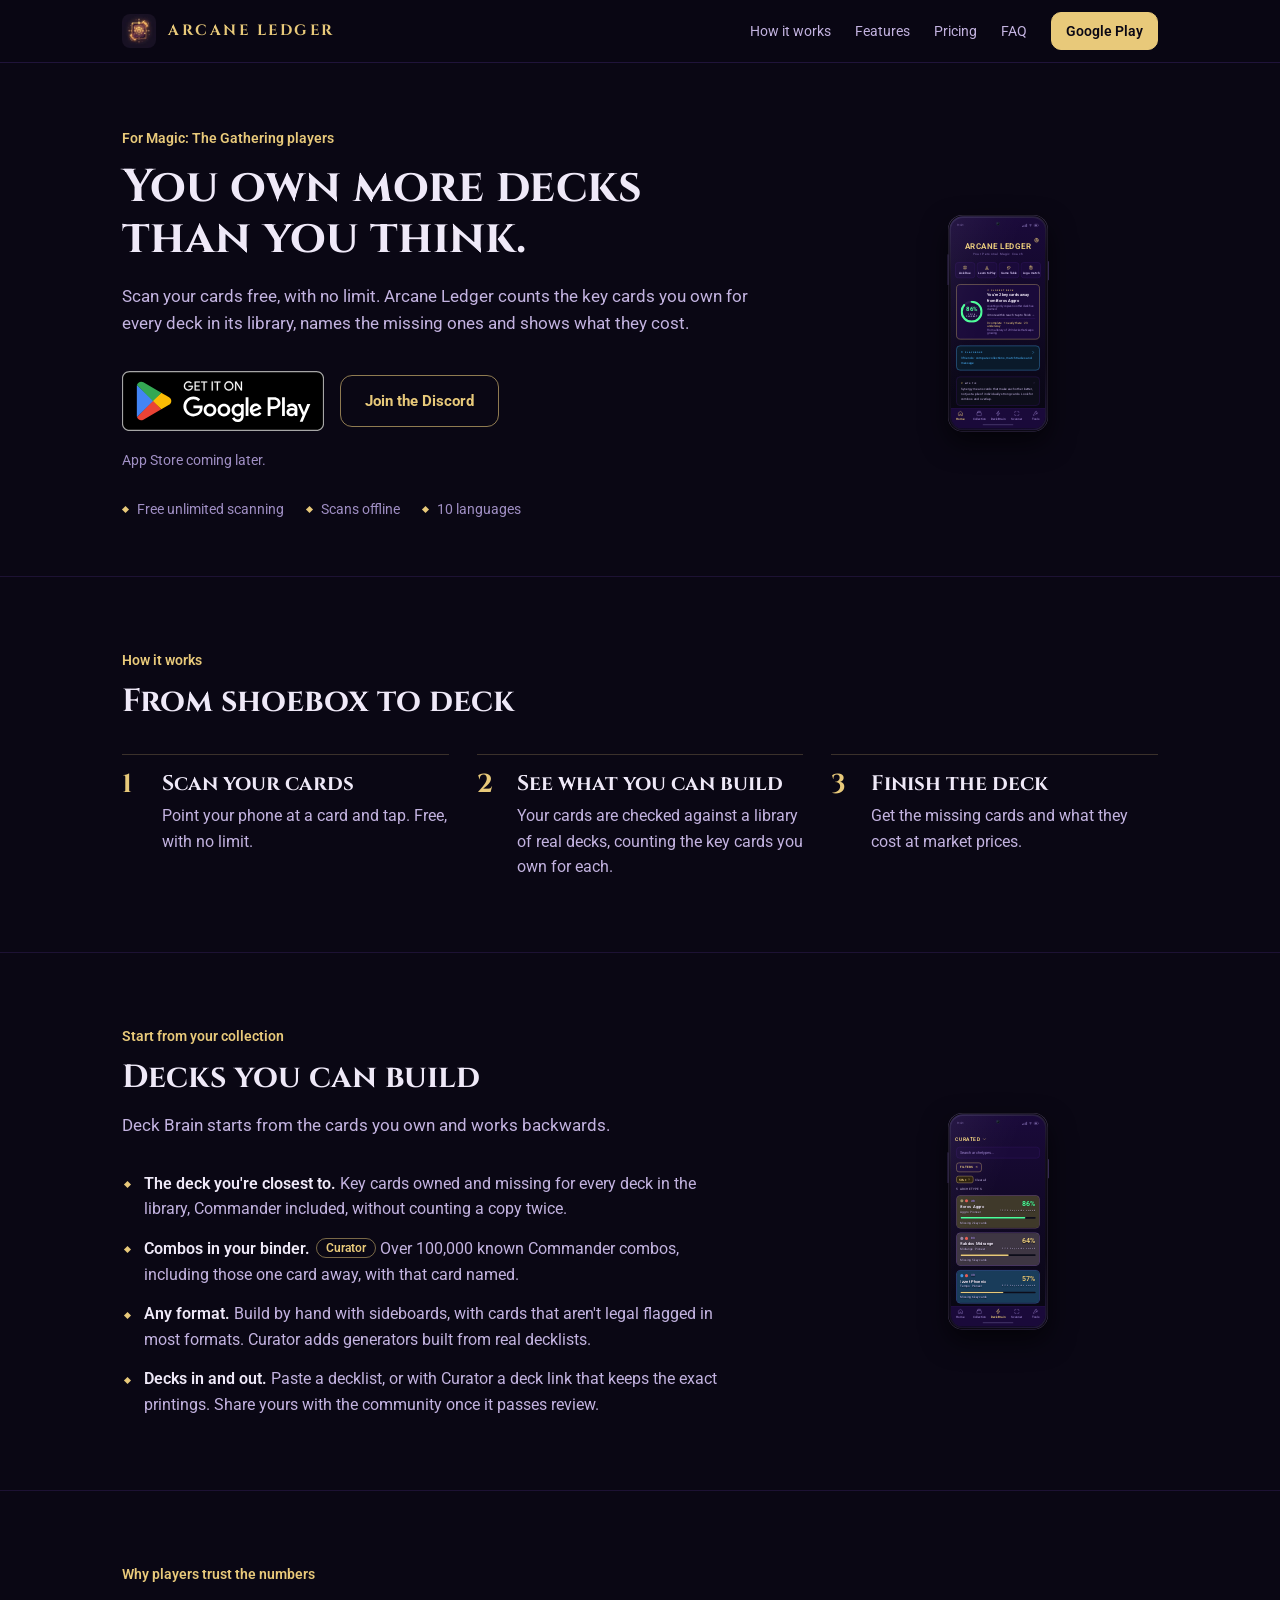
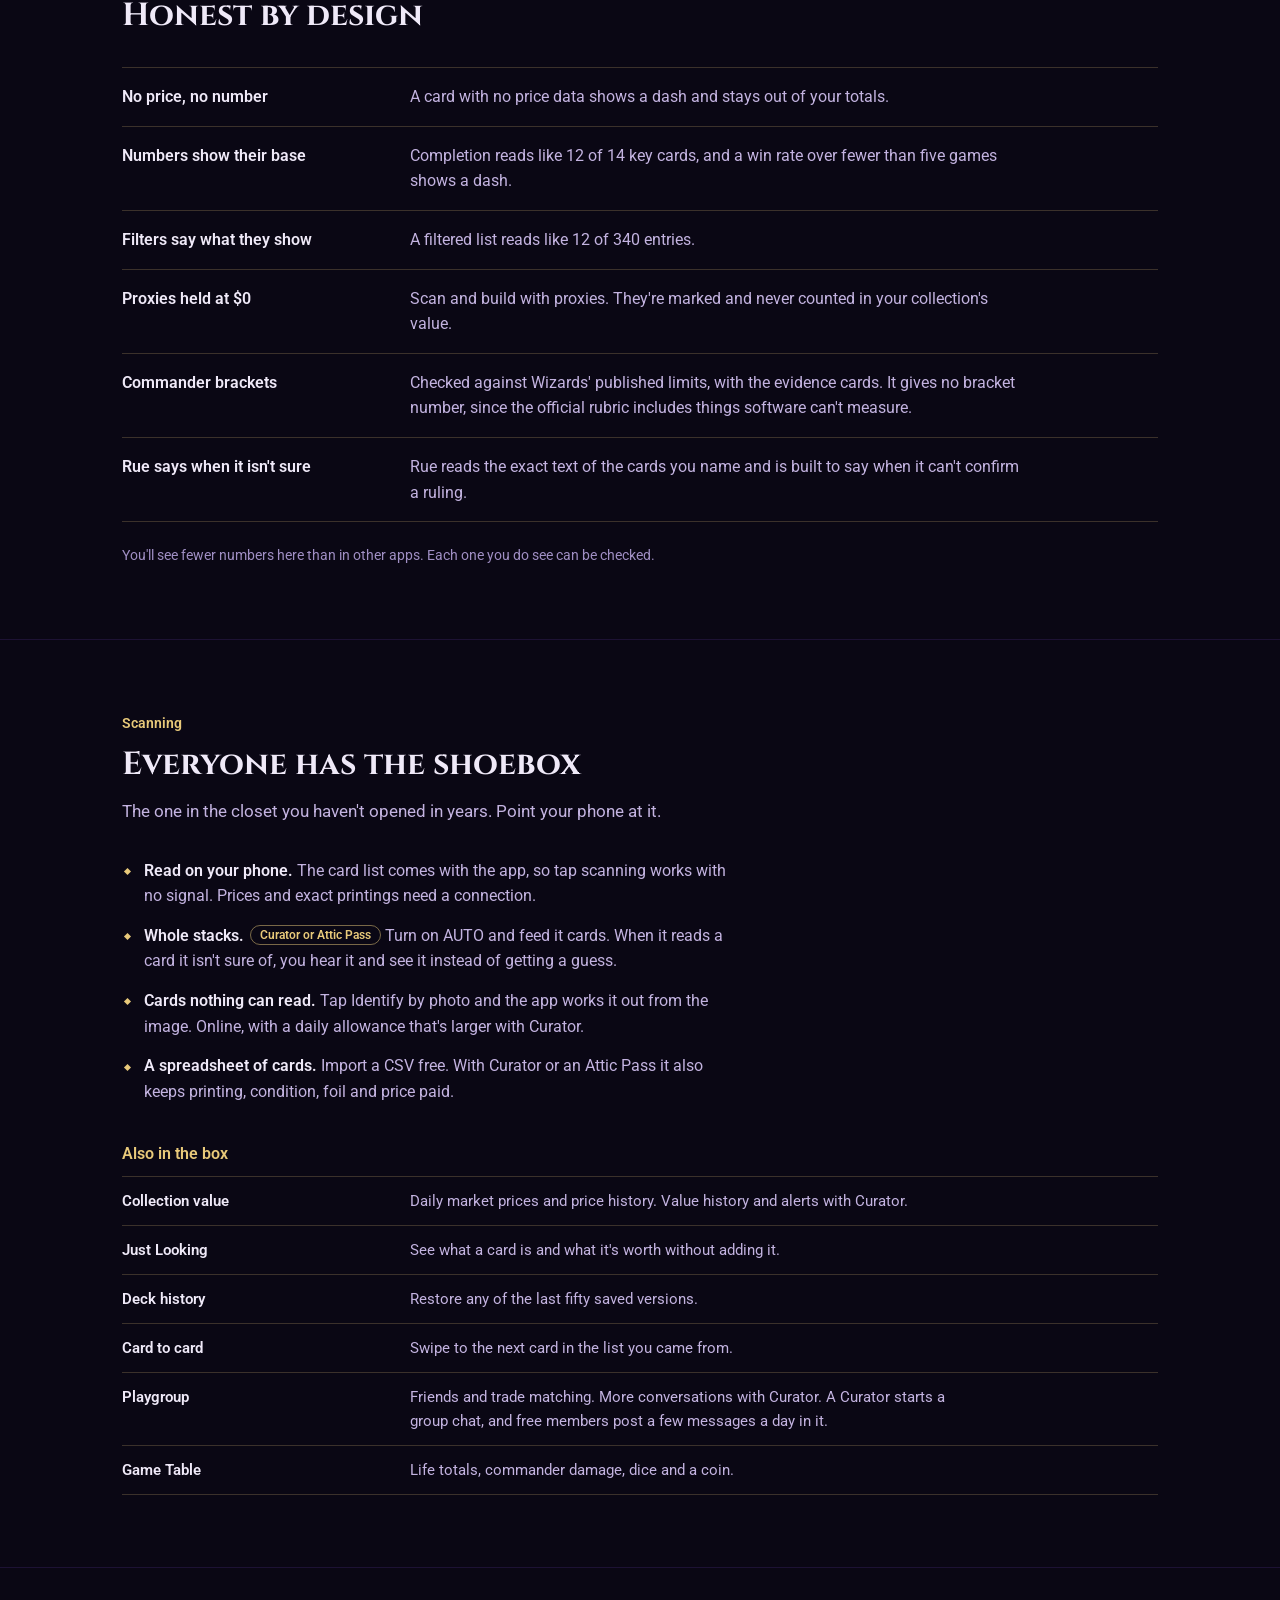
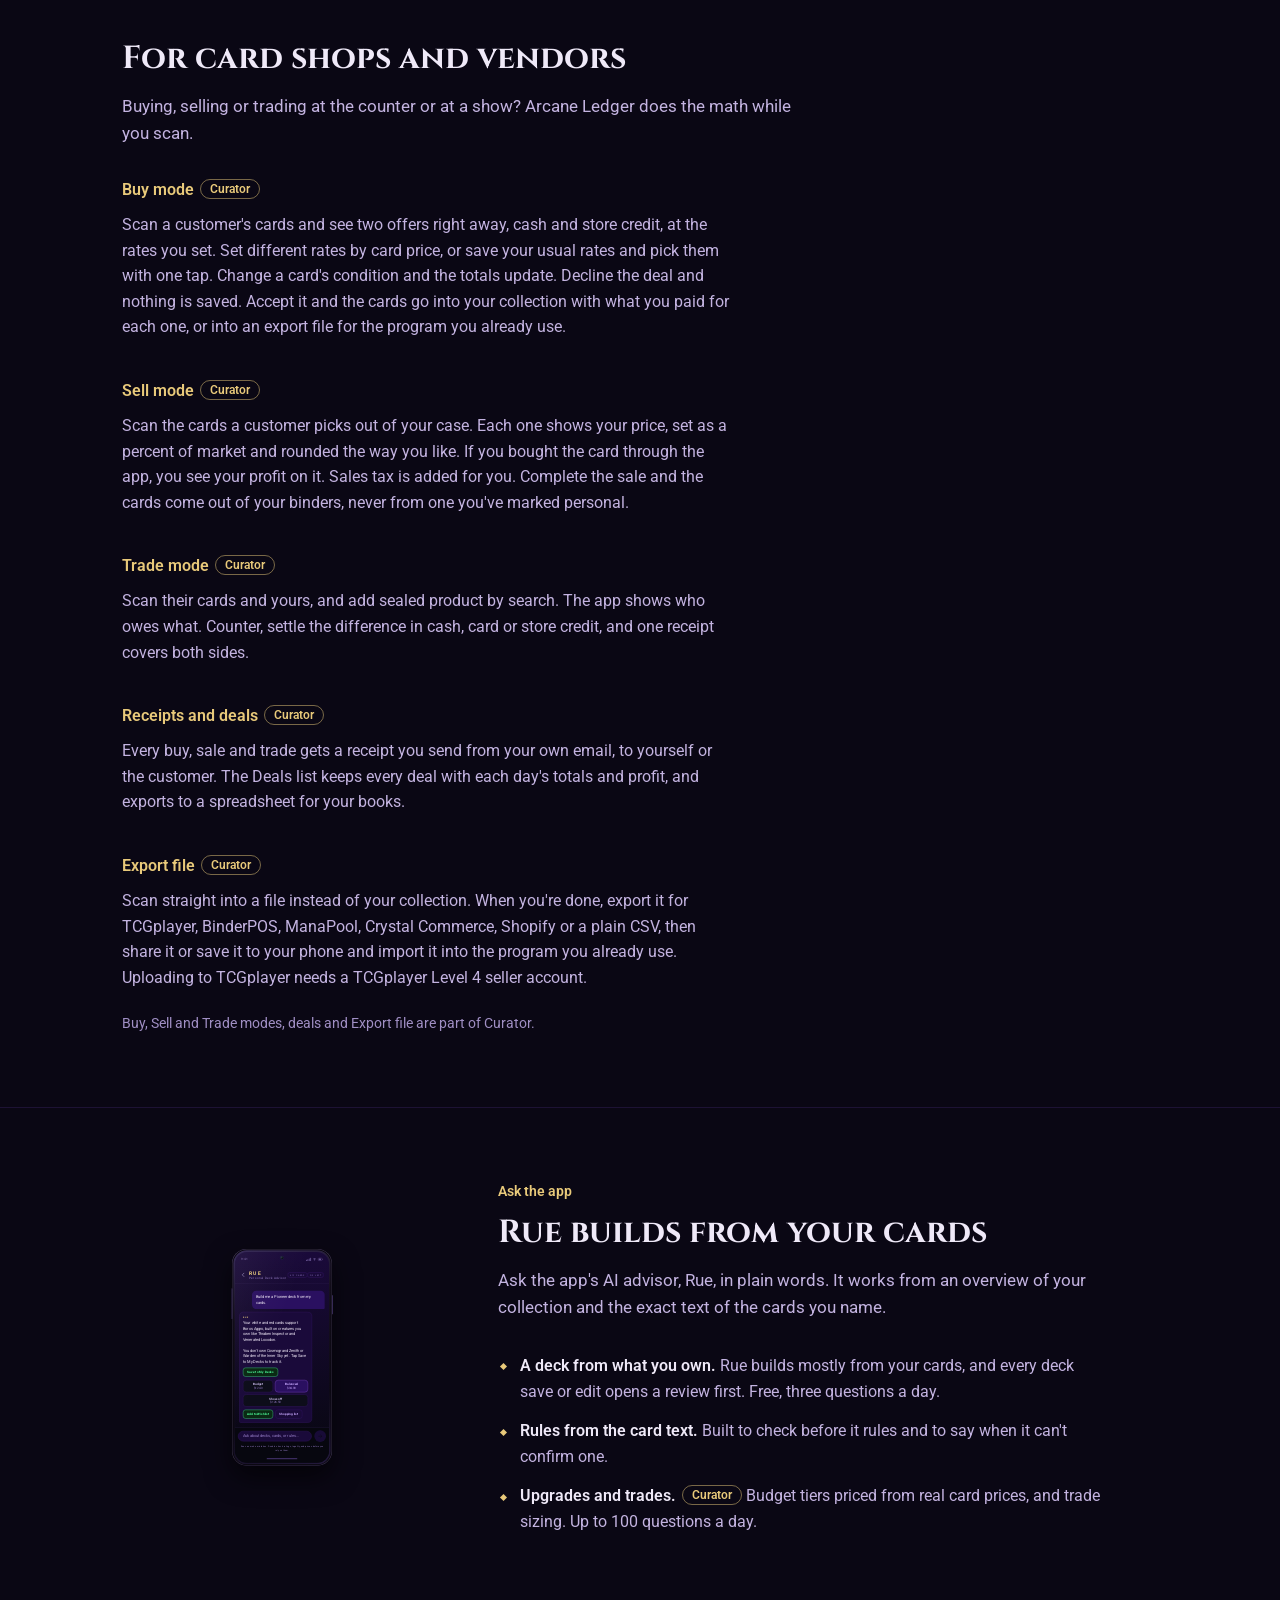
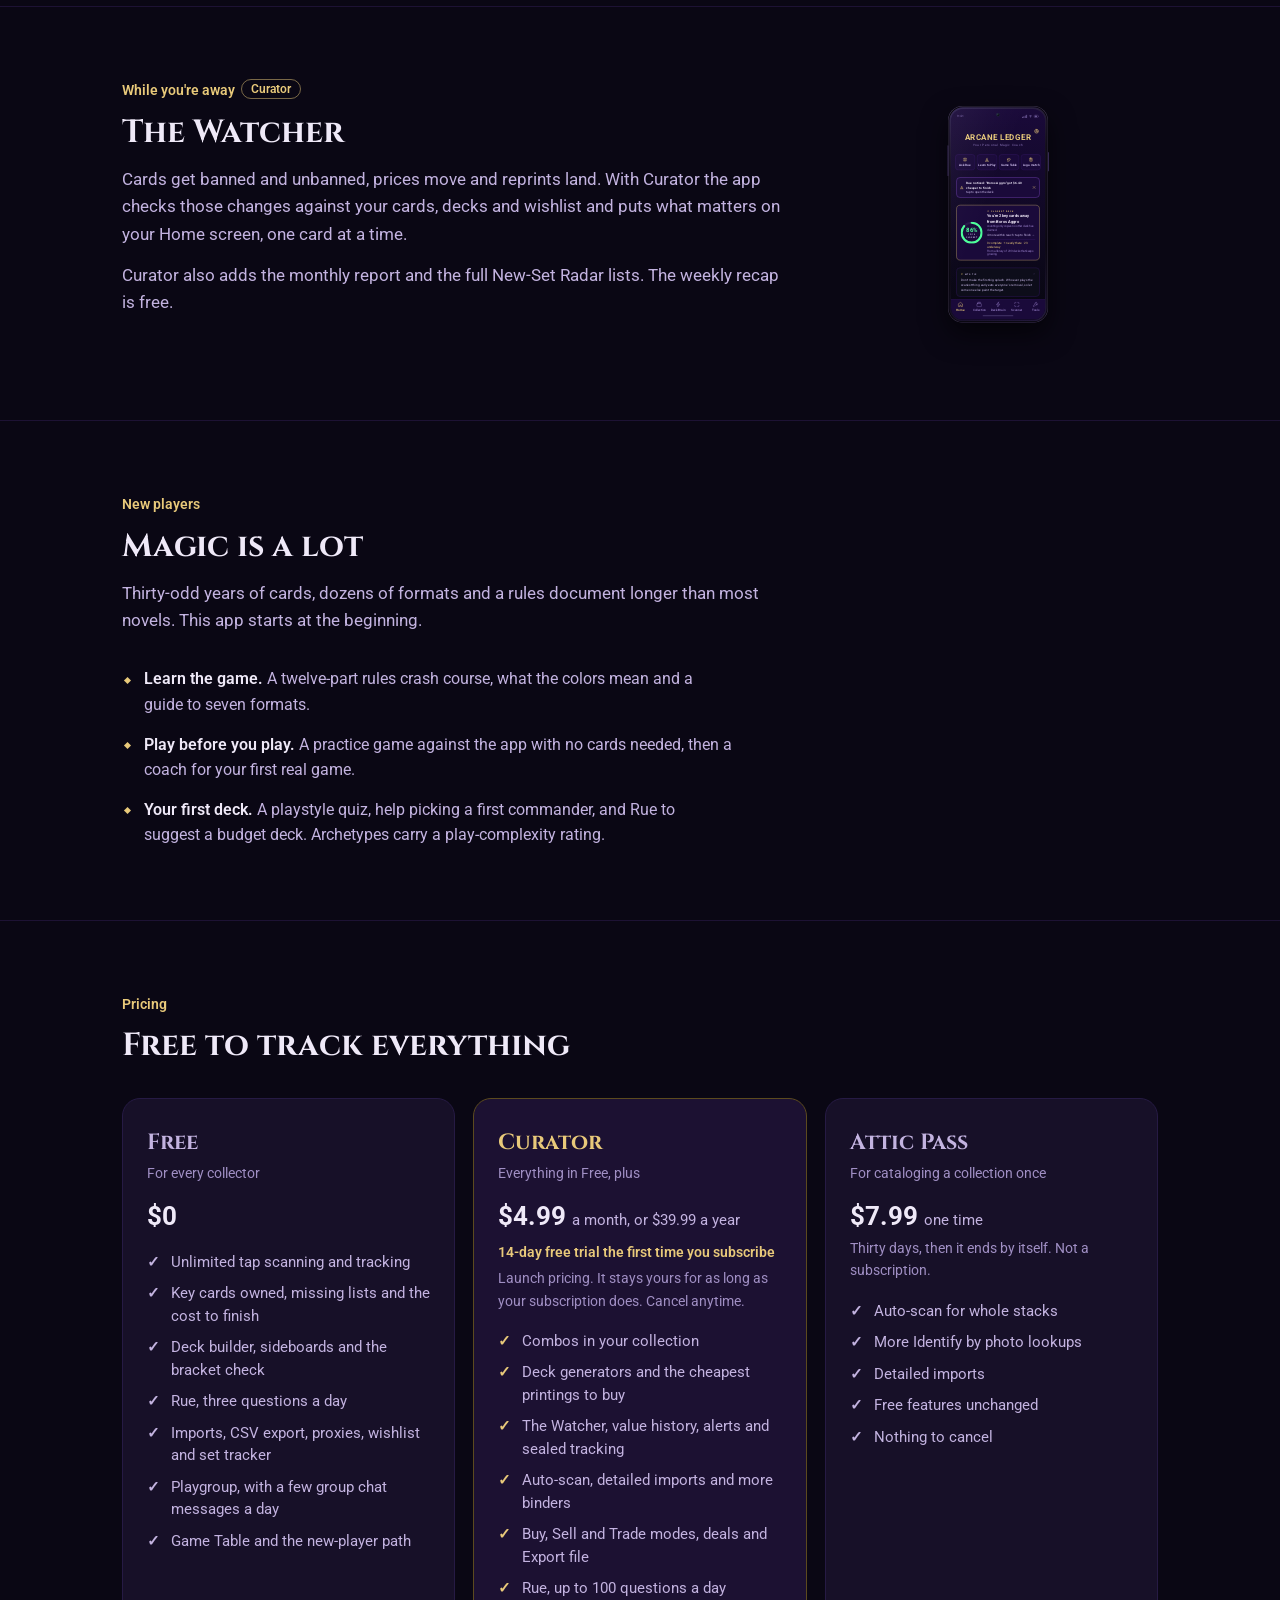
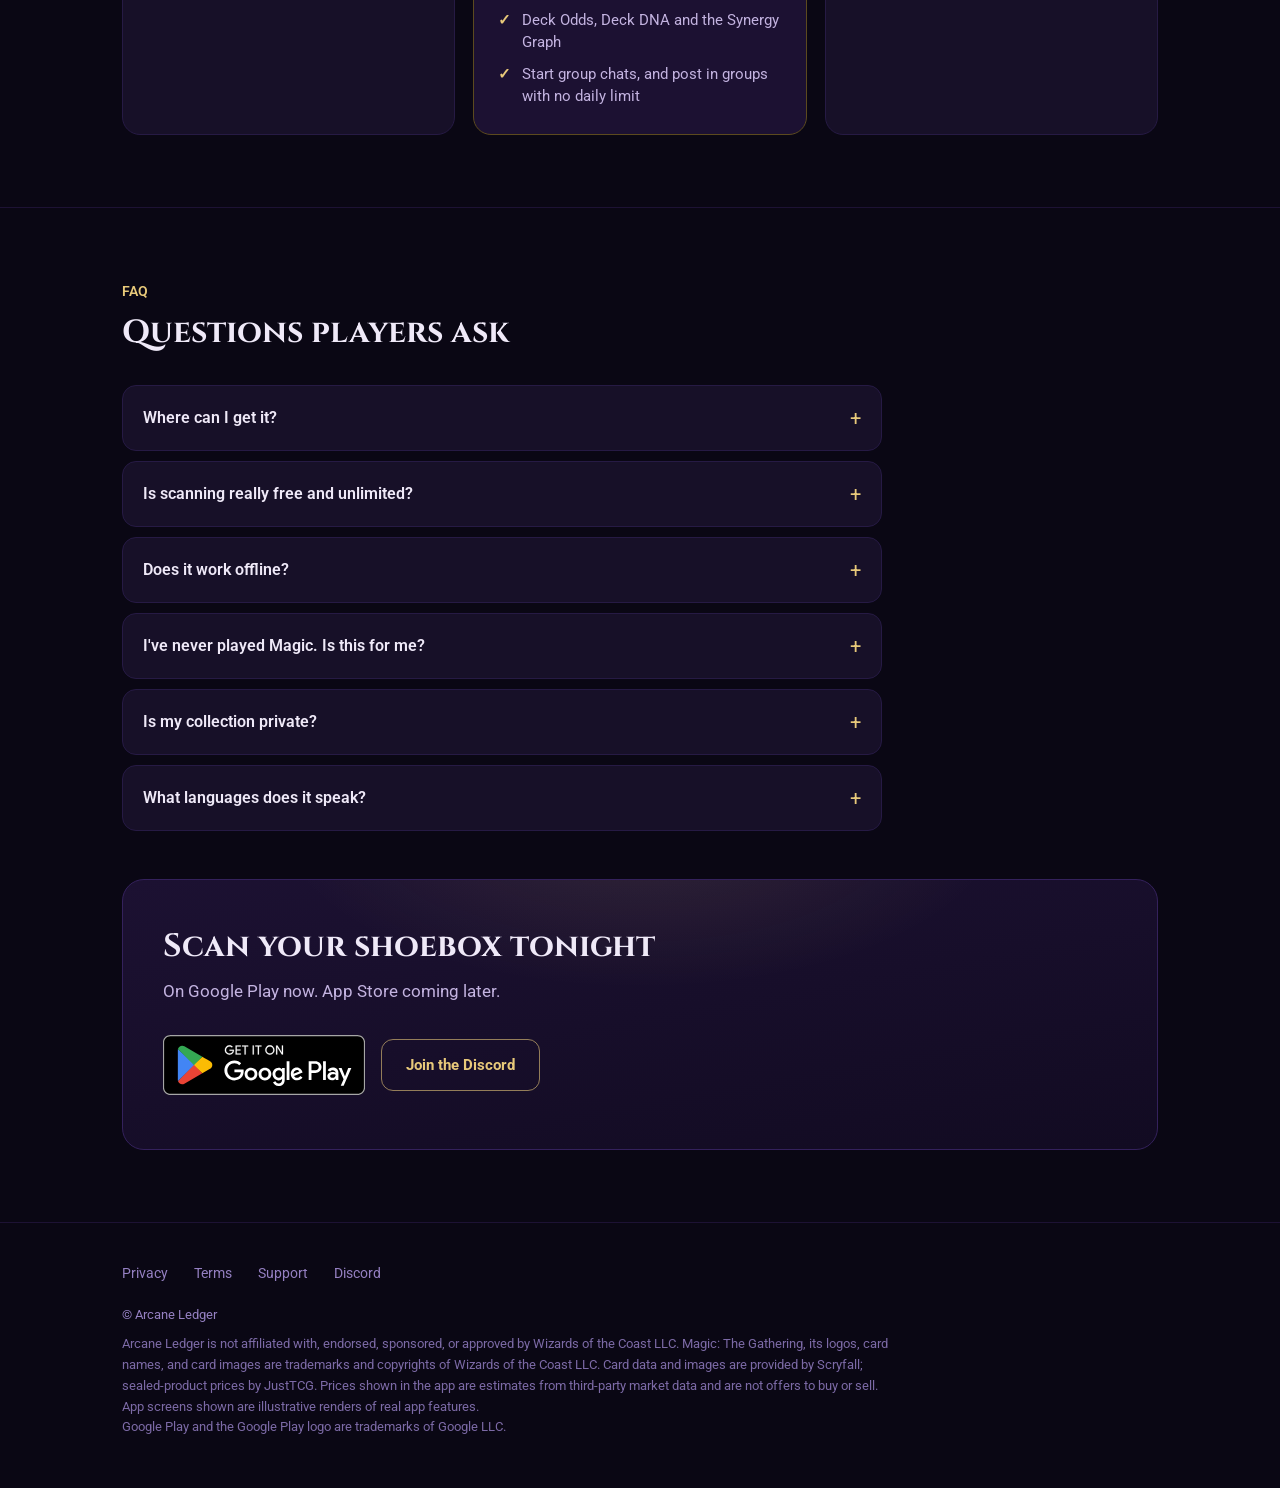
==== index.html @ 7576e45c "deploy: sync website from ArcaneLedger@35b065e" ====
<!DOCTYPE html>
<!-- ⭐ STORE STATE. GOOGLE PLAY WENT LIVE 2026-10-21 (production, 1.10.4, build 33, US only), and the swap below was made that
     day, in one push: class="play-live", the meta description, the JSON-LD downloadUrl and the four pages' header buttons. The
     "coming to Google Play" blocks (class when-soon) were then deleted from this page, so the play-soon class has nothing left to
     show; the two CSS rules that switch on it are kept only so a when-live block can never show beside a when-soon one again.
     The App Store is still not public: /get/ios/ stays as it is ("App Store coming later"). What the swap was, for the record:
       1. <html class="play-soon"> becomes <html class="play-live">. On this page that alone switches every store block:
          Google Play becomes the gold primary button (hero, header, final panel), Discord becomes the outlined one, and
          "App Store coming later" shows as plain text.
       2. The meta description: "Coming to Google Play first." becomes "On Google Play now."
       3. The JSON-LD MobileApplication below gains "downloadUrl": "https://play.google.com/store/apps/details?id=com.arcaneledger.app".
       4. The header button on privacy.html, terms.html, support.html and 404.html is a plain Join the Discord link with
          no store state. Change each to <a class="cta cta-play" href="/get/android/">Google Play</a>; style.css already
          styles .cta-play.
       5. The 404 invite button: there is no invite page. The app links nothing under this domain (checked 2026-09-22),
          so 404.html carries only "Back to the home page" and needs no store change. If an invite page is ever built,
          its install button is /get/android.
     (2026-09-12: 1.7.0 was released in the Play Console and the public listing still 404'd, so the page said coming.)
     ⭐ EVERY STORE BUTTON GOES THROUGH A FORWARDER (2026-10-06): /get/android/ and /get/ios/ are small noindex pages that load
     the same Cloudflare beacon, so each tap counts as a page view there, then send the visitor on. Store URLs live in those two
     files only (the JSON-LD downloadUrl in step 3 stays the real Play URL, because it is data for search engines, not a button).
     The App Store listing (id 6787223502) is not public yet, so /get/ios/ forwards to the FAQ's "Where can I get it?" (#where).
     The day apps.apple.com/app/id6787223502 stops returning 404, point /get/ios/ at it. -->
<html lang="en" class="play-live">
<head>
  <meta charset="utf-8" />
  <meta name="viewport" content="width=device-width, initial-scale=1" />
  <meta name="theme-color" content="#0a0714" />
  <meta name="color-scheme" content="dark" />
  <title>Arcane Ledger | MTG collection scanner and deck builder</title>
  <meta name="description" content="Scan your Magic: The Gathering cards free and see which decks you already own most of the key cards for, which cards are missing, and what it costs to finish. On Google Play now." />
  <meta name='impact-site-verification' value='4af33969-2245-4cfe-b661-3696ed81eed3'>
  <link rel="canonical" href="https://arcaneledger.app/" />
  <link rel="icon" href="/favicon.ico" sizes="any" />
  <link rel="icon" type="image/png" sizes="48x48" href="/favicon-48.png" />
  <link rel="apple-touch-icon" href="/apple-touch-icon.png" />
  <meta property="og:type" content="website" />
  <meta property="og:site_name" content="Arcane Ledger" />
  <meta property="og:title" content="Arcane Ledger | MTG collection scanner and deck builder" />
  <meta property="og:description" content="Scan your Magic: The Gathering cards free. See which decks you already own most of the key cards for, which cards are missing, and what it costs to finish." />
  <meta property="og:url" content="https://arcaneledger.app/" />
  <meta property="og:image" content="https://arcaneledger.app/og-card-v2.jpg" />
  <meta property="og:image:width" content="1200" />
  <meta property="og:image:height" content="630" />
  <meta name="twitter:card" content="summary_large_image" />
  <meta name="twitter:image" content="https://arcaneledger.app/og-card-v2.jpg" />
  <link rel="preload" href="/fonts/cinzel-latin-700-normal.woff2" as="font" type="font/woff2" crossorigin />
  <link rel="preload" href="/fonts/cinzel-latin-600-normal.woff2" as="font" type="font/woff2" crossorigin />
  <link rel="preload" href="/fonts/roboto-latin-400-normal.woff2" as="font" type="font/woff2" crossorigin />
  <link rel="preload" href="/fonts/roboto-latin-600-normal.woff2" as="font" type="font/woff2" crossorigin />
  <link rel="preload" href="/fonts/roboto-latin-700-normal.woff2" as="font" type="font/woff2" crossorigin />
  <script type="application/ld+json">
  {
    "@context": "https://schema.org",
    "@graph": [
      {
        "@type": "WebSite",
        "@id": "https://arcaneledger.app/#website",
        "name": "Arcane Ledger",
        "alternateName": "Arcane Ledger MTG",
        "url": "https://arcaneledger.app/",
        "publisher": { "@id": "https://arcaneledger.app/#organization" }
      },
      {
        "@type": "Organization",
        "@id": "https://arcaneledger.app/#organization",
        "name": "Arcane Ledger",
        "url": "https://arcaneledger.app/",
        "logo": "https://arcaneledger.app/icon.png",
        "email": "support@arcaneledger.app"
      },
      {
        "@type": "MobileApplication",
        "@id": "https://arcaneledger.app/#app",
        "name": "Arcane Ledger",
        "operatingSystem": "Android",
        "applicationCategory": "UtilitiesApplication",
        "description": "A Magic: The Gathering collection scanner and deck builder that shows which decks you already own most of the key cards for.",
        "url": "https://arcaneledger.app/",
        "downloadUrl": "https://play.google.com/store/apps/details?id=com.arcaneledger.app",
        "image": "https://arcaneledger.app/icon.png",
        "publisher": { "@id": "https://arcaneledger.app/#organization" },
        "offers": { "@type": "Offer", "price": "0", "priceCurrency": "USD" }
      }
    ]
  }
  </script>
  <style>
    /* Cinzel, self-hosted (latin 600 and 700 from @fontsource/cinzel 5.3.0, SIL OFL 1.1, licence in /fonts/OFL.txt).
       swap, not optional: with optional a first-time visitor kept the fallback serif for the whole visit.
       KEEP IN SYNC with style.css. */
    @font-face {
      font-family: "Cinzel"; font-style: normal; font-weight: 600; font-display: swap;
      src: url("/fonts/cinzel-latin-600-normal.woff2") format("woff2");
      unicode-range: U+0000-00FF, U+0131, U+0152-0153, U+02BB-02BC, U+02C6, U+02DA, U+02DC, U+0304, U+0308, U+0329, U+2000-206F, U+20AC, U+2122, U+2191, U+2193, U+2212, U+2215, U+FEFF, U+FFFD;
    }
    @font-face {
      font-family: "Cinzel"; font-style: normal; font-weight: 700; font-display: swap;
      src: url("/fonts/cinzel-latin-700-normal.woff2") format("woff2");
      unicode-range: U+0000-00FF, U+0131, U+0152-0153, U+02BB-02BC, U+02C6, U+02DA, U+02DC, U+0304, U+0308, U+0329, U+2000-206F, U+20AC, U+2122, U+2191, U+2193, U+2212, U+2215, U+FEFF, U+FFFD;
    }
    /* Roboto, self-hosted the same way, for everything inside the drawn phones and nothing else (latin 400, 600 and 700
       from @fontsource/roboto 5.3.0, SIL OFL 1.1, licence in /fonts/OFL-Roboto.txt). It is the app's own font on
       Android, and one font everywhere means every device draws the screens exactly as they were measured. Only this
       page has phones, so style.css does not need it. */
    @font-face {
      font-family: "Roboto"; font-style: normal; font-weight: 400; font-display: swap;
      src: url("/fonts/roboto-latin-400-normal.woff2") format("woff2");
      unicode-range: U+0000-00FF, U+0131, U+0152-0153, U+02BB-02BC, U+02C6, U+02DA, U+02DC, U+0304, U+0308, U+0329, U+2000-206F, U+20AC, U+2122, U+2191, U+2193, U+2212, U+2215, U+FEFF, U+FFFD;
    }
    @font-face {
      font-family: "Roboto"; font-style: normal; font-weight: 600; font-display: swap;
      src: url("/fonts/roboto-latin-600-normal.woff2") format("woff2");
      unicode-range: U+0000-00FF, U+0131, U+0152-0153, U+02BB-02BC, U+02C6, U+02DA, U+02DC, U+0304, U+0308, U+0329, U+2000-206F, U+20AC, U+2122, U+2191, U+2193, U+2212, U+2215, U+FEFF, U+FFFD;
    }
    @font-face {
      font-family: "Roboto"; font-style: normal; font-weight: 700; font-display: swap;
      src: url("/fonts/roboto-latin-700-normal.woff2") format("woff2");
      unicode-range: U+0000-00FF, U+0131, U+0152-0153, U+02BB-02BC, U+02C6, U+02DA, U+02DC, U+0304, U+0308, U+0329, U+2000-206F, U+20AC, U+2122, U+2191, U+2193, U+2212, U+2215, U+FEFF, U+FFFD;
    }
    /* KEEP IN SYNC with the :root in style.css. */
    :root {
      --bg: #0a0714;
      --panel: #171028;
      --panel2: #1c1132;
      --border: #34215c;
      --border-soft: #261a44;
      --gold: #e8c97a;
      --gold-deep: #c9a84c;
      --hair: rgba(232, 201, 122, 0.22);
      --purple: #8b4fd8;
      --text: #efe9f8;
      --soft: #c3b3e0;
      --dim: #a08fc4;
      --red: #ff7a5c;
      --foot-link: #9580c2;
      --legal: #7c6aa6;
      --disp: "Cinzel", Georgia, serif;
      --body: -apple-system, BlinkMacSystemFont, "Segoe UI", Roboto, Helvetica, Arial, sans-serif;
    }
    * { margin: 0; padding: 0; box-sizing: border-box; }
    html { scroll-behavior: smooth; background: var(--bg); }
    body { background: var(--bg); color: var(--text); font-family: var(--body); font-size: 16px; line-height: 1.6; overflow-x: hidden; }
    /* The two background blobs, fixed so they repaint correctly on mobile (background-attachment: fixed flashed white). */
    body::before {
      content: ""; position: fixed; inset: 0; z-index: -2; pointer-events: none;
      background:
        radial-gradient(900px 520px at 78% -80px, rgba(139, 79, 216, 0.10), transparent 60%),
        radial-gradient(700px 420px at 12% 8%, rgba(232, 201, 122, 0.10), transparent 55%),
        var(--bg);
    }
    .wrap { max-width: 1080px; margin: 0 auto; padding: 0 22px; }
    a { color: var(--gold); }
    h1, h2, h3, .brand, .price-name { font-family: var(--disp); }
    h1, h2, h3 { text-wrap: balance; color: var(--text); font-weight: 700; }
    h1 { font-size: 46px; line-height: 1.12; }
    h2 { font-size: 32px; line-height: 1.2; }
    h3 { font-size: 26px; line-height: 1.25; }
    p { max-width: 68ch; }
    b, strong { color: var(--text); font-weight: 600; }
    section { position: relative; }
    /* The only label style above a heading: gold, sentence case, no letter-spacing. */
    .eyebrow { display: block; color: var(--gold); font-size: 14px; font-weight: 600; margin-bottom: 12px; }

    /* ── Header (KEEP IN SYNC with style.css) ────────────────
       Rules on .nav and .hero set TOP and BOTTOM padding only. A shorthand there overrode .wrap's side padding
       (same specificity, later in the file) and put the header and hero against the screen edge on phones. */
    header.site {
      position: sticky; top: 0; z-index: 50;
      background: rgba(10, 7, 20, 0.82); backdrop-filter: blur(12px); -webkit-backdrop-filter: blur(12px);
      border-bottom: 1px solid rgba(52, 33, 92, 0.55);
    }
    .nav { display: flex; align-items: center; gap: 12px; padding-top: 12px; padding-bottom: 12px; }
    .nav .home { display: flex; align-items: center; gap: 12px; text-decoration: none; min-width: 0; }
    .nav img { width: 34px; height: 34px; border-radius: 8px; flex-shrink: 0; }
    .nav .brand { color: var(--gold); font-family: var(--disp); font-weight: 700; letter-spacing: 2.5px; font-size: 15px; white-space: nowrap; }
    .nav .links { margin-left: auto; display: flex; gap: 24px; align-items: center; }
    .nav .links a { color: var(--soft); text-decoration: none; font-size: 14px; }
    .nav .links a:hover { color: var(--gold); }
    .nav .links a.cta {
      color: var(--gold); background: transparent; border: 1px solid rgba(232, 201, 122, 0.6);
      border-radius: 10px; padding: 7px 14px; font-size: 14px; font-weight: 600; white-space: nowrap;
    }
    .nav .links a.cta:hover { border-color: var(--gold); }
    .nav .links a.cta-play { color: #0a0714; background: var(--gold); border-color: var(--gold); }
    @media (max-width: 720px) { .nav .links a:not(.cta) { display: none; } }

    /* ── Buttons: sentence case, 15px, 700, no letter-spacing. Primary gold fill, secondary gold outline. ── */
    .btn {
      display: inline-flex; align-items: center; justify-content: center; text-decoration: none;
      font-size: 15px; font-weight: 700; border-radius: 12px; padding: 13px 24px; border: 1px solid var(--gold);
    }
    .btn-gold { background: var(--gold); color: #0a0714; }
    .btn-gold:hover { background: #f1d995; }
    .btn-line { background: transparent; color: var(--gold); border-color: rgba(232, 201, 122, 0.6); }
    .btn-line:hover { border-color: var(--gold); }
    .ctas { display: flex; gap: 12px 16px; flex-wrap: wrap; align-items: center; }
    .ctas .reason { color: var(--dim); font-size: 14px; }
    /* Google's official badge, used unaltered (google-play-badge.svg, from Google's Partner Marketing Hub, 2026-10-22). 60 px tall
       reads clearly on a phone and on a desktop; the padding keeps clear space round it beside the row's gap. */
    .play-badge { display: inline-block; line-height: 0; padding: 6px 0; }
    .play-badge img { display: block; height: 60px; width: auto; }
    .status { color: var(--dim); font-size: 14px; margin-top: 12px; }

    /* ── Tier tag: an outlined pill ── */
    .pill {
      display: inline-block; white-space: nowrap; vertical-align: 2px; margin-left: 6px;
      font-family: var(--body); font-size: 12px; font-weight: 600; line-height: 1.5; color: var(--gold);
      border: 1px solid rgba(232, 201, 122, 0.5); border-radius: 999px; padding: 0 9px;
    }

    /* ── One bullet marker: a 5px gold diamond ── */
    ul.dia { list-style: none; display: grid; gap: 14px; }
    ul.dia li { position: relative; padding-left: 22px; color: var(--soft); max-width: 68ch; }
    ul.dia li::before {
      content: ""; position: absolute; left: 3px; top: 0.72em; width: 5px; height: 5px;
      background: var(--gold); transform: rotate(45deg);
    }

    /* ── Hero ────────────────────────────────────────────── */
    .hero { padding-top: 64px; padding-bottom: 56px; }
    .hero-grid { display: grid; grid-template-columns: 1fr 320px; gap: 56px; align-items: center; }
    .hero h1 { margin-bottom: 18px; }
    .hero .lead { color: var(--soft); font-size: 17px; }
    .hero .ctas { margin-top: 28px; }
    .proof { display: flex; flex-wrap: wrap; gap: 8px 22px; margin-top: 26px; list-style: none; }
    .proof li { position: relative; padding-left: 15px; color: var(--dim); font-size: 14px; }
    .proof li::before {
      content: ""; position: absolute; left: 1px; top: 0.66em; width: 5px; height: 5px;
      background: var(--gold); transform: rotate(45deg);
    }

    /* ── Drawn phones (illustrative renders of real app screens) ──────────────────────────────────
       THE BODY is the real phone from before the redesign (824ae514), with its metal edge, both side keys, punch-hole
       camera, status bar, gesture bar and glass sheen. Its purple halo stays off, because this page keeps its glows for
       the background and the final panel.
       ONE SIZE. Every phone is the same fixed 300 x 650 box (19.5 to 9), and the screen never grows with what is on
       it. A screen shows only the cards that fit whole. .app wraps a card that would not fit into a second column,
       out of sight, so the lowest card leaves rather than getting cut, and the space left over is shared between the
       gaps rather than pooling at the bottom.
       THE SCREEN is the app as it draws itself on a 360dp-wide phone, at --u = 282/360 px per dp, from its own
       styles, strings, order and default (Arcane) theme. Home comes from app/(tabs)/index.tsx, Deck Brain's CURATED tab
       from app/(tabs)/deckbrain.js, Rue from app/ruleschat.tsx and the tab bar from app/(tabs)/_layout.tsx. Where the
       app scales a size with the screen (font(), space() and ui() in src/scale.js), the number here is its 360dp one.
       Everything inside is set in the self-hosted Roboto. If it cannot load, the stand-in is Arial, measured to keep
       every card whole and Rue's question on screen; Liberation Sans and Arimo have Arial's widths by design, Arial was
       drawn to Helvetica's, and on Android the system sans is Roboto itself (those four are not installed here, so
       they were not measured).
       NARROW SCREENS. Where the column is narrower than 300px, the whole phone scales down like a picture. It is a
       transform, so nothing inside reflows or gets cut, and all four stay identical. --s is min(1, column width /
       300px), written with tan(atan2()) because CSS cannot divide one length by another; .phone-fit holds the scaled
       size in the page. */
    .art { container-type: inline-size; }
    .phone-fit {
      --s: min(1, tan(atan2(100cqw, 300px)));
      width: calc(300px * var(--s)); height: calc(650px * var(--s)); margin: 0 auto;
    }
    .phone {
      position: relative; width: 300px; height: 650px; margin: 0 auto; border-radius: 44px; padding: 9px;
      transform: scale(var(--s)); transform-origin: 0 0;
      background: linear-gradient(160deg, #3a2d5c 0%, #16101f 30%, #0d0916 70%, #241a3e 100%);
      box-shadow: inset 0 0 0 1.5px rgba(190, 170, 235, 0.28), inset 0 0 0 4px #060409, 0 34px 80px rgba(0, 0, 0, 0.6);
    }
    /* Side keys on the metal frame, the power key on the right and the volume rocker on the left. */
    .phone::before {
      content: ""; position: absolute; right: -2.5px; top: 138px; width: 3px; height: 58px;
      border-radius: 2px; background: linear-gradient(90deg, #4a3a72, #221838);
    }
    .phone::after {
      content: ""; position: absolute; left: -2.5px; top: 118px; width: 3px; height: 92px;
      border-radius: 2px; background: linear-gradient(90deg, #221838, #4a3a72);
    }
    .phone .screen {
      --u: 0.78333px;
      position: relative; height: 100%; border-radius: 36px; overflow: hidden; padding-top: 12px;
      display: flex; flex-direction: column;
      background: linear-gradient(180deg, #1a0a3a, #07070f);
      font-family: Roboto, Arial, "Liberation Sans", Arimo, Helvetica, sans-serif; font-size: calc(14 * var(--u)); line-height: 1.2; color: #e8e0f0;
    }
    /* Soft glass sheen across the panel. */
    .phone .screen::after {
      content: ""; position: absolute; inset: 0; z-index: 3; pointer-events: none; border-radius: 36px;
      background: linear-gradient(112deg, rgba(255, 255, 255, 0.055) 0%, rgba(255, 255, 255, 0.015) 26%, transparent 42%);
    }
    /* Punch-hole selfie camera. */
    .phone .cam {
      position: absolute; z-index: 2; top: 12px; left: 50%; transform: translateX(-50%);
      width: 11px; height: 11px; border-radius: 50%;
      background: radial-gradient(circle at 35% 35%, #2a3444 0%, #05070c 55%);
      box-shadow: inset 0 0 2px rgba(120, 160, 255, 0.35);
    }
    .phone .statusbar { flex-shrink: 0; display: flex; justify-content: space-between; align-items: center; color: #6b5896; font-size: 10px; font-weight: 600; letter-spacing: 0.4px; line-height: 1.6; margin: 2px 17px 14px; }
    .phone .statusbar svg { display: block; width: 52px; height: 12px; }
    /* The gesture bar, drawn over whatever sits at the bottom of the screen, as on a real phone. */
    .phone .gbar { position: absolute; z-index: 2; left: 50%; bottom: 10px; width: 92px; height: 4px; margin-left: -46px; border-radius: 2px; background: #3a2b5e; }
    .ph-sprite { position: absolute; width: 0; height: 0; overflow: hidden; }
    .phone svg.i { display: block; flex-shrink: 0; fill: none; stroke: currentColor; stroke-width: 2; stroke-linecap: round; stroke-linejoin: round; }
    /* The app area, a column that wraps a card which will not fit into a second column, out of sight. */
    .phone .app {
      flex: 1 1 0; min-height: 0; overflow: hidden;
      display: flex; flex-flow: column wrap; justify-content: space-between; align-content: flex-start;
    }
    .phone .app > * { flex-shrink: 0; width: 100%; }
    .ph-card { border: calc(1 * var(--u)) solid #3a1a6e; margin: 0 calc(20 * var(--u)) calc(10 * var(--u)); }
    .phone .app > .ph-card { width: calc(100% - 40 * var(--u)); }
    .ph-lbl { display: flex; align-items: center; gap: calc(6 * var(--u)); font-size: calc(9 * var(--u)); font-weight: 700; letter-spacing: calc(2 * var(--u)); line-height: 1.3; }
    .ph-lbl svg.i { width: calc(9 * var(--u)); height: calc(9 * var(--u)); }
    .ph-lbl .ph-x { margin-left: auto; width: calc(14 * var(--u)); height: calc(14 * var(--u)); color: #4a3a6a; }

    /* Home. The header, the quick actions, then the cards in the app's order. */
    .ph-head { position: relative; text-align: center; padding: calc(24.5 * var(--u)) calc(20 * var(--u)) calc(6 * var(--u)); }
    .ph-head .ph-gear { position: absolute; top: calc(18 * var(--u)); right: calc(22 * var(--u)); width: calc(22 * var(--u)); height: calc(22 * var(--u)); color: #e8c97a; }
    .ph-logo { color: #e8c97a; font-size: calc(30 * var(--u)); font-weight: 700; letter-spacing: calc(2 * var(--u)); margin: calc(10 * var(--u)) 0 calc(6 * var(--u)); }
    .ph-tag { color: #9078c0; font-size: calc(11.5 * var(--u)); letter-spacing: calc(2 * var(--u)); line-height: 1.3; }
    .ph-quick { display: flex; gap: calc(8 * var(--u)); padding: 0 calc(16 * var(--u)); margin: calc(2 * var(--u)) 0 calc(10 * var(--u)); }
    .ph-quick i {
      flex: 1; min-width: 0; display: flex; flex-direction: column; align-items: center; gap: calc(5.5 * var(--u));
      padding: calc(10.5 * var(--u)) calc(2 * var(--u)); font-style: normal; text-align: center;
      background: #1a0a3a; border: calc(1 * var(--u)) solid #3a1a6e; border-radius: calc(10.5 * var(--u));
      color: #c8b8e8; font-size: calc(11 * var(--u)); font-weight: 700;
    }
    .ph-quick svg.i { width: calc(17.5 * var(--u)); height: calc(17.5 * var(--u)); color: #e8c97a; }
    .ph-closest { display: flex; align-items: center; gap: calc(16 * var(--u)); padding: calc(16 * var(--u)); background: #1a0a3a; border-color: #e8c97a; border-radius: calc(16 * var(--u)); }
    .ph-ring { position: relative; flex-shrink: 0; width: calc(84 * var(--u)); height: calc(84 * var(--u)); }
    .ph-ring svg { display: block; width: 100%; height: 100%; }
    .ph-ring div { position: absolute; inset: 0; display: flex; flex-direction: column; align-items: center; justify-content: center; }
    .ph-ring b { color: #e8c97a; font-size: calc(22 * var(--u)); font-weight: 700; }
    .ph-ring span { color: #c8b8e8; font-size: calc(8 * var(--u)); font-weight: 700; letter-spacing: calc(1.5 * var(--u)); line-height: 1.3; margin-top: calc(-2 * var(--u)); }
    /* At 80% or more the app draws the ring, the percentage and the bar in its success green (ringColor in
       app/(tabs)/index.tsx, pctColor in app/(tabs)/deckbrain.js); from 50% they are gold. */
    .ph-ring.over80 b, .ph-dright.over80 b { color: #4dff9a; }
    .ph-bar.over80 i { background: #4dff9a; }
    .ph-info { flex: 1; min-width: 0; }
    .ph-info .ph-lbl { margin-bottom: calc(4 * var(--u)); color: #e8c97a; }
    .ph-title { font-size: calc(15 * var(--u)); font-weight: 700; line-height: calc(20 * var(--u)); margin-bottom: calc(4 * var(--u)); }
    .ph-scope { color: #9078c0; font-size: calc(10 * var(--u)); line-height: calc(13 * var(--u)); margin: calc(4 * var(--u)) 0 calc(6 * var(--u)); }
    .ph-cta { color: #c8b8e8; font-size: calc(12 * var(--u)); }
    .ph-foot { margin-top: calc(8 * var(--u)); padding-top: calc(7 * var(--u)); border-top: calc(1 * var(--u)) solid #3a1a6e; }
    .ph-foot .ph-cta { color: #e8c97a; }
    .ph-foot div + div { color: #9078c0; font-size: calc(10 * var(--u)); margin-top: calc(2 * var(--u)); }
    .ph-watch { display: flex; align-items: center; gap: calc(10 * var(--u)); padding: calc(12 * var(--u)); background: #1a0a3a; border-color: #8b4fd8; border-radius: calc(14 * var(--u)); }
    .ph-watch > svg.i { width: calc(16 * var(--u)); height: calc(16 * var(--u)); color: #e8c97a; }
    .ph-watch > div { flex: 1; min-width: 0; }
    .ph-watch b { display: block; font-size: calc(13 * var(--u)); font-weight: 700; line-height: 1.3; }
    .ph-watch span { display: block; color: #c8b8e8; font-size: calc(11 * var(--u)); line-height: calc(15 * var(--u)); margin-top: calc(2 * var(--u)); }
    .ph-watch .ph-x { width: calc(14 * var(--u)); height: calc(14 * var(--u)); color: #4a3a6a; }
    .ph-group { padding: calc(16 * var(--u)); background: #0a1a2a; border-color: #4ab4ff; border-radius: calc(14 * var(--u)); color: #4ab4ff; }
    .ph-group .ph-lbl .ph-chev { margin-left: auto; width: calc(16 * var(--u)); height: calc(16 * var(--u)); }
    .ph-group .ph-body { font-size: calc(13 * var(--u)); line-height: calc(19 * var(--u)); margin-top: calc(6 * var(--u)); }
    .ph-tip { padding: calc(16 * var(--u)); background: #0d0d1a; border-radius: calc(14 * var(--u)); color: #c8b8e8; }
    .ph-tip .ph-lbl { margin-bottom: calc(8 * var(--u)); }
    .ph-tip .ph-lbl > svg.i:first-child { color: #e8c97a; }
    .ph-tip .ph-body { font-size: calc(13 * var(--u)); line-height: calc(19 * var(--u)); }
    .ph-tabs {
      flex-shrink: 0; display: flex; box-sizing: border-box; min-height: calc(76.5 * var(--u));
      padding: calc(7 * var(--u)) 0 calc(29.5 * var(--u)); background: #1a0a3a; border-top: calc(1 * var(--u)) solid #3a1a6e;
    }
    .ph-tabs i { flex: 1; display: flex; flex-direction: column; align-items: center; gap: calc(3 * var(--u)); font-style: normal; color: #9078c0; font-size: calc(11 * var(--u)); font-weight: 600; white-space: nowrap; }
    .ph-tabs i.on { color: #e8c97a; }
    .ph-tabs svg.i { width: calc(24 * var(--u)); height: calc(24 * var(--u)); stroke-width: 1.6; }

    /* Deck Brain, the CURATED tab sorted by % Complete, with the 50%+ filter on. */
    .ph-dbtitle { padding: calc(14 * var(--u)) calc(16 * var(--u)) 0; margin-bottom: calc(8 * var(--u)); }
    .ph-dbtitle span { display: inline-flex; align-items: center; gap: calc(8 * var(--u)); padding: calc(6 * var(--u)) calc(4 * var(--u)) calc(6 * var(--u)) 0; color: #e8c97a; font-size: calc(20 * var(--u)); font-weight: 700; letter-spacing: calc(1 * var(--u)); }
    .ph-dbtitle svg.i { width: calc(16 * var(--u)); height: calc(16 * var(--u)); }
    .ph-dbrow { padding: 0 calc(20 * var(--u)); }
    .ph-search { padding: calc(12 * var(--u)); margin-bottom: calc(12 * var(--u)); background: #1a0a3a; border: calc(1 * var(--u)) solid #3a1a6e; border-radius: calc(12 * var(--u)); color: #9078c0; font-size: calc(14 * var(--u)); }
    .ph-filters { margin-bottom: calc(10 * var(--u)); }
    .ph-filters span { display: inline-block; padding: calc(10 * var(--u)) calc(14 * var(--u)); background: #1a0a3a; border: calc(1 * var(--u)) solid #3a1a6e; border-radius: calc(10 * var(--u)); color: #c8b8e8; font-size: calc(11 * var(--u)); font-weight: 700; letter-spacing: calc(1 * var(--u)); }
    .ph-filters span.on { border-color: #e8c97a; color: #e8c97a; }
    .ph-active { display: flex; flex-wrap: wrap; align-items: center; gap: calc(8 * var(--u)); margin-bottom: calc(10 * var(--u)); }
    .ph-active span { display: inline-flex; align-items: center; gap: calc(4 * var(--u)); padding: calc(5 * var(--u)) calc(10 * var(--u)); background: #2a1f0a; border: calc(1 * var(--u)) solid #e8c97a; border-radius: calc(8 * var(--u)); color: #e8c97a; font-size: calc(12 * var(--u)); font-weight: 700; }
    .ph-active svg.i { width: calc(11 * var(--u)); height: calc(11 * var(--u)); }
    .ph-active em { padding: calc(5 * var(--u)) 0; font-style: normal; color: #c8b8e8; font-size: calc(12 * var(--u)); }
    .ph-count { margin: calc(4 * var(--u)) 0 calc(12 * var(--u)); color: #c8b8e8; font-size: calc(10 * var(--u)); letter-spacing: calc(2 * var(--u)); }
    .ph-deck {
      position: relative; overflow: hidden; display: flex; flex-direction: column; justify-content: center;
      min-height: calc(116 * var(--u)); padding: calc(14 * var(--u)); margin: 0 calc(20 * var(--u)) calc(12 * var(--u));
      border: calc(1 * var(--u)) solid #3a1a6e; border-radius: calc(16 * var(--u));
      text-shadow: 0 calc(1 * var(--u)) calc(3.5 * var(--u)) rgba(0, 0, 0, 0.6);
    }
    .phone .app > .ph-deck { width: calc(100% - 40 * var(--u)); }
    .ph-deck::before { content: ""; position: absolute; inset: 0; background: rgba(0, 0, 0, 0.6); }
    .ph-deck > * { position: relative; }
    .ph-dtop { display: flex; justify-content: space-between; align-items: flex-start; margin-bottom: calc(10 * var(--u)); }
    .ph-dleft { flex: 1; min-width: 0; }
    .ph-dots { display: flex; align-items: center; gap: calc(6 * var(--u)); margin-bottom: calc(6 * var(--u)); }
    .ph-dots i { width: calc(12 * var(--u)); height: calc(12 * var(--u)); border-radius: 50%; }
    .ph-dots span { margin-left: calc(4 * var(--u)); color: #9078c0; font-size: calc(10 * var(--u)); font-weight: 700; letter-spacing: calc(1 * var(--u)); }
    .ph-dname { font-size: calc(16 * var(--u)); font-weight: 700; margin-bottom: calc(2 * var(--u)); white-space: nowrap; overflow: hidden; text-overflow: ellipsis; }
    .ph-dsub { color: #c8b8e8; font-size: calc(12 * var(--u)); margin-bottom: calc(4 * var(--u)); }
    .ph-dright { flex-shrink: 0; text-align: right; }
    .ph-dright b { display: block; color: #e8c97a; font-size: calc(28 * var(--u)); font-weight: 700; }
    .ph-dright span { color: #c8b8e8; font-size: calc(9 * var(--u)); letter-spacing: calc(2 * var(--u)); }
    .ph-bar { height: calc(6 * var(--u)); background: #0d0d1a; border-radius: calc(3 * var(--u)); overflow: hidden; }
    .ph-bar i { display: block; height: 100%; background: #e8c97a; border-radius: calc(3 * var(--u)); }
    .ph-dfoot { margin-top: calc(8 * var(--u)); color: #c8b8e8; font-size: calc(12 * var(--u)); }

    /* Rue, after a deck built in build mode, scrolled to the latest answer. */
    .ph-ruehead { flex-shrink: 0; display: flex; align-items: center; padding: calc(14 * var(--u)) calc(20 * var(--u)); border-bottom: calc(1 * var(--u)) solid #2a1a4a; }
    .ph-ruehead .ph-back { width: calc(22 * var(--u)); height: calc(22 * var(--u)); margin: calc(4 * var(--u)) calc(12 * var(--u)) calc(4 * var(--u)) 0; color: #c8b8e8; }
    .ph-ruehead > div { flex: 1; min-width: 0; }
    .ph-ruehead b { display: block; color: #e8c97a; font-size: calc(20 * var(--u)); font-weight: 700; letter-spacing: calc(4 * var(--u)); }
    .ph-ruehead small { display: block; color: #9078c0; font-size: calc(10 * var(--u)); letter-spacing: calc(2 * var(--u)); }
    .ph-badge { padding: calc(4 * var(--u)) calc(8 * var(--u)); background: #1a0a3a; border: calc(1 * var(--u)) solid #3a1a6e; border-radius: calc(8 * var(--u)); color: #9078c0; font-size: calc(9 * var(--u)); letter-spacing: calc(1 * var(--u)); }
    /* The chat sits on the composer, newest message at the bottom, as the app scrolls it. It lists the newest message
       first and runs bottom up; a message that will not fit whole wraps into a second column, out of sight, so the
       oldest one leaves rather than being cut, and any space left over is at the top, above the oldest message. */
    .ph-chat {
      flex: 1 1 0; min-height: 0; overflow: hidden; padding: calc(16 * var(--u));
      display: flex; flex-flow: column-reverse wrap; justify-content: flex-start; align-content: flex-start; gap: calc(12 * var(--u)) 60px;
    }
    .ph-row { flex-shrink: 0; width: 100%; display: flex; }
    .ph-row.me { justify-content: flex-end; }
    .ph-bub { max-width: 85%; padding: calc(14 * var(--u)); border-radius: calc(16 * var(--u)); font-size: calc(14 * var(--u)); line-height: calc(21 * var(--u)); }
    .ph-bub.me { background: #2a1060; border-bottom-right-radius: calc(4 * var(--u)); }
    .ph-bub.rue { background: #1a0a3a; border: calc(1 * var(--u)) solid #3a1a6e; border-bottom-left-radius: calc(4 * var(--u)); }
    .ph-bub .ph-who { display: block; margin-bottom: calc(6 * var(--u)); color: #e8c97a; font-size: calc(9 * var(--u)); font-weight: 700; letter-spacing: calc(2 * var(--u)); line-height: 1.3; }
    .ph-bub p { max-width: none; margin: 0 0 calc(21 * var(--u)); }
    .ph-bub p:last-of-type { margin-bottom: 0; }
    .ph-chip { display: inline-block; padding: calc(9 * var(--u)) calc(14 * var(--u)); border-radius: calc(10 * var(--u)); background: #0a2a14; border: calc(1 * var(--u)) solid #4dff9a; color: #4dff9a; font-size: calc(12 * var(--u)); font-weight: 700; letter-spacing: calc(0.5 * var(--u)); line-height: 1.2; }
    .ph-chip.alt { background: #1a0a3a; border-color: #3a1a6e; color: #c8a8ff; }
    .ph-save { margin-top: calc(12 * var(--u)); }
    .ph-tiers, .ph-acts { display: flex; flex-wrap: wrap; gap: calc(8 * var(--u)); margin-top: calc(12 * var(--u)); }
    .ph-tiers i { flex-grow: 1; min-width: calc(92 * var(--u)); display: flex; flex-direction: column; align-items: center; padding: calc(8 * var(--u)) calc(10 * var(--u)); font-style: normal; background: #0d0d1a; border: calc(1 * var(--u)) solid #3a1a6e; border-radius: calc(12 * var(--u)); color: #c8b8e8; font-size: calc(12 * var(--u)); font-weight: 700; line-height: 1.2; }
    .ph-tiers i small { margin-top: calc(2 * var(--u)); color: #9078c0; font-size: calc(10 * var(--u)); font-weight: 400; }
    .ph-tiers i.on { background: #2a1060; border-color: #8b4fd8; color: #c8a8ff; }
    .ph-tiers i.on small { color: #c8a8ff; }
    .ph-compose { flex-shrink: 0; background: #07070f; padding-bottom: calc(36 * var(--u)); }
    .ph-inrow { display: flex; align-items: center; gap: calc(10 * var(--u)); padding: calc(12 * var(--u)); border-top: calc(1 * var(--u)) solid #2a1a4a; }
    .ph-input { flex: 1; min-width: 0; padding: calc(10 * var(--u)) calc(16 * var(--u)); background: #1a0a3a; border: calc(1 * var(--u)) solid #3a1a6e; border-radius: calc(20 * var(--u)); color: #9078c0; font-size: calc(14 * var(--u)); white-space: nowrap; overflow: hidden; text-overflow: ellipsis; }
    .ph-send { flex-shrink: 0; display: flex; align-items: center; justify-content: center; width: calc(44 * var(--u)); height: calc(44 * var(--u)); border-radius: 50%; background: #e8c97a; color: #07070f; }
    .ph-send svg.i { width: calc(20 * var(--u)); height: calc(20 * var(--u)); }
    .ph-send.off { background: #2a1060; opacity: 0.5; }
    .ph-disc { padding: 0 calc(16 * var(--u)) calc(6 * var(--u)); color: #9078c0; font-size: calc(9.5 * var(--u)); text-align: center; line-height: 1.35; }

    /* ── Sections ─────────────────────────────────────────── */
    .sect { padding: 72px 0; border-top: 1px solid rgba(52, 33, 92, 0.45); }
    .sect-head { margin-bottom: 32px; }
    .sect-head p { color: var(--soft); font-size: 17px; margin-top: 14px; }
    .note { color: var(--dim); font-size: 14px; margin-top: 22px; }
    .split { display: grid; grid-template-columns: 1fr 320px; gap: 56px; align-items: center; }
    .split.rev { grid-template-columns: 320px 1fr; }
    .split.rev .art { order: -1; }

    /* How it works */
    .steps { list-style: none; display: grid; grid-template-columns: repeat(3, 1fr); gap: 28px; counter-reset: step; }
    /* A step is a ledger row: the number in gold on the left, the step on the right. */
    .steps li { counter-increment: step; border-top: 1px solid var(--hair); padding-top: 16px; display: grid; grid-template-columns: 34px 1fr; column-gap: 6px; align-content: start; }
    .steps li::before { content: counter(step); grid-row: 1 / span 2; font-family: var(--disp); font-weight: 700; color: var(--gold); font-size: 26px; line-height: 1.1; }
    .steps h3 { font-size: 21px; margin-bottom: 6px; }
    .steps p { color: var(--soft); }

    /* Ledger rows: phrase left, explanation right, gold hairlines. Stacked on phones. */
    .ledger { border-bottom: 1px solid var(--hair); }
    .ledger .row { display: grid; grid-template-columns: 260px 1fr; gap: 28px; padding: 16px 0; border-top: 1px solid var(--hair); }
    .ledger dt { color: var(--text); font-weight: 600; }
    .ledger dd { color: var(--soft); max-width: 68ch; }
    .ledger.small .row { padding: 12px 0; }
    .ledger.small dd, .ledger.small dt { font-size: 15px; }
    .subhead { font-family: var(--body); font-size: 16px; font-weight: 600; color: var(--gold); margin: 40px 0 12px; }
    /* For card shops and vendors: a heading per feature, its paragraph in the lists' colour. */
    .shop .sect-head + .subhead { margin-top: 0; }
    .shop .subhead + p { color: var(--soft); }

    /* Pricing: one of the three boxed things */
    .price-grid { display: grid; grid-template-columns: repeat(3, 1fr); gap: 18px; align-items: stretch; }
    .price { background: var(--panel); border: 1px solid var(--border-soft); border-radius: 18px; padding: 26px 24px; display: flex; flex-direction: column; }
    .price.curator { background: var(--panel2); border-color: #5c4a1e; }
    .price-name { font-size: 22px; font-weight: 700; color: var(--soft); }
    .price.curator .price-name { color: var(--gold); }
    .price .who { color: var(--dim); font-size: 14px; margin-top: 2px; }
    .price .cost { color: var(--text); font-size: 26px; font-weight: 700; margin-top: 16px; line-height: 1.25; }
    .price .cost small { font-size: 15px; font-weight: 400; color: var(--soft); }
    .price .trial { display: inline-block; margin-top: 8px; color: var(--gold); font-size: 14px; font-weight: 600; }
    .price .terms { color: var(--dim); font-size: 14px; margin-top: 4px; }
    .price ul { list-style: none; display: grid; gap: 9px; margin-top: 18px; }
    .price li { position: relative; padding-left: 24px; color: var(--soft); font-size: 15px; line-height: 1.5; }
    .price li::before { content: "✓"; position: absolute; left: 0; color: var(--soft); font-weight: 700; }
    .price.curator li::before { color: var(--gold); }
    .price .foot { margin-top: auto; padding-top: 18px; color: var(--dim); font-size: 14px; }

    /* FAQ: one of the three boxed things */
    .faq { max-width: 760px; }
    .faq details { background: var(--panel); border: 1px solid var(--border-soft); border-radius: 14px; margin-bottom: 10px; }
    /* /get/ios/ lands on #where; without this the sticky header covers the question it lands on. */
    .faq details[id] { scroll-margin-top: 96px; }
    .faq summary { cursor: pointer; list-style: none; padding: 16px 20px; color: var(--text); font-size: 16px; font-weight: 600; display: flex; justify-content: space-between; align-items: center; gap: 12px; }
    .faq summary::-webkit-details-marker { display: none; }
    .faq summary::after { content: "+"; color: var(--gold); font-size: 20px; font-weight: 400; flex-shrink: 0; }
    .faq details[open] summary::after { content: "\2013"; }
    .faq .a { padding: 0 20px 18px; color: var(--soft); font-size: 15px; }

    /* Final call to action: the third boxed thing, and the only panel glow */
    .final {
      border: 1px solid var(--border); border-radius: 22px; padding: 48px 40px;
      background:
        radial-gradient(520px 240px at 50% -60px, rgba(232, 201, 122, 0.12), transparent 70%),
        linear-gradient(170deg, #1c1132, #120b22);
    }
    .final { margin-top: 48px; }
    .final p { color: var(--soft); font-size: 17px; margin: 12px 0 24px; }

    /* ── Footer (KEEP IN SYNC with style.css) ───────────────── */
    footer { border-top: 1px solid rgba(52, 33, 92, 0.45); padding-top: 30px; padding-bottom: 50px; }
    footer .foot-links { display: flex; column-gap: 26px; flex-wrap: wrap; margin-bottom: 12px; }
    footer .foot-links a { color: var(--foot-link); font-size: 14px; text-decoration: none; display: inline-flex; align-items: center; min-height: 40px; }
    footer .foot-links a:hover { color: var(--gold); }
    footer .company { color: var(--foot-link); font-size: 13px; margin-bottom: 8px; }
    footer .legal { color: var(--legal); font-size: 13px; max-width: 780px; }

    /* ── Responsive ──────────────────────────────────────── */
    @media (max-width: 960px) {
      .price-grid { grid-template-columns: 1fr; max-width: 560px; }
    }
    @media (max-width: 860px) {
      .hero-grid, .split, .split.rev { grid-template-columns: 1fr; gap: 36px; }
      .split.rev .art { order: 0; }
      .steps { grid-template-columns: 1fr; gap: 20px; }
      .ledger .row { grid-template-columns: 1fr; gap: 4px; }
    }
    @media (max-width: 640px) {
      h1 { font-size: 30px; }
      h2 { font-size: 24px; }
      h3 { font-size: 21px; }
      .steps h3 { font-size: 19px; }
      .hero { padding-top: 40px; padding-bottom: 44px; }
      .sect { padding: 40px 0; }
      .sect-head { margin-bottom: 20px; }
      .price { padding: 22px 20px; }
      .price ul { gap: 6px; margin-top: 14px; }
      .ledger .row { padding: 12px 0; }
      /* The small rows read as one line of text on phones: the phrase, then its explanation. */
      .ledger.small .row { display: block; padding: 10px 0; }
      .ledger.small dt, .ledger.small dd { display: inline; }
      .ledger.small dt::after { content: ". "; }
      .final { margin-top: 36px; }
      .final { padding: 36px 22px; }
    }
    /* Phones: 16px side gutter, and the header on one row. */
    @media (max-width: 480px) {
      .wrap { padding-left: 16px; padding-right: 16px; }
      .nav { gap: 10px; }
      .nav .home { gap: 10px; }
      .nav .brand { font-size: 13.5px; letter-spacing: 1.6px; }
      .nav .links a.cta { font-size: 13px; padding: 7px 12px; }
    }
    /* Below 360 (measured: the one-row header needs about 350px at the sizes above). */
    @media (max-width: 359px) {
      .nav img { width: 28px; height: 28px; }
      .nav .brand { font-size: 12px; letter-spacing: 1.2px; }
      .nav .links a.cta { font-size: 12.5px; padding: 6px 10px; }
    }

    /* ── Store state (see the comment above <html>) ─────────── */
    .play-soon .when-live { display: none !important; }
    .play-live .when-soon { display: none !important; }
  </style>
</head>
<body>
  <!-- Icons for the drawn phones: drawn here in the app's line style, not copied from an icon set. -->
  <svg class="ph-sprite" aria-hidden="true" focusable="false">
    <symbol id="i-sb" viewBox="0 0 52 12"><g fill="#6b5896"><rect x="0" y="7.5" width="2.6" height="3.5" rx="0.8"/><rect x="4.2" y="5.5" width="2.6" height="5.5" rx="0.8"/><rect x="8.4" y="3.5" width="2.6" height="7.5" rx="0.8"/><rect x="12.6" y="1.5" width="2.6" height="9.5" rx="0.8"/><path d="M29.8 4.1a7.4 7.4 0 0 0-8.6 0l1.3 1.7a5.3 5.3 0 0 1 6 0l1.3-1.7z"/><path d="M28 6.5a4.4 4.4 0 0 0-5 0l1.2 1.6a2.4 2.4 0 0 1 2.6 0L28 6.5z"/><circle cx="25.5" cy="9.6" r="1.2"/></g><rect x="36.5" y="2" width="12" height="8" rx="2.4" fill="none" stroke="#6b5896" stroke-width="1"/><rect x="38.1" y="3.6" width="7" height="4.8" rx="1.2" fill="#6b5896"/><rect x="49.6" y="4.4" width="1.6" height="3.2" rx="0.8" fill="#6b5896"/></symbol>
    <symbol id="i-gear" viewBox="0 0 24 24"><path d="M12 3.5l1.4 2.2 2.6-.7.6 2.6 2.6.6-.7 2.6 2.2 1.4-2.2 1.4.7 2.6-2.6.6-.6 2.6-2.6-.7-1.4 2.2-1.4-2.2-2.6.7-.6-2.6-2.6-.6.7-2.6L3.5 12l2.2-1.4-.7-2.6 2.6-.6.6-2.6 2.6.7z"/><circle cx="12" cy="12" r="3"/></symbol>
    <symbol id="i-brain" viewBox="0 0 24 24"><path d="M12 5.5a3 3 0 0 0-5.7-1.2A3 3 0 0 0 4 8.8a3.4 3.4 0 0 0 .6 6.2A3 3 0 0 0 8 19.6a3 3 0 0 0 4-1.3z"/><path d="M12 5.5a3 3 0 0 1 5.7-1.2A3 3 0 0 1 20 8.8a3.4 3.4 0 0 1-.6 6.2 3 3 0 0 1-3.4 4.6 3 3 0 0 1-4-1.3"/><path d="M12 5.5v12.8"/></symbol>
    <symbol id="i-hat" viewBox="0 0 24 24"><path d="M4 20.5h16"/><path d="M6.5 20.5 10 8c.4-1.6 1.5-3.2 3.6-4.3-.9 2-.9 3.6-.4 5.2l4.3 11.6"/><path d="M9 15h6.4"/></symbol>
    <symbol id="i-dice" viewBox="0 0 24 24"><rect x="2.5" y="9.5" width="11" height="11" rx="2"/><path d="M9.5 6.5 13 3l8 8-3.5 3.5"/><circle cx="6" cy="13" r="1" fill="currentColor" stroke="none"/><circle cx="10" cy="17" r="1" fill="currentColor" stroke="none"/><circle cx="15.5" cy="7.5" r="1" fill="currentColor" stroke="none"/></symbol>
    <symbol id="i-clip" viewBox="0 0 24 24"><rect x="5" y="4.5" width="14" height="16.5" rx="2"/><rect x="9" y="2.5" width="6" height="4" rx="1"/><path d="M9 11h6M9 15h6"/></symbol>
    <symbol id="i-flame" viewBox="0 0 24 24"><path d="M12 21a6 6 0 0 0 6-6c0-4.5-4-6.5-4.5-11-2 1.5-3 3.5-3 5.5-1-.5-1.8-1.5-2-3C6.5 8.5 6 11 6 15a6 6 0 0 0 6 6z"/></symbol>
    <symbol id="i-users" viewBox="0 0 24 24"><circle cx="9" cy="8" r="3.5"/><path d="M2.5 20.5c0-3.6 2.9-6 6.5-6s6.5 2.4 6.5 6"/><path d="M16 4.8a3.5 3.5 0 0 1 0 6.4M17.5 14.8c2.4.6 4 2.6 4 5.7"/></symbol>
    <symbol id="i-bulb" viewBox="0 0 24 24"><path d="M9.5 18h5M10.5 21.5h3"/><path d="M12 2.5a6 6 0 0 0-3.6 10.8c.7.6 1.1 1.4 1.1 2.4v.3h5v-.3c0-1 .4-1.8 1.1-2.4A6 6 0 0 0 12 2.5z"/></symbol>
    <symbol id="i-x" viewBox="0 0 24 24"><path d="M6 6l12 12M18 6 6 18"/></symbol>
    <symbol id="i-right" viewBox="0 0 24 24"><path d="M9 5l7 7-7 7"/></symbol>
    <symbol id="i-down" viewBox="0 0 24 24"><path d="M5 9l7 7 7-7"/></symbol>
    <symbol id="i-left" viewBox="0 0 24 24"><path d="M15 5l-7 7 7 7"/></symbol>
    <symbol id="i-arrow" viewBox="0 0 24 24"><path d="M4.5 12h15M13 5.5l6.5 6.5-6.5 6.5"/></symbol>
    <symbol id="i-home" viewBox="0 0 24 24"><path d="M4 10.2 12 3.8l8 6.4v9.3a1 1 0 0 1-1 1h-4.6v-6h-4.8v6H5a1 1 0 0 1-1-1z"/></symbol>
    <symbol id="i-albums" viewBox="0 0 24 24"><rect x="3.5" y="8.5" width="17" height="12" rx="2"/><path d="M6 5.5h12M8.5 2.8h7"/></symbol>
    <symbol id="i-flash" viewBox="0 0 24 24"><path d="M13.8 2.5 5.5 13.2h6.3l-1.5 8.3 8.2-10.8h-6.3z"/></symbol>
    <symbol id="i-scan" viewBox="0 0 24 24"><path d="M4 8.5V6a2 2 0 0 1 2-2h2.5M15.5 4H18a2 2 0 0 1 2 2v2.5M20 15.5V18a2 2 0 0 1-2 2h-2.5M8.5 20H6a2 2 0 0 1-2-2v-2.5"/></symbol>
    <symbol id="i-tools" viewBox="0 0 24 24"><path d="M14.8 3.2a5 5 0 0 0-4.6 6.9l-6.4 6.4a2.3 2.3 0 0 0 3.2 3.2l6.4-6.4a5 5 0 0 0 6.9-4.6l-3 3-2.8-.6-.6-2.8z"/></symbol>
  </svg>

  <header class="site">
    <div class="wrap nav">
      <a class="home" href="/"><img src="/icon-104.webp" width="34" height="34" alt="" /><span class="brand">ARCANE LEDGER</span></a>
      <nav class="links">
        <a href="/#how">How it works</a>
        <a href="/#features">Features</a>
        <a href="/#pricing">Pricing</a>
        <a href="/#faq">FAQ</a>
        <a class="cta cta-play when-live" href="/get/android/">Google Play</a>
      </nav>
    </div>
  </header>

  <!-- 1. Hero. It promises free features only. -->
  <section class="hero wrap">
    <div class="hero-grid">
      <div>
        <span class="eyebrow">For Magic: The Gathering players</span>
        <h1>You own more decks than you think.</h1>
        <p class="lead">Scan your cards free, with no limit. Arcane Ledger counts the key cards you own for every
          deck in its library, names the missing ones and shows what they cost.</p>
        <div class="ctas when-live">
          <a class="play-badge" href="/get/android/"><img src="/google-play-badge.svg" width="203" height="60" alt="Get it on Google Play" /></a>
          <a class="btn btn-line" href="https://discord.gg/G9EgSVWdPP">Join the Discord</a>
        </div>
        <p class="status when-live">App Store coming later.</p>
        <ul class="proof">
          <li>Free unlimited scanning</li>
          <li>Scans offline</li>
          <li>10 languages</li>
        </ul>
      </div>

      <!-- Home, for a free user who closed the upgrade banner. -->
      <div class="art" aria-hidden="true">
        <div class="phone-fit">
          <div class="phone" id="hero-phone">
            <div class="screen">
              <i class="cam"></i>
              <div class="statusbar"><span>9:41</span><svg><use href="#i-sb"/></svg></div>
              <div class="app">
                <div class="ph-head">
                  <svg class="i ph-gear"><use href="#i-gear"/></svg>
                  <div class="ph-logo">ARCANE LEDGER</div>
                  <div class="ph-tag">Your Personal Magic Coach</div>
                </div>
                <div class="ph-quick">
                  <i><svg class="i"><use href="#i-brain"/></svg>Ask Rue</i>
                  <i><svg class="i"><use href="#i-hat"/></svg>Learn to Play</i>
                  <i><svg class="i"><use href="#i-dice"/></svg>Game Table</i>
                  <i><svg class="i"><use href="#i-clip"/></svg>Log a match</i>
                </div>
                <div class="ph-card ph-closest">
                  <div class="ph-ring over80">
                    <svg viewBox="0 0 84 84"><circle cx="42" cy="42" r="38" fill="none" stroke="#2a1a4a" stroke-width="8"/><circle cx="42" cy="42" r="38" fill="none" stroke="#4dff9a" stroke-width="8" stroke-linecap="round" stroke-dasharray="238.76" stroke-dashoffset="33.43" transform="rotate(-90 42 42)"/></svg>
                    <div><b>86%</b><span>12/14</span><span>CLOSEST</span></div>
                  </div>
                  <div class="ph-info">
                    <div class="ph-lbl"><svg class="i"><use href="#i-flame"/></svg>CLOSEST DECK</div>
                    <div class="ph-title">You're 2 key cards away from Boros Aggro</div>
                    <div class="ph-scope">counting only copies no other deck has claimed</div>
                    <div class="ph-cta">4 more within reach · tap to finish&nbsp;→</div>
                    <div class="ph-foot">
                      <div class="ph-cta">0 complete · 1 nearly there · 23 underway</div>
                      <div>From a library of 299 decks that keeps growing</div>
                    </div>
                  </div>
                </div>
                <div class="ph-card ph-group">
                  <div class="ph-lbl"><svg class="i"><use href="#i-users"/></svg>PLAYGROUP<svg class="i ph-chev"><use href="#i-right"/></svg></div>
                  <div class="ph-body">3 friends · compare collections, match trades and message</div>
                </div>
                <div class="ph-card ph-tip">
                  <div class="ph-lbl"><svg class="i"><use href="#i-bulb"/></svg>MTG TIP<svg class="i ph-x"><use href="#i-x"/></svg></div>
                  <div class="ph-body">Synergy means cards that make each other better, not just a pile of individually strong cards. Look for combos and overlap.</div>
                </div>
              </div>
              <div class="ph-tabs">
                <i class="on"><svg class="i"><use href="#i-home"/></svg>Home</i>
                <i><svg class="i"><use href="#i-albums"/></svg>Collection</i>
                <i><svg class="i"><use href="#i-flash"/></svg>Deck Brain</i>
                <i><svg class="i"><use href="#i-scan"/></svg>Scanner</i>
                <i><svg class="i"><use href="#i-tools"/></svg>Tools</i>
              </div>
              <i class="gbar"></i>
            </div>
          </div>
        </div>
      </div>
    </div>
  </section>

  <!-- 2. How it works -->
  <section id="how" class="sect">
    <div class="wrap">
      <div class="sect-head">
        <span class="eyebrow">How it works</span>
        <h2>From shoebox to deck</h2>
      </div>
      <ol class="steps">
        <li><h3>Scan your cards</h3>
          <p>Point your phone at a card and tap. Free, with no limit.</p></li>
        <li><h3>See what you can build</h3>
          <p>Your cards are checked against a library of real decks, counting the key cards you own for each.</p></li>
        <li><h3>Finish the deck</h3>
          <p>Get the missing cards and what they cost at market prices.</p></li>
      </ol>
    </div>
  </section>

  <!-- 3. Decks you can build -->
  <section id="features" class="sect">
    <div class="wrap split">
      <div>
        <div class="sect-head">
          <span class="eyebrow">Start from your collection</span>
          <h2>Decks you can build</h2>
          <p>Deck Brain starts from the cards you own and works backwards.</p>
        </div>
        <ul class="dia">
          <li><b>The deck you're closest to.</b> Key cards owned and missing for every deck in the library,
            Commander included, without counting a copy twice.</li>
          <li><b>Combos in your binder.</b><span class="pill">Curator</span> Over 100,000 known Commander combos,
            including those one card away, with that card named.</li>
          <li><b>Any format.</b> Build by hand with sideboards, with cards that aren't legal flagged in most formats.
            Curator adds generators built from real decklists.</li>
          <li><b>Decks in and out.</b> Paste a decklist, or with Curator a deck link that keeps the exact
            printings. Share yours with the community once it passes review.</li>
        </ul>
      </div>
      <!-- Deck Brain's CURATED tab, sorted by % Complete and filtered to 50%+, which leaves five decks: the closest one Home
           names and the four it counts as more within reach (the fixes brief of 2026-09-29: Home no longer counts the closest).
           Real Pioneer decks from the library with their real key card counts; a deck with no art cached shows a flat
           tint of its first color, as the app does. A deck that does not fit stays off the screen. -->
      <div class="art" aria-hidden="true">
        <div class="phone-fit">
          <div class="phone">
            <div class="screen">
              <i class="cam"></i>
              <div class="statusbar"><span>9:41</span><svg><use href="#i-sb"/></svg></div>
              <div class="app">
                <div class="ph-dbtitle"><span>CURATED<svg class="i"><use href="#i-down"/></svg></span></div>
                <div class="ph-dbrow"><div class="ph-search">Search archetypes...</div></div>
                <div class="ph-dbrow ph-filters"><span class="on">FILTERS ·1</span></div>
                <div class="ph-dbrow ph-active"><span>50%+<svg class="i"><use href="#i-x"/></svg></span><em>Clear all</em></div>
                <div class="ph-dbrow ph-count">5 ARCHETYPES</div>
                <div class="ph-deck" style="background: #9e906a;">
                  <div class="ph-dtop">
                    <div class="ph-dleft">
                      <div class="ph-dots"><i style="background: #9e906a;"></i><i style="background: #e85d53;"></i><span>WR</span></div>
                      <div class="ph-dname">Boros Aggro</div>
                      <div class="ph-dsub">Aggro · Pioneer</div>
                    </div>
                    <div class="ph-dright over80"><b>86%</b><span>12/14 key cards owned</span></div>
                  </div>
                  <div class="ph-bar over80"><i style="width: 86%;"></i></div>
                  <div class="ph-dfoot">Missing 2 key cards</div>
                </div>
                <div class="ph-deck" style="background: #9b88a7;">
                  <div class="ph-dtop">
                    <div class="ph-dleft">
                      <div class="ph-dots"><i style="background: #9b88a7;"></i><i style="background: #e85d53;"></i><span>BR</span></div>
                      <div class="ph-dname">Rakdos Midrange</div>
                      <div class="ph-dsub">Midrange · Pioneer</div>
                    </div>
                    <div class="ph-dright"><b>64%</b><span>9/14 key cards owned</span></div>
                  </div>
                  <div class="ph-bar"><i style="width: 64%;"></i></div>
                  <div class="ph-dfoot">Missing 5 key cards</div>
                </div>
                <div class="ph-deck" style="background: #3f96e1;">
                  <div class="ph-dtop">
                    <div class="ph-dleft">
                      <div class="ph-dots"><i style="background: #3f96e1;"></i><i style="background: #e85d53;"></i><span>UR</span></div>
                      <div class="ph-dname">Izzet Phoenix</div>
                      <div class="ph-dsub">Tempo · Pioneer</div>
                    </div>
                    <div class="ph-dright"><b>57%</b><span>8/14 key cards owned</span></div>
                  </div>
                  <div class="ph-bar"><i style="width: 57%;"></i></div>
                  <div class="ph-dfoot">Missing 6 key cards</div>
                </div>
                <div class="ph-deck" style="background: #9e906a;">
                  <div class="ph-dtop">
                    <div class="ph-dleft">
                      <div class="ph-dots"><i style="background: #9e906a;"></i><span>W</span></div>
                      <div class="ph-dname">Mono-White Soldiers</div>
                      <div class="ph-dsub">Aggro · Pioneer</div>
                    </div>
                    <div class="ph-dright"><b>50%</b><span>7/14 key cards owned</span></div>
                  </div>
                  <div class="ph-bar"><i style="width: 50%;"></i></div>
                  <div class="ph-dfoot">Missing 7 key cards</div>
                </div>
              </div>
              <div class="ph-tabs">
                <i><svg class="i"><use href="#i-home"/></svg>Home</i>
                <i><svg class="i"><use href="#i-albums"/></svg>Collection</i>
                <i class="on"><svg class="i"><use href="#i-flash"/></svg>Deck Brain</i>
                <i><svg class="i"><use href="#i-scan"/></svg>Scanner</i>
                <i><svg class="i"><use href="#i-tools"/></svg>Tools</i>
              </div>
              <i class="gbar"></i>
            </div>
          </div>
        </div>
      </div>
    </div>
  </section>

  <!-- 4. Honest by design -->
  <section class="sect">
    <div class="wrap">
      <div class="sect-head">
        <span class="eyebrow">Why players trust the numbers</span>
        <h2>Honest by design</h2>
      </div>
      <dl class="ledger">
        <div class="row"><dt>No price, no number</dt>
          <dd>A card with no price data shows a dash and stays out of your totals.</dd></div>
        <div class="row"><dt>Numbers show their base</dt>
          <dd>Completion reads like 12 of 14 key cards, and a win rate over fewer than five games shows a dash.</dd></div>
        <div class="row"><dt>Filters say what they show</dt>
          <dd>A filtered list reads like 12 of 340 entries.</dd></div>
        <div class="row"><dt>Proxies held at $0</dt>
          <dd>Scan and build with proxies. They're marked and never counted in your collection's value.</dd></div>
        <div class="row"><dt>Commander brackets</dt>
          <dd>Checked against Wizards' published limits, with the evidence cards. It gives no bracket number,
            since the official rubric includes things software can't measure.</dd></div>
        <div class="row"><dt>Rue says when it isn't sure</dt>
          <dd>Rue reads the exact text of the cards you name and is built to say when it can't confirm a
            ruling.</dd></div>
      </dl>
      <p class="note">You'll see fewer numbers here than in other apps. Each one you do see can be checked.</p>
    </div>
  </section>

  <!-- 5. Scanning -->
  <section class="sect">
    <div class="wrap">
      <div class="sect-head">
        <span class="eyebrow">Scanning</span>
        <h2>Everyone has the shoebox</h2>
        <p>The one in the closet you haven't opened in years. Point your phone at it.</p>
      </div>
      <ul class="dia">
        <li><b>Read on your phone.</b> The card list comes with the app, so tap scanning works with no signal.
          Prices and exact printings need a connection.</li>
        <li><b>Whole stacks.</b><span class="pill">Curator or Attic Pass</span> Turn on AUTO and feed it cards.
          When it reads a card it isn't sure of, you hear it and see it instead of getting a guess.</li>
        <li><b>Cards nothing can read.</b> Tap Identify by photo and the app works it out from the image. Online,
          with a daily allowance that's larger with Curator.</li>
        <li><b>A spreadsheet of cards.</b> Import a CSV free. With Curator or an Attic Pass it also keeps
          printing, condition, foil and price paid.</li>
      </ul>

      <h3 class="subhead">Also in the box</h3>
      <dl class="ledger small">
        <div class="row"><dt>Collection value</dt><dd>Daily market prices and price history. Value history and alerts with Curator.</dd></div>
        <div class="row"><dt>Just Looking</dt><dd>See what a card is and what it's worth without adding it.</dd></div>
        <div class="row"><dt>Deck history</dt><dd>Restore any of the last fifty saved versions.</dd></div>
        <div class="row"><dt>Card to card</dt><dd>Swipe to the next card in the list you came from.</dd></div>
        <div class="row"><dt>Playgroup</dt><dd>Friends and trade matching. More conversations with Curator. A Curator starts a group chat, and free members post a few messages a day in it.</dd></div>
        <div class="row"><dt>Game Table</dt><dd>Life totals, commander damage, dice and a coin.</dd></div>
      </dl>
    </div>
  </section>

  <!-- 6. For card shops and vendors. Chris's text, word for word (Buy mode and Export file 2026-10-06; the intro, Sell mode,
       Trade mode, Receipts and deals and the closing line approved by him 2026-10-14); do not reword it. Only what is live on
       the phones goes here: taking one card out of an offer is built (2026-10-06) and waits for its update before it is
       mentioned. Each claim and the code that makes it true: scripts/tests/test_website_shop_section.js. -->
  <section id="shops" class="sect shop">
    <div class="wrap">
      <div class="sect-head">
        <h2>For card shops and vendors</h2>
        <p>Buying, selling or trading at the counter or at a show? Arcane Ledger does the math while you scan.</p>
      </div>
      <h3 class="subhead">Buy mode<span class="pill">Curator</span></h3>
      <p>Scan a customer's cards and see two offers right away, cash and store credit, at the rates you set. Set
        different rates by card price, or save your usual rates and pick them with one tap. Change a card's condition
        and the totals update. Decline the deal and nothing is saved. Accept it and the cards go into your collection
        with what you paid for each one, or into an export file for the program you already use.</p>
      <h3 class="subhead">Sell mode<span class="pill">Curator</span></h3>
      <p>Scan the cards a customer picks out of your case. Each one shows your price, set as a percent of market and
        rounded the way you like. If you bought the card through the app, you see your profit on it. Sales tax is added
        for you. Complete the sale and the cards come out of your binders, never from one you've marked personal.</p>
      <h3 class="subhead">Trade mode<span class="pill">Curator</span></h3>
      <p>Scan their cards and yours, and add sealed product by search. The app shows who owes what. Counter, settle the
        difference in cash, card or store credit, and one receipt covers both sides.</p>
      <h3 class="subhead">Receipts and deals<span class="pill">Curator</span></h3>
      <p>Every buy, sale and trade gets a receipt you send from your own email, to yourself or the customer. The Deals
        list keeps every deal with each day's totals and profit, and exports to a spreadsheet for your books.</p>
      <h3 class="subhead">Export file<span class="pill">Curator</span></h3>
      <p>Scan straight into a file instead of your collection. When you're done, export it for TCGplayer, BinderPOS,
        ManaPool, Crystal Commerce, Shopify or a plain CSV, then share it or save it to your phone and import it into
        the program you already use. Uploading to TCGplayer needs a TCGplayer Level 4 seller account.</p>
      <p class="note">Buy, Sell and Trade modes, deals and Export file are part of Curator.</p>
    </div>
  </section>

  <!-- 7. Rue -->
  <section class="sect">
    <div class="wrap split rev">
      <div>
        <div class="sect-head">
          <span class="eyebrow">Ask the app</span>
          <h2>Rue builds from your cards</h2>
          <p>Ask the app's AI advisor, Rue, in plain words. It works from an overview of your collection and the
            exact text of the cards you name.</p>
        </div>
        <ul class="dia">
          <li><b>A deck from what you own.</b> Rue builds mostly from your cards, and every deck save or edit opens a
            review first. Free, three questions a day.</li>
          <li><b>Rules from the card text.</b> Built to check before it rules and to say when it can't confirm
            one.</li>
          <li><b>Upgrades and trades.</b><span class="pill">Curator</span> Budget tiers priced from real card
            prices, and trade sizing. Up to 100 questions a day.</li>
        </ul>
      </div>
      <!-- Rue for a free user in build mode (Tools, "Build from my cards"). The question was typed, so it used one of the
           day's three; the answer is Rue's, written here, naming cards from the library's Boros Aggro list. -->
      <div class="art" aria-hidden="true">
        <div class="phone-fit">
          <div class="phone">
            <div class="screen">
              <i class="cam"></i>
              <div class="statusbar"><span>9:41</span><svg><use href="#i-sb"/></svg></div>
              <div class="ph-ruehead">
                <svg class="i ph-back"><use href="#i-left"/></svg>
                <div><b>RUE</b><small>Personal Deck Advisor</small></div>
                <span class="ph-badge">412 CARDS</span><span class="ph-badge">2/3 LEFT</span>
              </div>
              <div class="ph-chat">
                <div class="ph-row rue"><div class="ph-bub rue">
                  <span class="ph-who">RUE</span>
                  <p>Your white and red cards support Boros Aggro, built on creatures you own like Thraben Inspector and
                    Venerated Loxodon.</p>
                  <p>You don't own Cosmogrand Zenith or Warden of the Inner Sky yet. Tap Save to My Decks to track it.</p>
                  <div class="ph-save"><span class="ph-chip">Save to My Decks</span></div>
                  <div class="ph-tiers"><i>Budget<small>$12.40</small></i><i class="on">Balanced<small>$34.90</small></i><i>Show-off<small>$126.50</small></i></div>
                  <div class="ph-acts"><span class="ph-chip">Add to Wishlist</span><span class="ph-chip alt">Shopping list</span></div>
                </div></div>
                <div class="ph-row me"><div class="ph-bub me">Build me a Pioneer deck from my cards.</div></div>
              </div>
              <div class="ph-compose">
                <div class="ph-inrow">
                  <div class="ph-input">Ask about decks, cards, or rules...</div>
                  <span class="ph-send off"><svg class="i"><use href="#i-arrow"/></svg></span>
                </div>
                <div class="ph-disc">Rue can make mistakes. Double-check rulings, legality, and prices before you rely on them.</div>
              </div>
              <i class="gbar"></i>
            </div>
          </div>
        </div>
      </div>
    </div>
  </section>

  <!-- 8. The Watcher (Curator) -->
  <section class="sect">
    <div class="wrap split">
      <div>
        <div class="sect-head">
          <span class="eyebrow">While you're away<span class="pill">Curator</span></span>
          <h2>The Watcher</h2>
          <p>Cards get banned and unbanned, prices move and reprints land. With Curator the app checks those
            changes against your cards, decks and wishlist and puts what matters on your Home screen, one card at
            a time.</p>
          <p>Curator also adds the monthly report and the full New-Set Radar lists. The weekly recap is free.</p>
        </div>
      </div>
      <!-- Home for a Curator user: the Watcher's one card sits above the closest deck, as in the app. -->
      <div class="art" aria-hidden="true">
        <div class="phone-fit">
          <div class="phone">
            <div class="screen">
              <i class="cam"></i>
              <div class="statusbar"><span>9:41</span><svg><use href="#i-sb"/></svg></div>
              <div class="app">
                <div class="ph-head">
                  <svg class="i ph-gear"><use href="#i-gear"/></svg>
                  <div class="ph-logo">ARCANE LEDGER</div>
                  <div class="ph-tag">Your Personal Magic Coach</div>
                </div>
                <div class="ph-quick">
                  <i><svg class="i"><use href="#i-brain"/></svg>Ask Rue</i>
                  <i><svg class="i"><use href="#i-hat"/></svg>Learn to Play</i>
                  <i><svg class="i"><use href="#i-dice"/></svg>Game Table</i>
                  <i><svg class="i"><use href="#i-clip"/></svg>Log a match</i>
                </div>
                <div class="ph-card ph-watch">
                  <svg class="i"><use href="#i-hat"/></svg>
                  <div><b>Rue noticed: "Boros Aggro" got $6.40 cheaper to finish</b><span>tap to open the deck</span></div>
                  <svg class="i ph-x"><use href="#i-x"/></svg>
                </div>
                <div class="ph-card ph-closest">
                  <div class="ph-ring over80">
                    <svg viewBox="0 0 84 84"><circle cx="42" cy="42" r="38" fill="none" stroke="#2a1a4a" stroke-width="8"/><circle cx="42" cy="42" r="38" fill="none" stroke="#4dff9a" stroke-width="8" stroke-linecap="round" stroke-dasharray="238.76" stroke-dashoffset="33.43" transform="rotate(-90 42 42)"/></svg>
                    <div><b>86%</b><span>12/14</span><span>CLOSEST</span></div>
                  </div>
                  <div class="ph-info">
                    <div class="ph-lbl"><svg class="i"><use href="#i-flame"/></svg>CLOSEST DECK</div>
                    <div class="ph-title">You're 2 key cards away from Boros Aggro</div>
                    <div class="ph-scope">counting only copies no other deck has claimed</div>
                    <div class="ph-cta">4 more within reach · tap to finish&nbsp;→</div>
                    <div class="ph-foot">
                      <div class="ph-cta">0 complete · 1 nearly there · 23 underway</div>
                      <div>From a library of 299 decks that keeps growing</div>
                    </div>
                  </div>
                </div>
                <div class="ph-card ph-tip">
                  <div class="ph-lbl"><svg class="i"><use href="#i-bulb"/></svg>MTG TIP<svg class="i ph-x"><use href="#i-x"/></svg></div>
                  <div class="ph-body">Don't make the first big splash. Whoever plays the scariest thing early eats everyone's removal, so let someone else paint the target.</div>
                </div>
              </div>
              <div class="ph-tabs">
                <i class="on"><svg class="i"><use href="#i-home"/></svg>Home</i>
                <i><svg class="i"><use href="#i-albums"/></svg>Collection</i>
                <i><svg class="i"><use href="#i-flash"/></svg>Deck Brain</i>
                <i><svg class="i"><use href="#i-scan"/></svg>Scanner</i>
                <i><svg class="i"><use href="#i-tools"/></svg>Tools</i>
              </div>
              <i class="gbar"></i>
            </div>
          </div>
        </div>
      </div>
    </div>
  </section>

  <!-- 9. New players -->
  <section class="sect">
    <div class="wrap">
      <div class="sect-head">
        <span class="eyebrow">New players</span>
        <h2>Magic is a lot</h2>
        <p>Thirty-odd years of cards, dozens of formats and a rules document longer than most novels. This app
          starts at the beginning.</p>
      </div>
      <ul class="dia">
        <li><b>Learn the game.</b> A twelve-part rules crash course, what the colors mean and a guide to seven
          formats.</li>
        <li><b>Play before you play.</b> A practice game against the app with no cards needed, then a coach for
          your first real game.</li>
        <li><b>Your first deck.</b> A playstyle quiz, help picking a first commander, and Rue to suggest a budget
          deck. Archetypes carry a play-complexity rating.</li>
      </ul>
    </div>
  </section>

  <!-- 10. Pricing -->
  <section id="pricing" class="sect">
    <div class="wrap">
      <div class="sect-head">
        <span class="eyebrow">Pricing</span>
        <h2>Free to track everything</h2>
      </div>
      <div class="price-grid">
        <div class="price">
          <div class="price-name">Free</div>
          <div class="who">For every collector</div>
          <div class="cost">$0</div>
          <ul>
            <li>Unlimited tap scanning and tracking</li>
            <li>Key cards owned, missing lists and the cost to finish</li>
            <li>Deck builder, sideboards and the bracket check</li>
            <li>Rue, three questions a day</li>
            <li>Imports, CSV export, proxies, wishlist and set tracker</li>
            <li>Playgroup, with a few group chat messages a day</li>
            <li>Game Table and the new-player path</li>
          </ul>
        </div>
        <div class="price curator">
          <div class="price-name">Curator</div>
          <div class="who">Everything in Free, plus</div>
          <div class="cost">$4.99 <small>a month, or $39.99 a year</small></div>
          <span class="trial">14-day free trial the first time you subscribe</span>
          <p class="terms">Launch pricing. It stays yours for as long as your subscription does. Cancel anytime.</p>
          <ul>
            <li>Combos in your collection</li>
            <li>Deck generators and the cheapest printings to buy</li>
            <li>The Watcher, value history, alerts and sealed tracking</li>
            <li>Auto-scan, detailed imports and more binders</li>
            <li>Buy, Sell and Trade modes, deals and Export file</li>
            <li>Rue, up to 100 questions a day</li>
            <li>Deck Odds, Deck DNA and the Synergy Graph</li>
            <li>Start group chats, and post in groups with no daily limit</li>
          </ul>
        </div>
        <div class="price">
          <div class="price-name">Attic Pass</div>
          <div class="who">For cataloging a collection once</div>
          <div class="cost">$7.99 <small>one time</small></div>
          <p class="terms">Thirty days, then it ends by itself. Not a subscription.</p>
          <ul>
            <li>Auto-scan for whole stacks</li>
            <li>More Identify by photo lookups</li>
            <li>Detailed imports</li>
            <li>Free features unchanged</li>
            <li>Nothing to cancel</li>
          </ul>
        </div>
      </div>
    </div>
  </section>

  <!-- 11. FAQ and the final call to action -->
  <section id="faq" class="sect">
    <div class="wrap">
      <div class="sect-head">
        <span class="eyebrow">FAQ</span>
        <h2>Questions players ask</h2>
      </div>
      <div class="faq">
        <details id="where">
          <summary>Where can I get it?</summary>
          <div class="a when-live">On <a href="/get/android/">Google
            Play</a> now. The iPhone version is in testing and comes to the App Store later. Join the
            <a href="https://discord.gg/G9EgSVWdPP">Discord</a> to hear when it's out.</div>
        </details>
        <details>
          <summary>Is scanning really free and unlimited?</summary>
          <div class="a">Yes. Tap to scan as many cards as you like, free for good. Curator adds Auto-scan for
            stacks.</div>
        </details>
        <details>
          <summary>Does it work offline?</summary>
          <div class="a">Card names are read on your phone against a card list that comes with the app, so tap
            scanning works offline. Prices, exact printings, Identify by photo and Rue need the internet.</div>
        </details>
        <details>
          <summary>I've never played Magic. Is this for me?</summary>
          <div class="a">Yes. There's a rules crash course, a playstyle quiz, a practice game and Rue to suggest a
            first budget deck. No cards needed to start.</div>
        </details>
        <details>
          <summary>Is my collection private?</summary>
          <div class="a">Your collection is saved on your phone. Every install signs in as an anonymous guest, and a
            guest's collection, decks, wishlist, game log and value history are backed up to our servers too.
            Adding an email in Settings, under Account &amp; Backup, is what lets you restore them on another
            device. A guest account with no collection backup after 30 days, or no change to it in 180 days, can
            be removed from our servers. Your phone keeps its copy. When you ask Rue something, your question and a summary of your collection go to our AI provider. No
            ads, and we never sell your data. Details are in the <a href="/privacy.html">privacy policy</a>.</div>
        </details>
        <details>
          <summary>What languages does it speak?</summary>
          <div class="a">Ten. English, Spanish, French, German, Italian, Portuguese, Japanese, Korean, and Simplified
            and Traditional Chinese.</div>
        </details>
      </div>

      <div class="final">
        <h2 class="when-live">Scan your shoebox tonight</h2>
        <p class="when-live">On Google Play now. App Store coming later.</p>
        <div class="ctas when-live">
          <a class="play-badge" href="/get/android/"><img src="/google-play-badge.svg" width="203" height="60" alt="Get it on Google Play" /></a>
          <a class="btn btn-line" href="https://discord.gg/G9EgSVWdPP">Join the Discord</a>
        </div>
      </div>
    </div>
  </section>

  <footer>
    <div class="wrap">
      <nav class="foot-links">
        <a href="/privacy.html">Privacy</a>
        <a href="/terms.html">Terms</a>
        <a href="/support.html">Support</a>
        <a href="https://discord.gg/G9EgSVWdPP">Discord</a>
      </nav>
      <p class="company">© Arcane Ledger</p>
      <p class="legal">Arcane Ledger is not affiliated with, endorsed, sponsored, or approved by Wizards of the
        Coast LLC. Magic: The Gathering, its logos, card names, and card images are trademarks and copyrights of
        Wizards of the Coast LLC. Card data and images are provided by Scryfall; sealed-product prices by
        JustTCG. Prices shown in the app are
        estimates from third-party market data and are not offers to buy or sell. App screens shown are
        illustrative renders of real app features.</p>
      <p class="legal">Google Play and the Google Play logo are trademarks of Google LLC.</p>
    </div>
  </footer>

  <!-- Cloudflare Web Analytics: privacy-first visit counting with no cookies and no personal tracking,
       so no consent banner is needed. Dashboard at dash.cloudflare.com, Web Analytics. -->
  <script defer src="https://static.cloudflareinsights.com/beacon.min.js" data-cf-beacon='{"token": "71e10735d8584be0b1e62e70bc0722fe"}'></script>
</body>
</html>
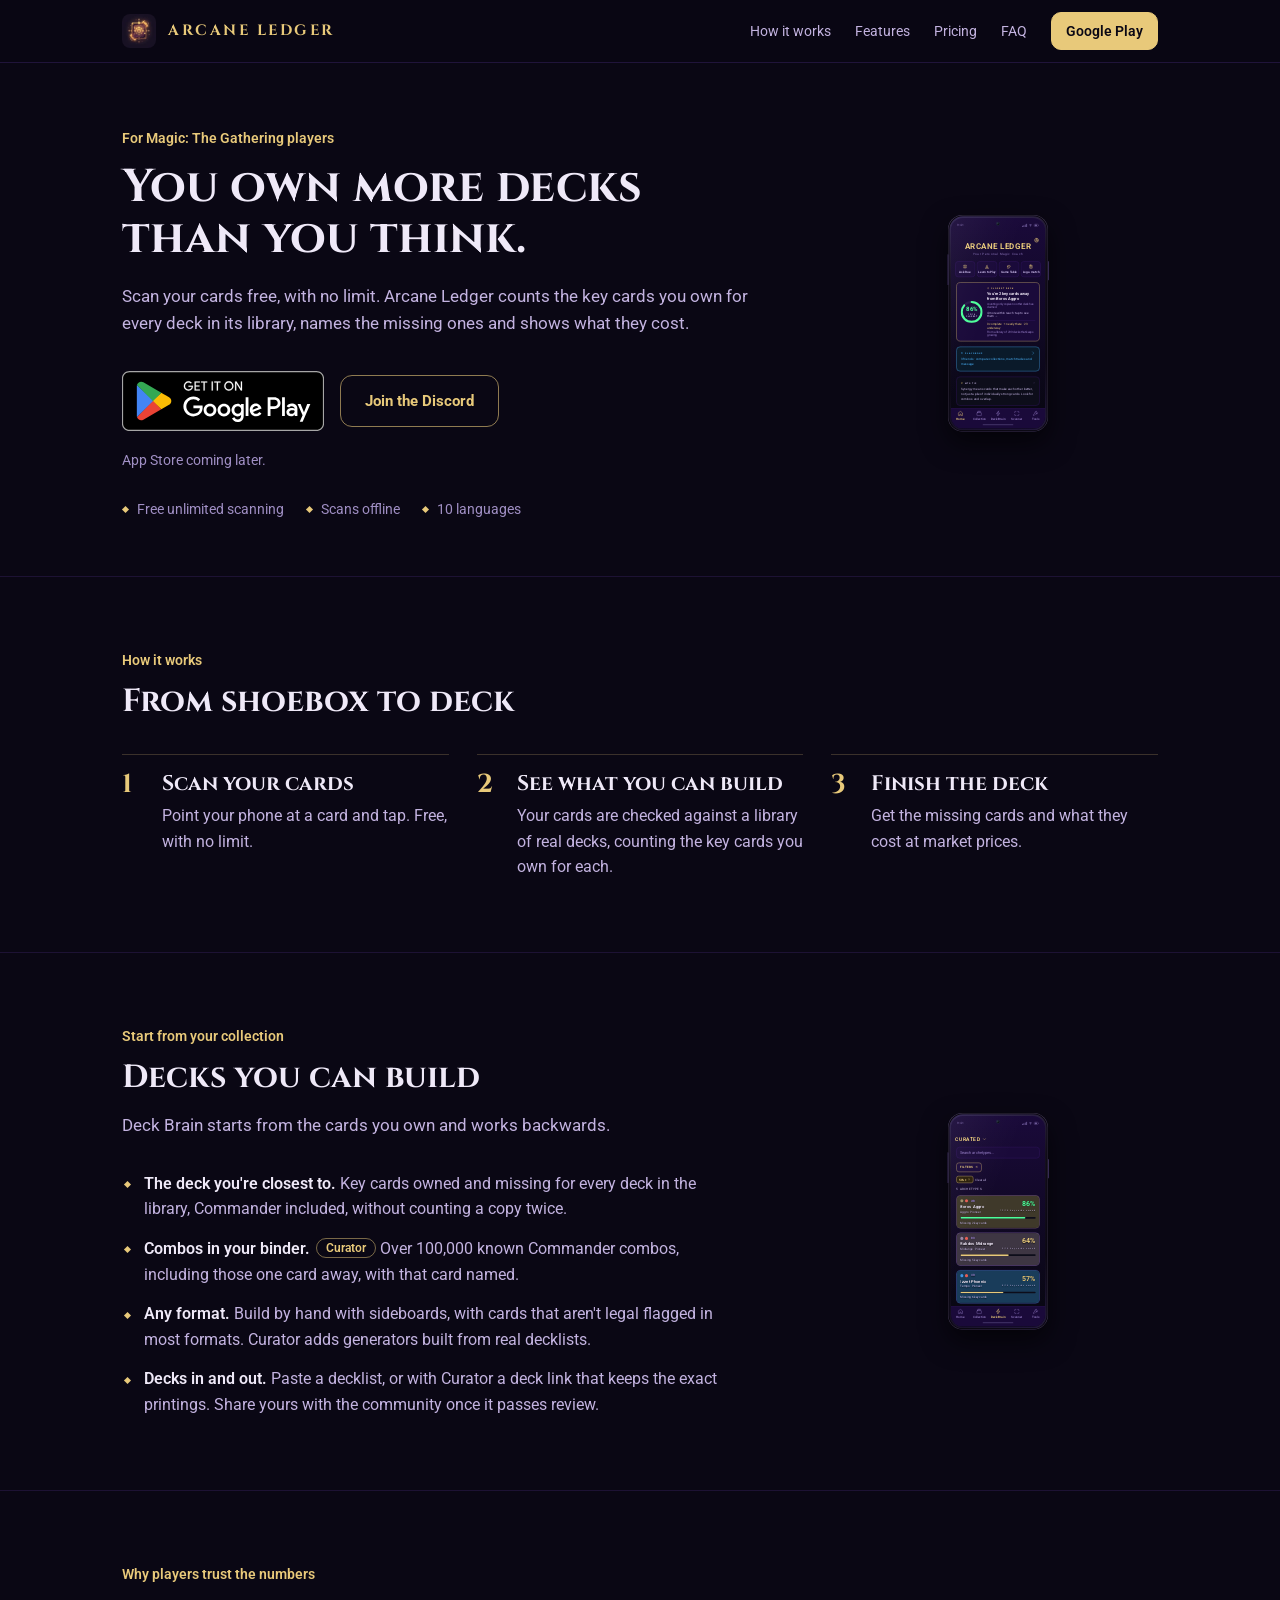
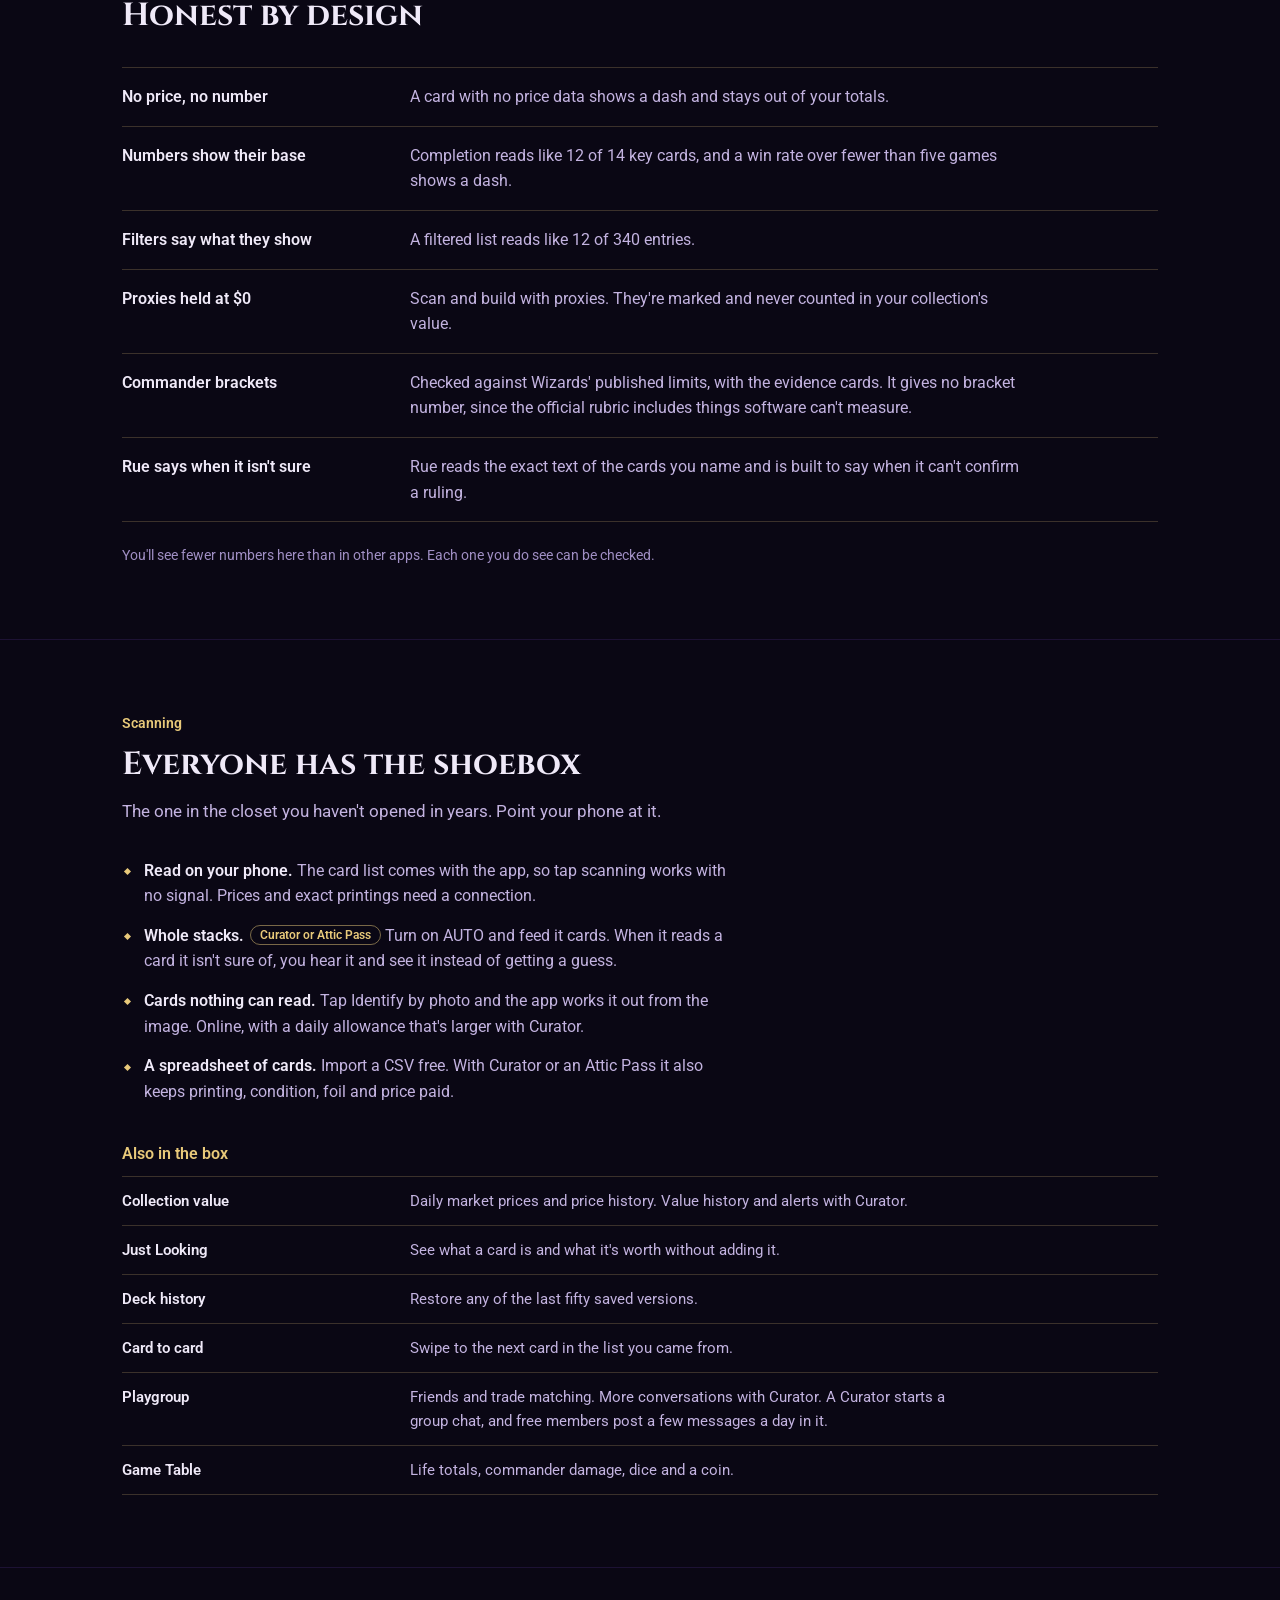
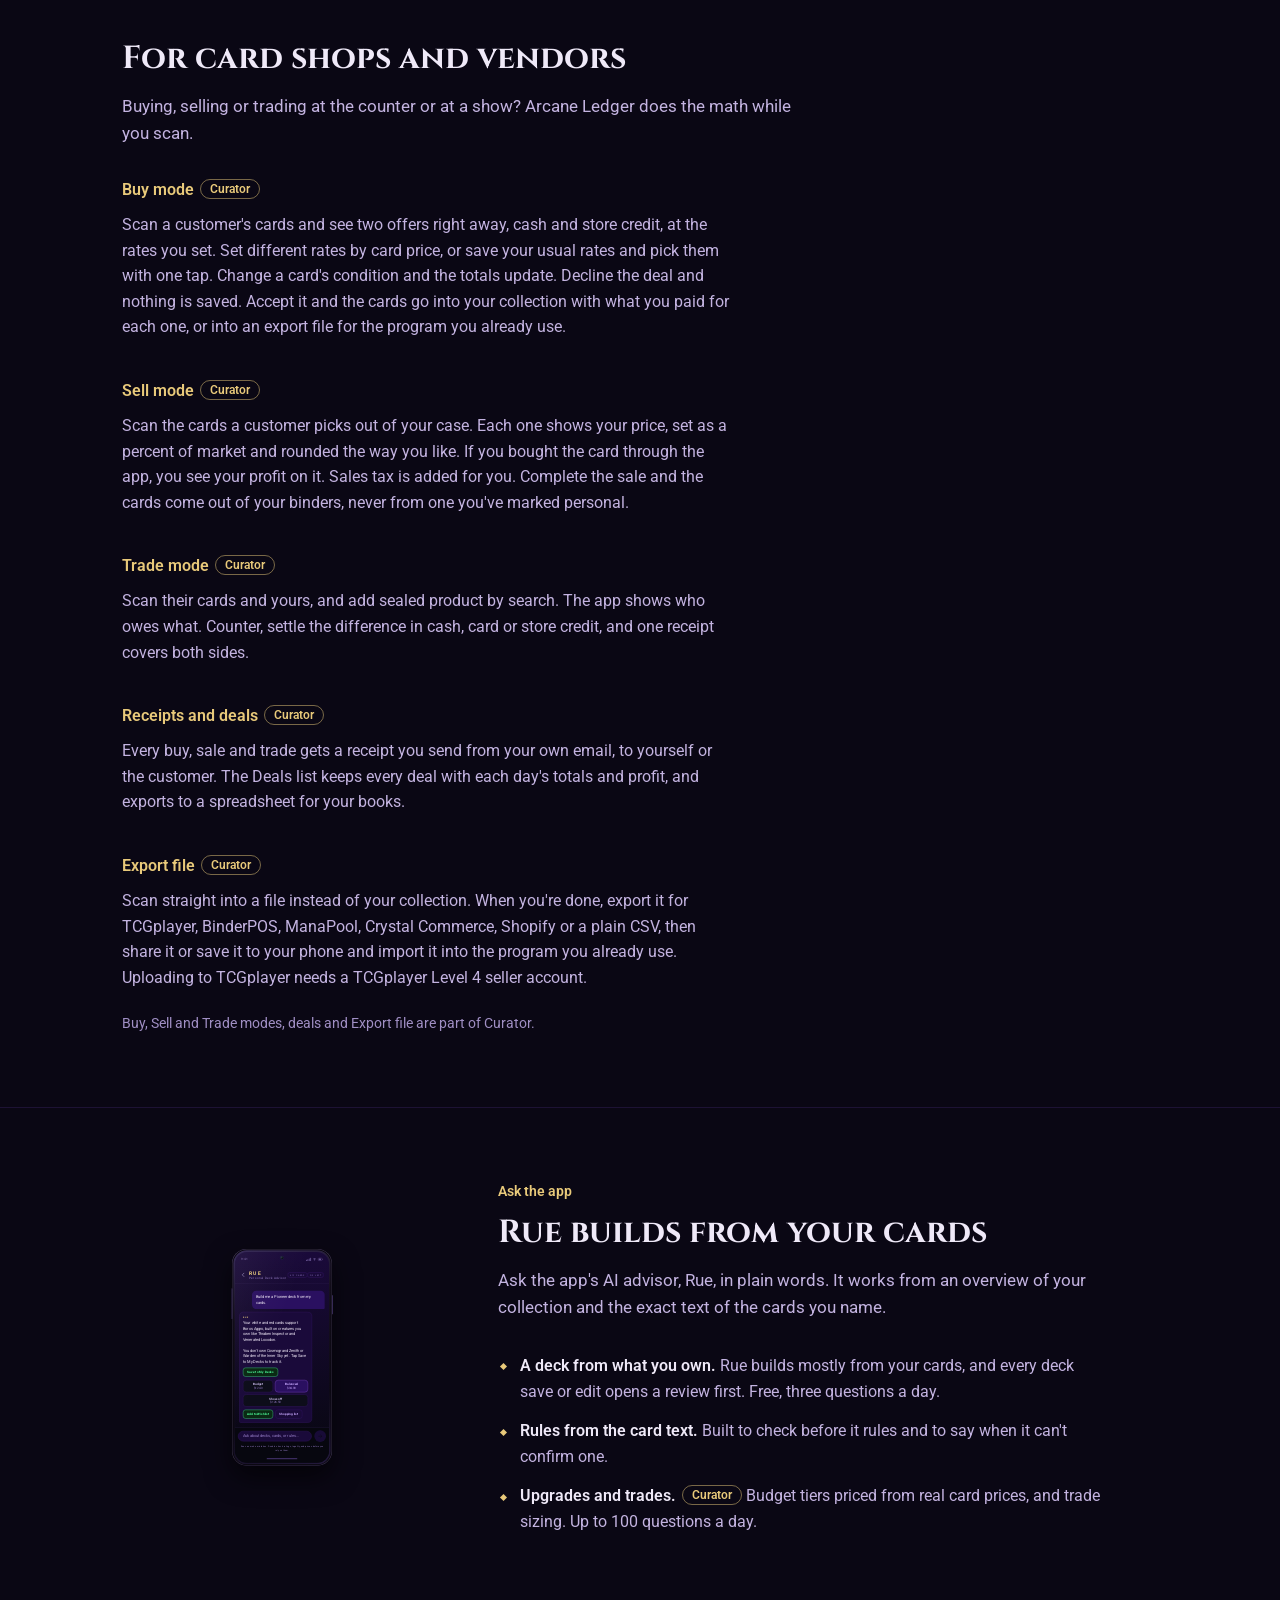
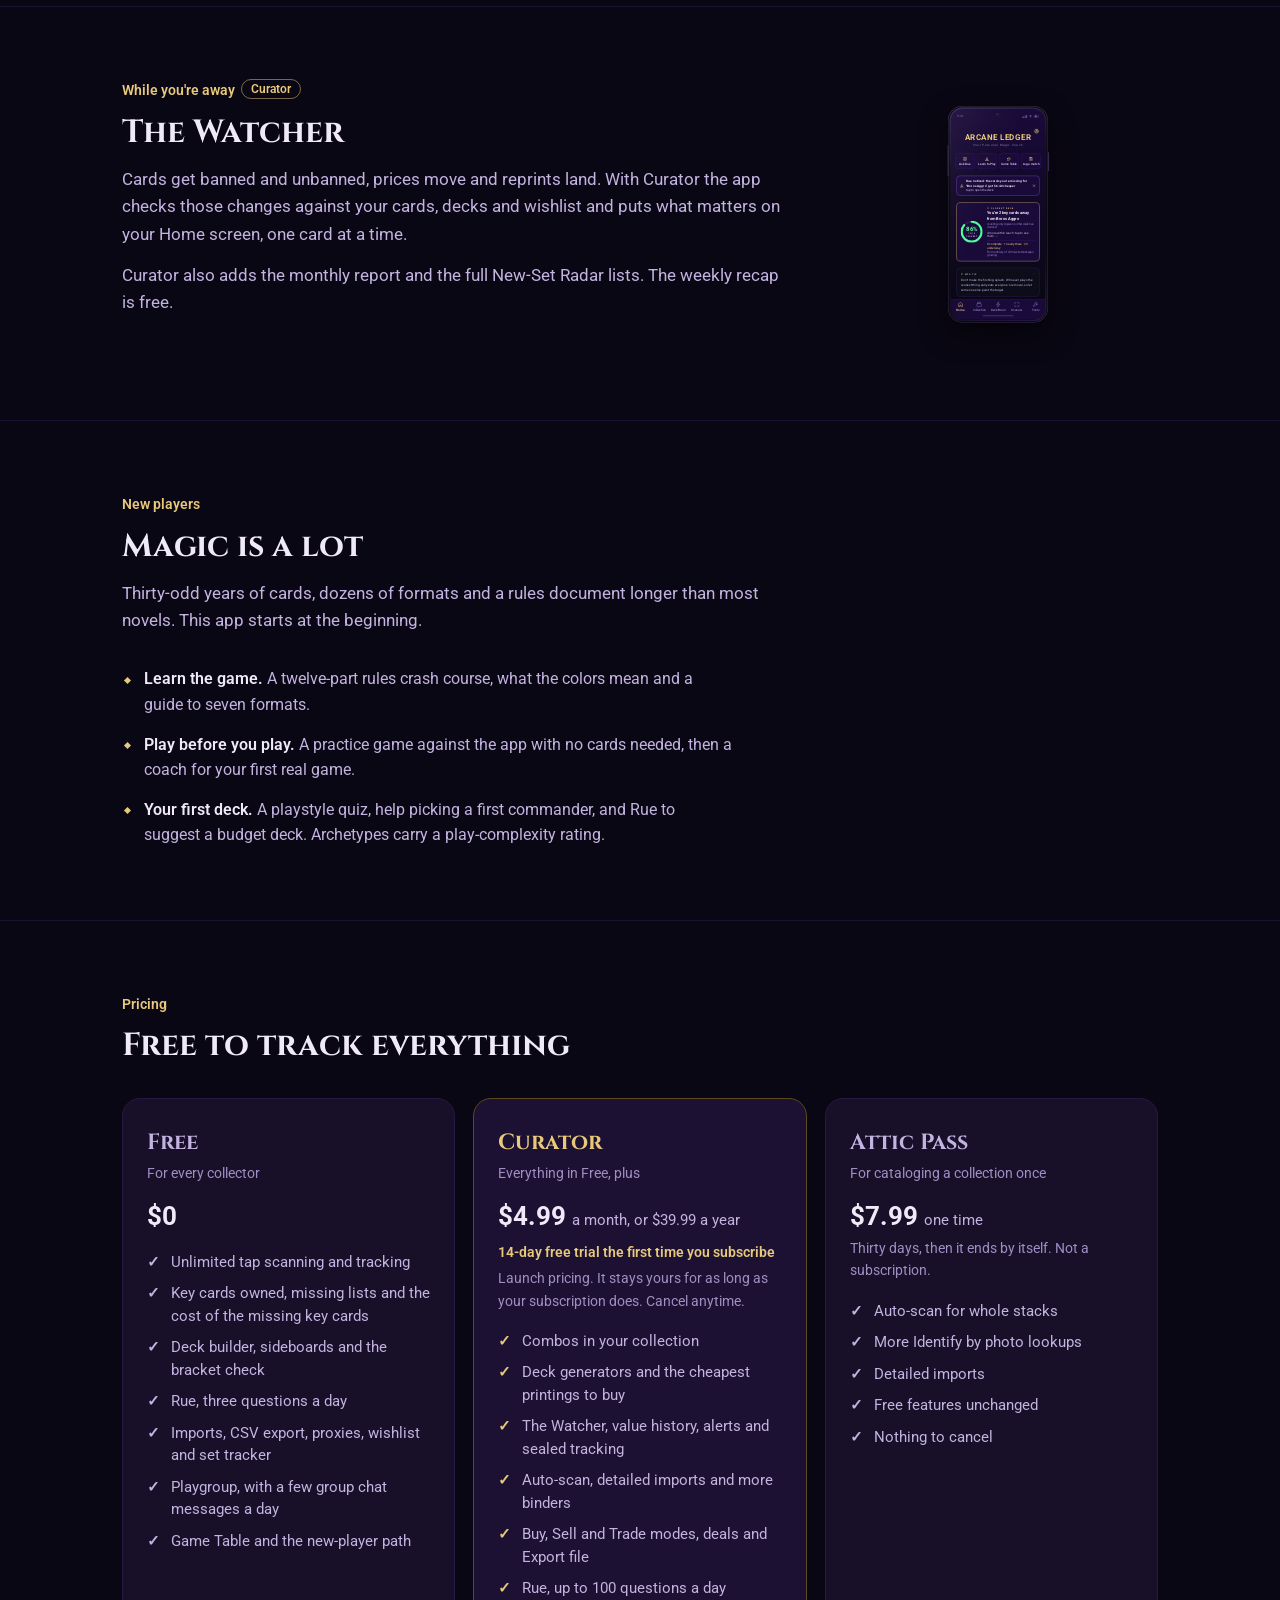
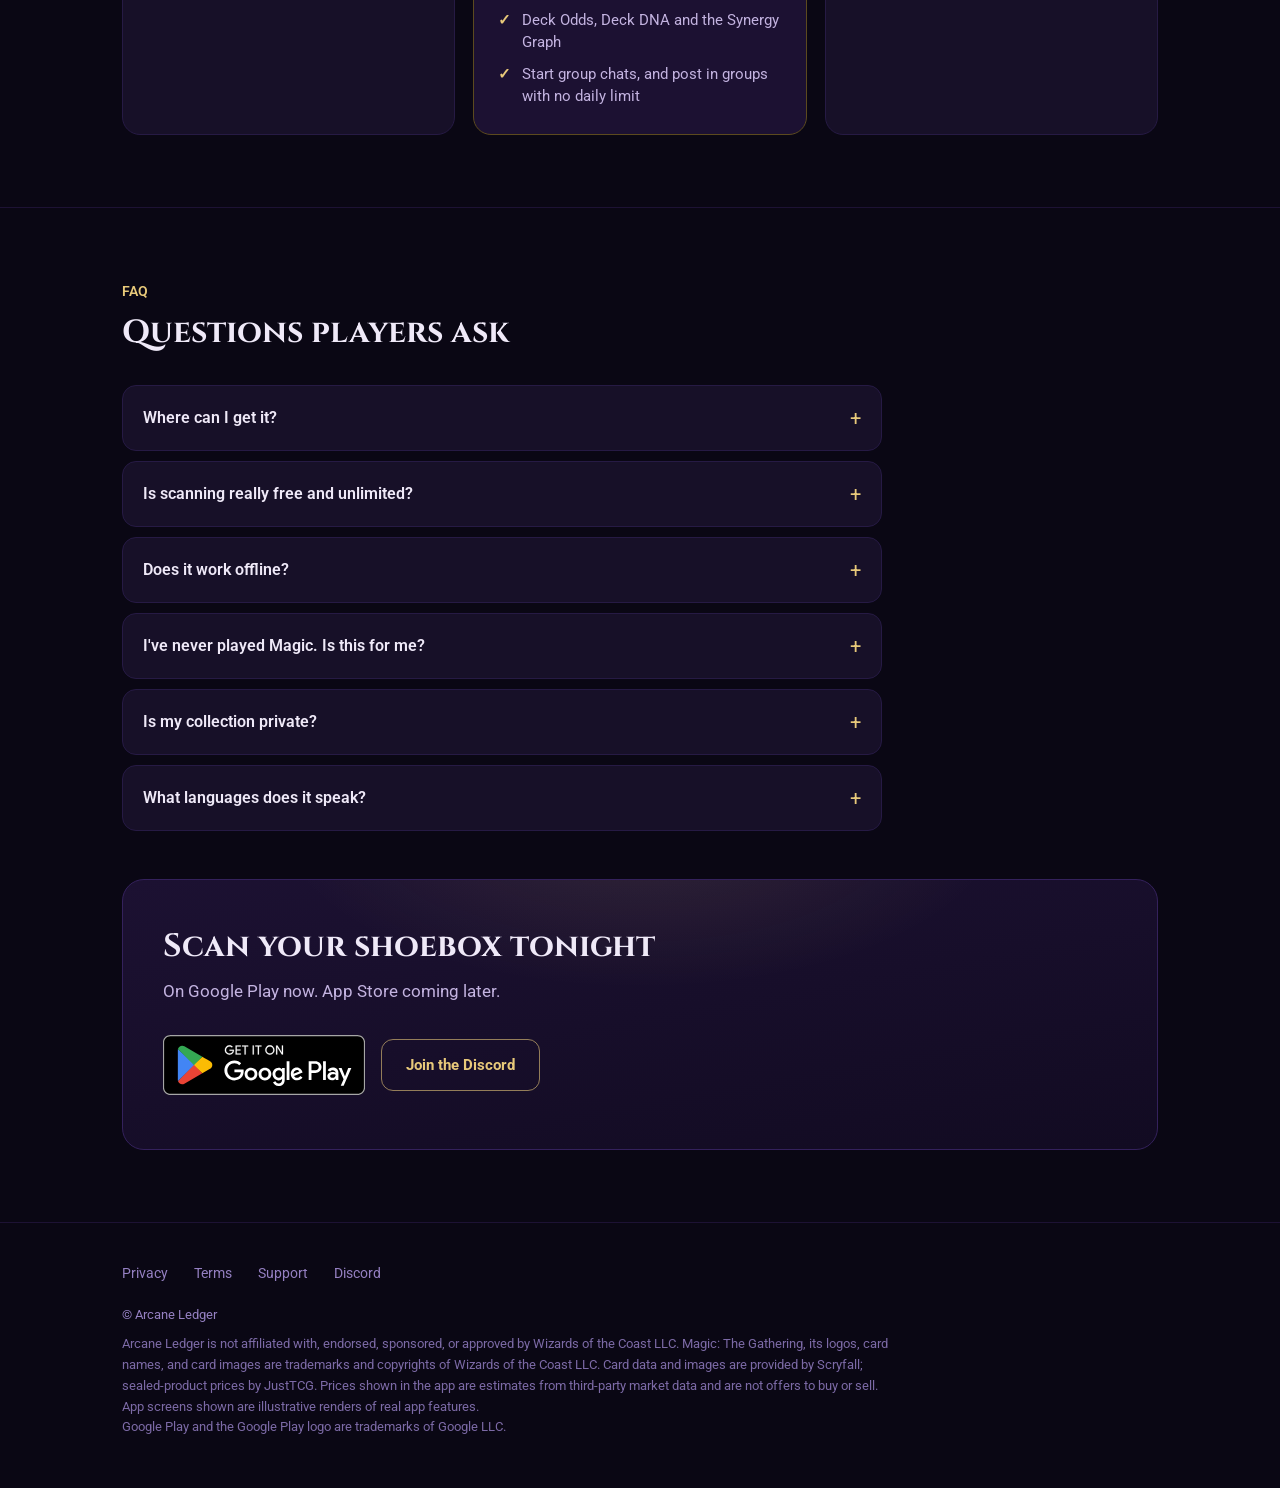
==== commit 646965a1: "deploy: sync website from ArcaneLedger@9cd2d55" ====
--- a/index.html
+++ b/index.html
@@ -28,7 +28,7 @@
   <meta name="theme-color" content="#0a0714" />
   <meta name="color-scheme" content="dark" />
   <title>Arcane Ledger | MTG collection scanner and deck builder</title>
-  <meta name="description" content="Scan your Magic: The Gathering cards free and see which decks you already own most of the key cards for, which cards are missing, and what it costs to finish. On Google Play now." />
+  <meta name="description" content="Scan your Magic: The Gathering cards free and see which decks you already own most of the key cards for, which cards are missing, and what the missing key cards cost. On Google Play now." />
   <meta name='impact-site-verification' value='4af33969-2245-4cfe-b661-3696ed81eed3'>
   <link rel="canonical" href="https://arcaneledger.app/" />
   <link rel="icon" href="/favicon.ico" sizes="any" />
@@ -37,7 +37,7 @@
   <meta property="og:type" content="website" />
   <meta property="og:site_name" content="Arcane Ledger" />
   <meta property="og:title" content="Arcane Ledger | MTG collection scanner and deck builder" />
-  <meta property="og:description" content="Scan your Magic: The Gathering cards free. See which decks you already own most of the key cards for, which cards are missing, and what it costs to finish." />
+  <meta property="og:description" content="Scan your Magic: The Gathering cards free. See which decks you already own most of the key cards for, which cards are missing, and what the missing key cards cost." />
   <meta property="og:url" content="https://arcaneledger.app/" />
   <meta property="og:image" content="https://arcaneledger.app/og-card-v2.jpg" />
   <meta property="og:image:width" content="1200" />
@@ -359,7 +359,7 @@
     .ph-tabs i.on { color: #e8c97a; }
     .ph-tabs svg.i { width: calc(24 * var(--u)); height: calc(24 * var(--u)); stroke-width: 1.6; }
 
-    /* Deck Brain, the CURATED tab sorted by % Complete, with the 50%+ filter on. */
+    /* Deck Brain, the CURATED tab sorted by % of key cards, with the 50%+ filter on. */
     .ph-dbtitle { padding: calc(14 * var(--u)) calc(16 * var(--u)) 0; margin-bottom: calc(8 * var(--u)); }
     .ph-dbtitle span { display: inline-flex; align-items: center; gap: calc(8 * var(--u)); padding: calc(6 * var(--u)) calc(4 * var(--u)) calc(6 * var(--u)) 0; color: #e8c97a; font-size: calc(20 * var(--u)); font-weight: 700; letter-spacing: calc(1 * var(--u)); }
     .ph-dbtitle svg.i { width: calc(16 * var(--u)); height: calc(16 * var(--u)); }
@@ -642,7 +642,7 @@
                     <div class="ph-lbl"><svg class="i"><use href="#i-flame"/></svg>CLOSEST DECK</div>
                     <div class="ph-title">You're 2 key cards away from Boros Aggro</div>
                     <div class="ph-scope">counting only copies no other deck has claimed</div>
-                    <div class="ph-cta">4 more within reach · tap to finish&nbsp;→</div>
+                    <div class="ph-cta">4 more within reach · tap to see them&nbsp;→</div>
                     <div class="ph-foot">
                       <div class="ph-cta">0 complete · 1 nearly there · 23 underway</div>
                       <div>From a library of 299 decks that keeps growing</div>
@@ -711,7 +711,7 @@
             printings. Share yours with the community once it passes review.</li>
         </ul>
       </div>
-      <!-- Deck Brain's CURATED tab, sorted by % Complete and filtered to 50%+, which leaves five decks: the closest one Home
+      <!-- Deck Brain's CURATED tab, sorted by % of key cards and filtered to 50%+, which leaves five decks: the closest one Home
            names and the four it counts as more within reach (the fixes brief of 2026-09-29: Home no longer counts the closest).
            Real Pioneer decks from the library with their real key card counts; a deck with no art cached shows a flat
            tint of its first color, as the app does. A deck that does not fit stays off the screen. -->
@@ -975,7 +975,7 @@
                 </div>
                 <div class="ph-card ph-watch">
                   <svg class="i"><use href="#i-hat"/></svg>
-                  <div><b>Rue noticed: "Boros Aggro" got $6.40 cheaper to finish</b><span>tap to open the deck</span></div>
+                  <div><b>Rue noticed: the cards you're missing for "Boros Aggro" got $6.40 cheaper</b><span>tap to open the deck</span></div>
                   <svg class="i ph-x"><use href="#i-x"/></svg>
                 </div>
                 <div class="ph-card ph-closest">
@@ -987,7 +987,7 @@
                     <div class="ph-lbl"><svg class="i"><use href="#i-flame"/></svg>CLOSEST DECK</div>
                     <div class="ph-title">You're 2 key cards away from Boros Aggro</div>
                     <div class="ph-scope">counting only copies no other deck has claimed</div>
-                    <div class="ph-cta">4 more within reach · tap to finish&nbsp;→</div>
+                    <div class="ph-cta">4 more within reach · tap to see them&nbsp;→</div>
                     <div class="ph-foot">
                       <div class="ph-cta">0 complete · 1 nearly there · 23 underway</div>
                       <div>From a library of 299 decks that keeps growing</div>
@@ -1048,7 +1048,7 @@
           <div class="cost">$0</div>
           <ul>
             <li>Unlimited tap scanning and tracking</li>
-            <li>Key cards owned, missing lists and the cost to finish</li>
+            <li>Key cards owned, missing lists and the cost of the missing key cards</li>
             <li>Deck builder, sideboards and the bracket check</li>
             <li>Rue, three questions a day</li>
             <li>Imports, CSV export, proxies, wishlist and set tracker</li>
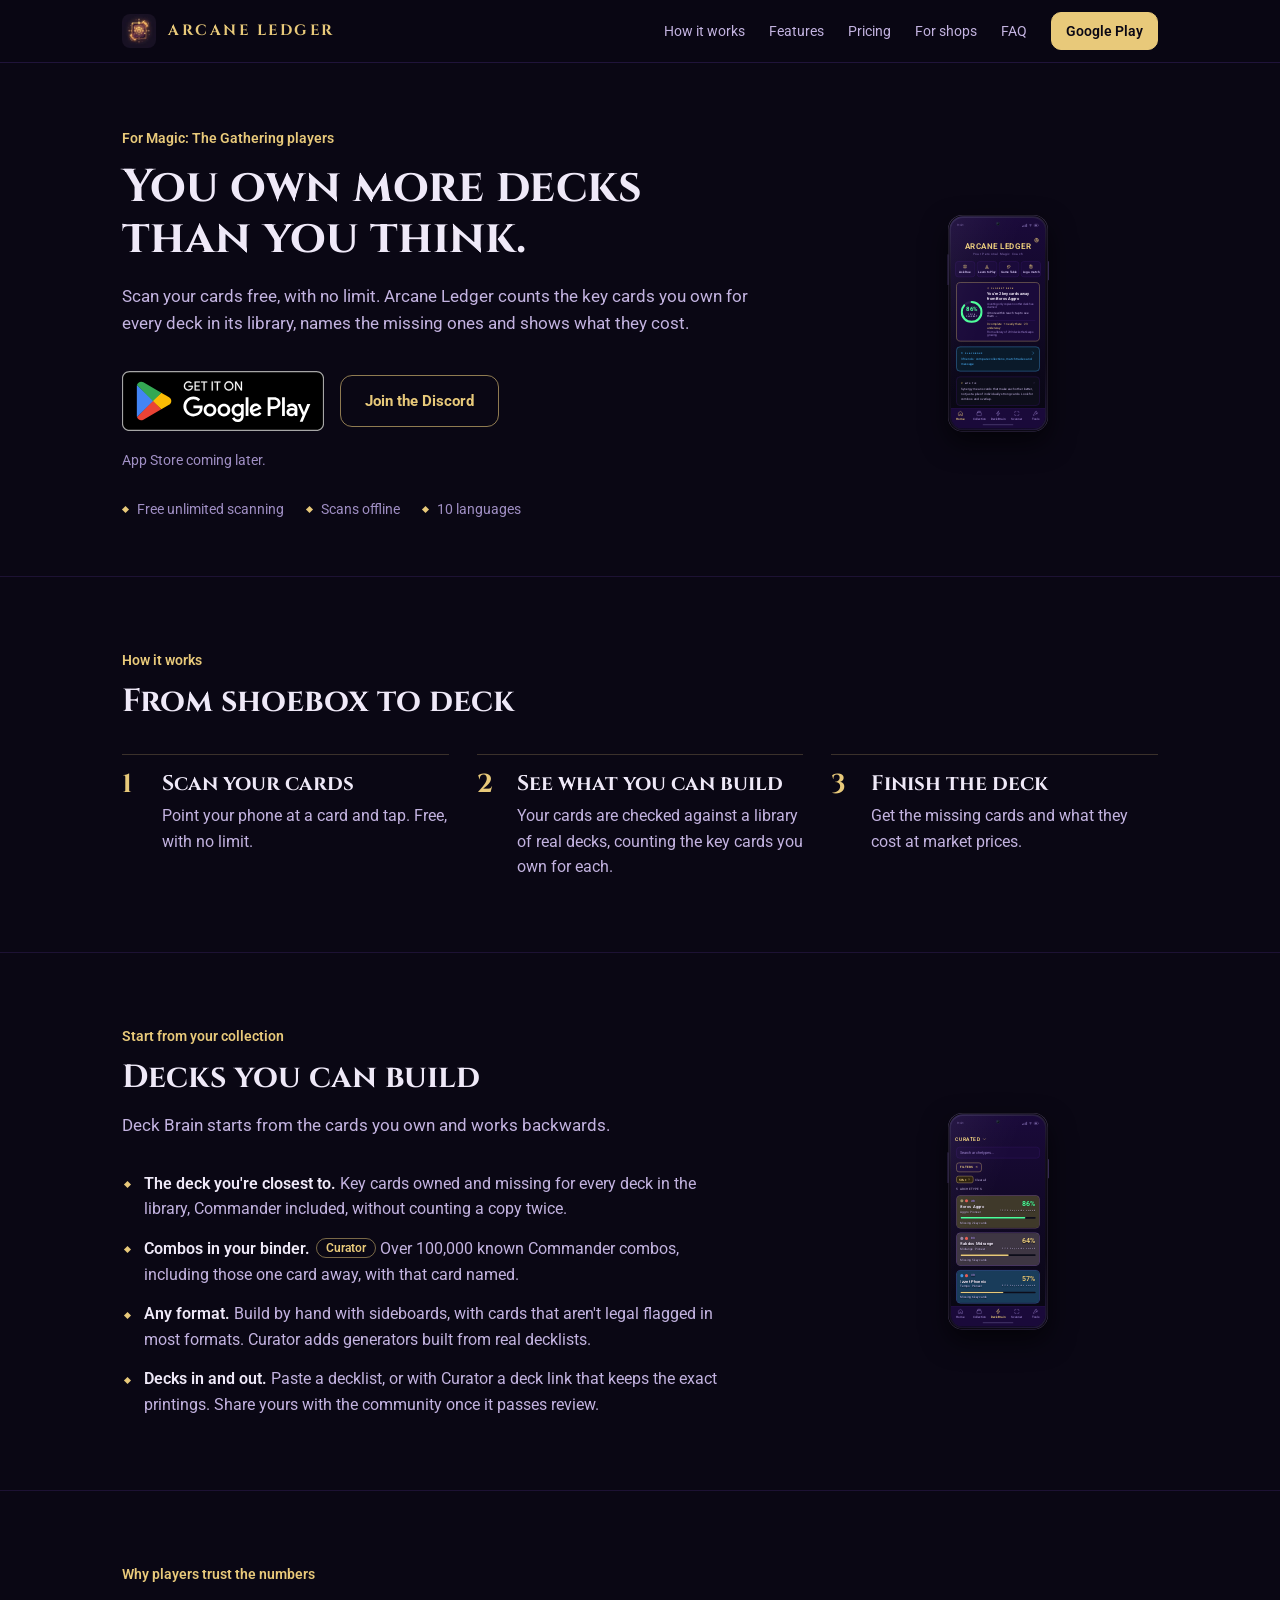
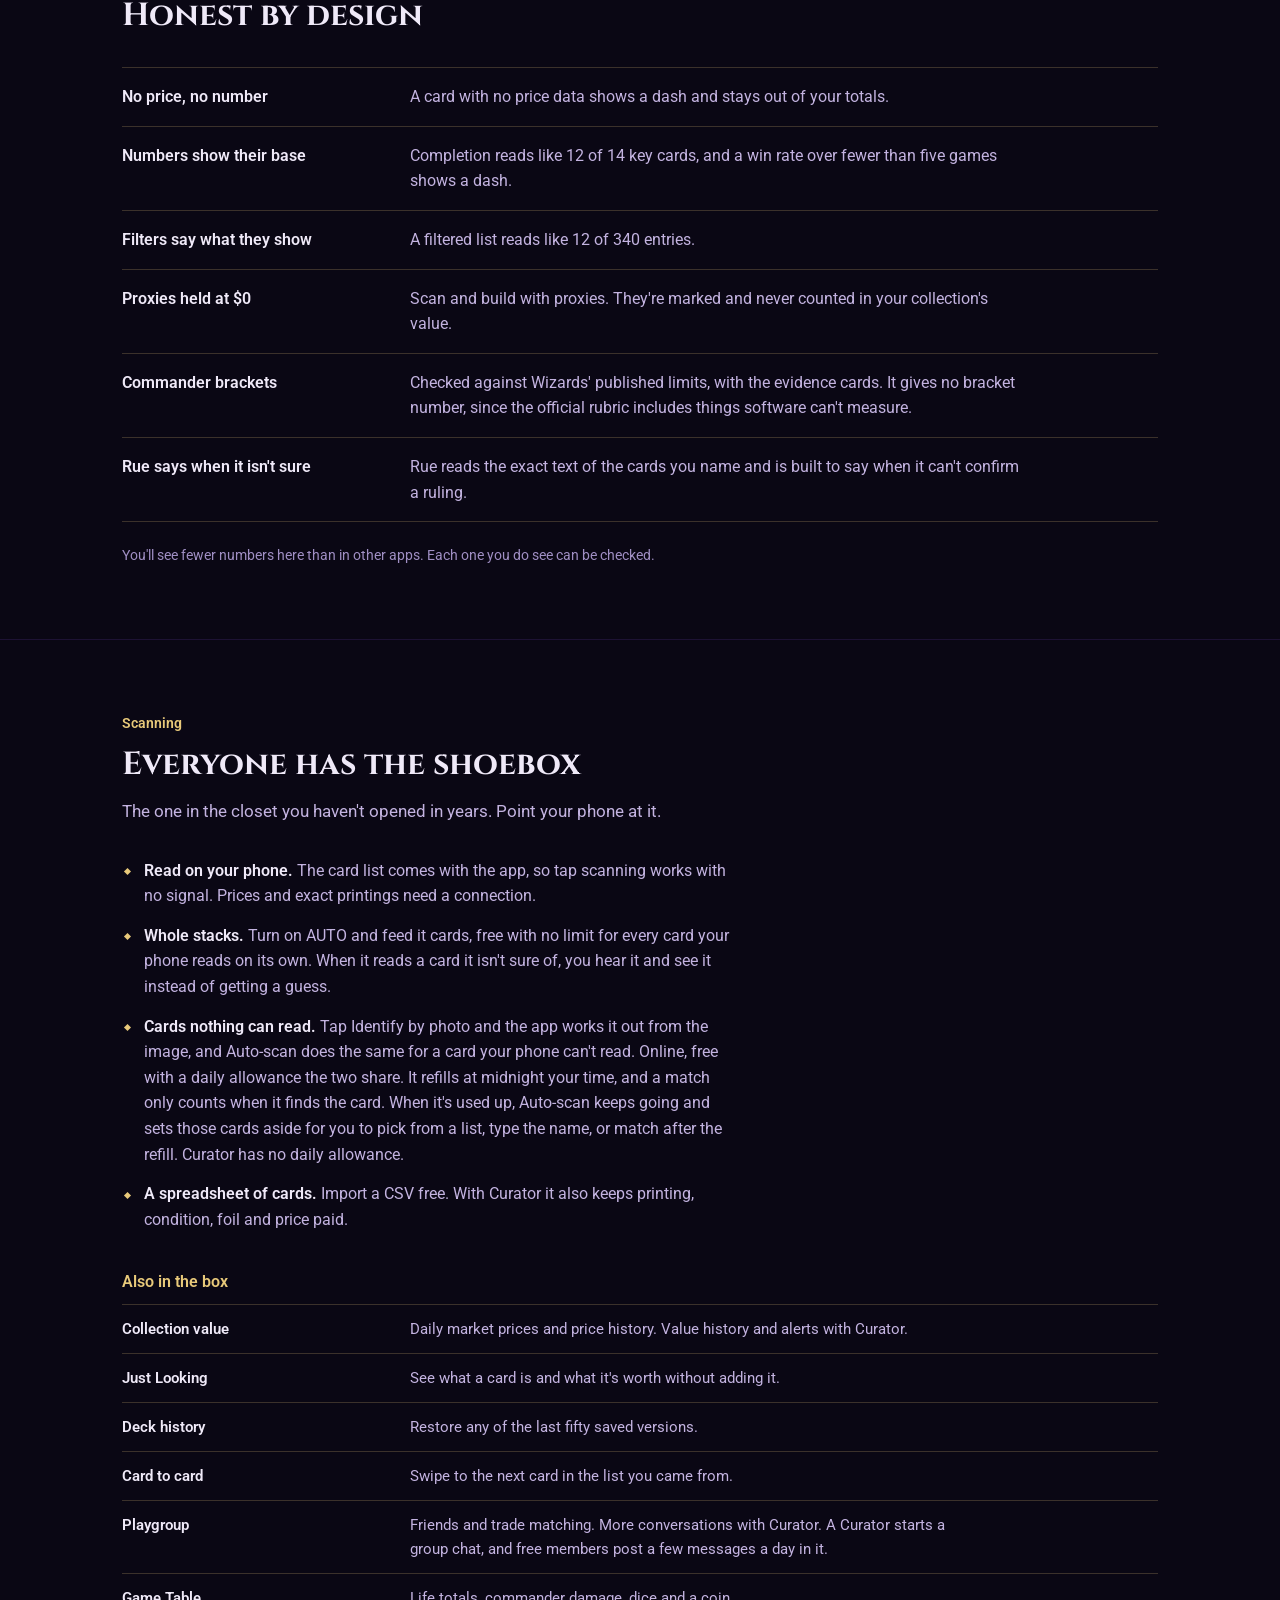
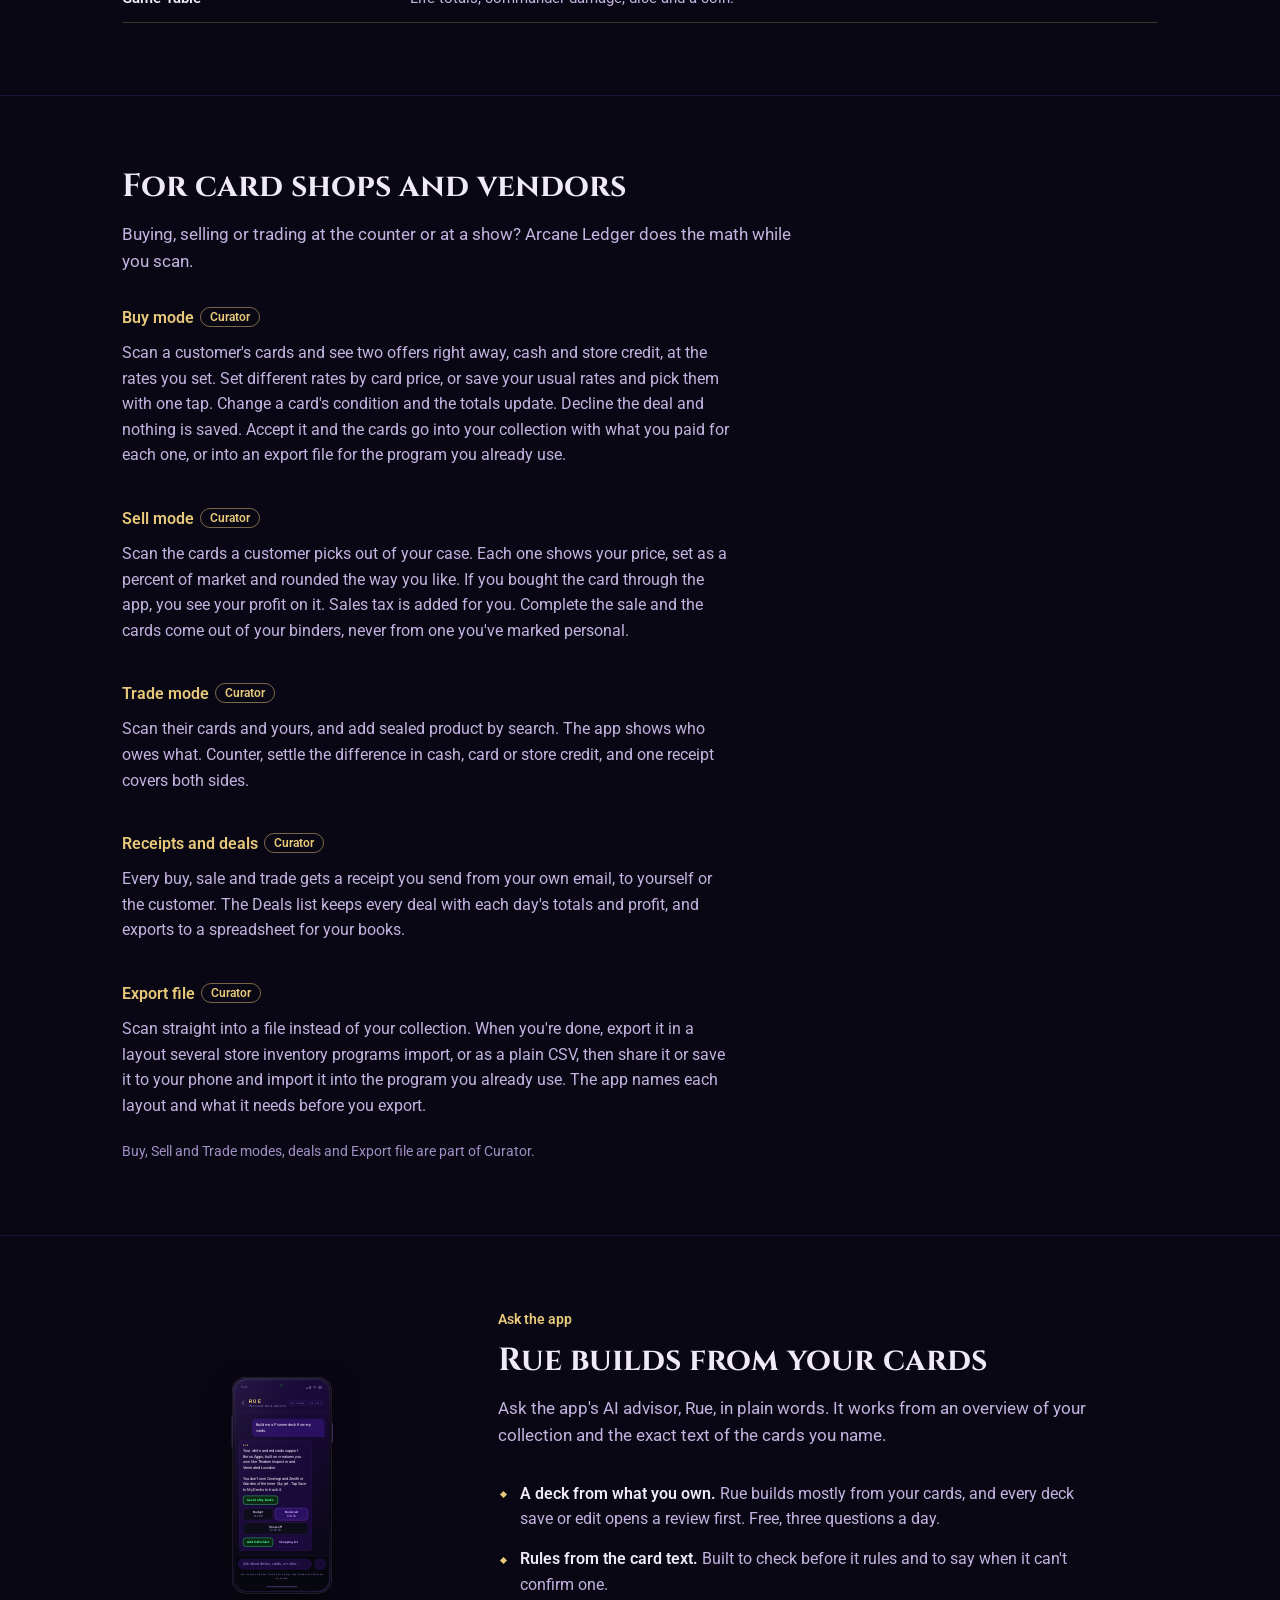
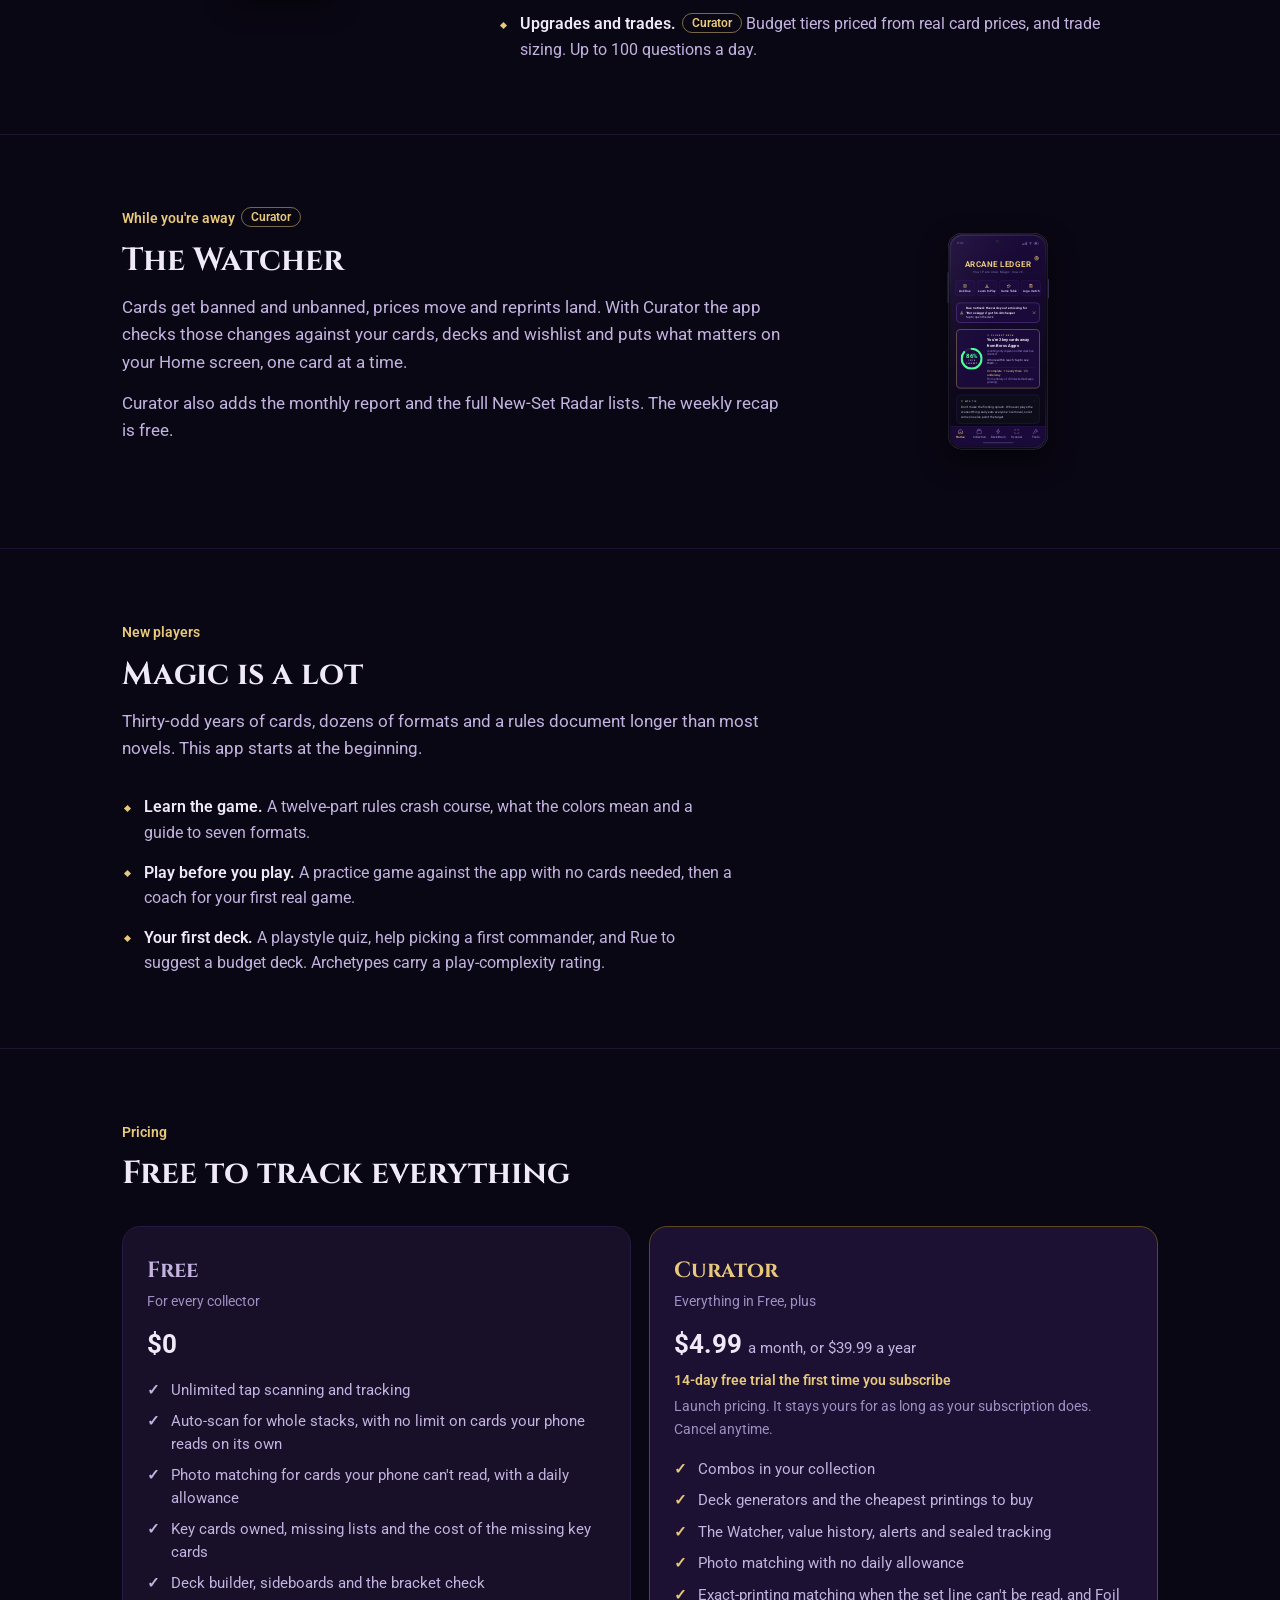
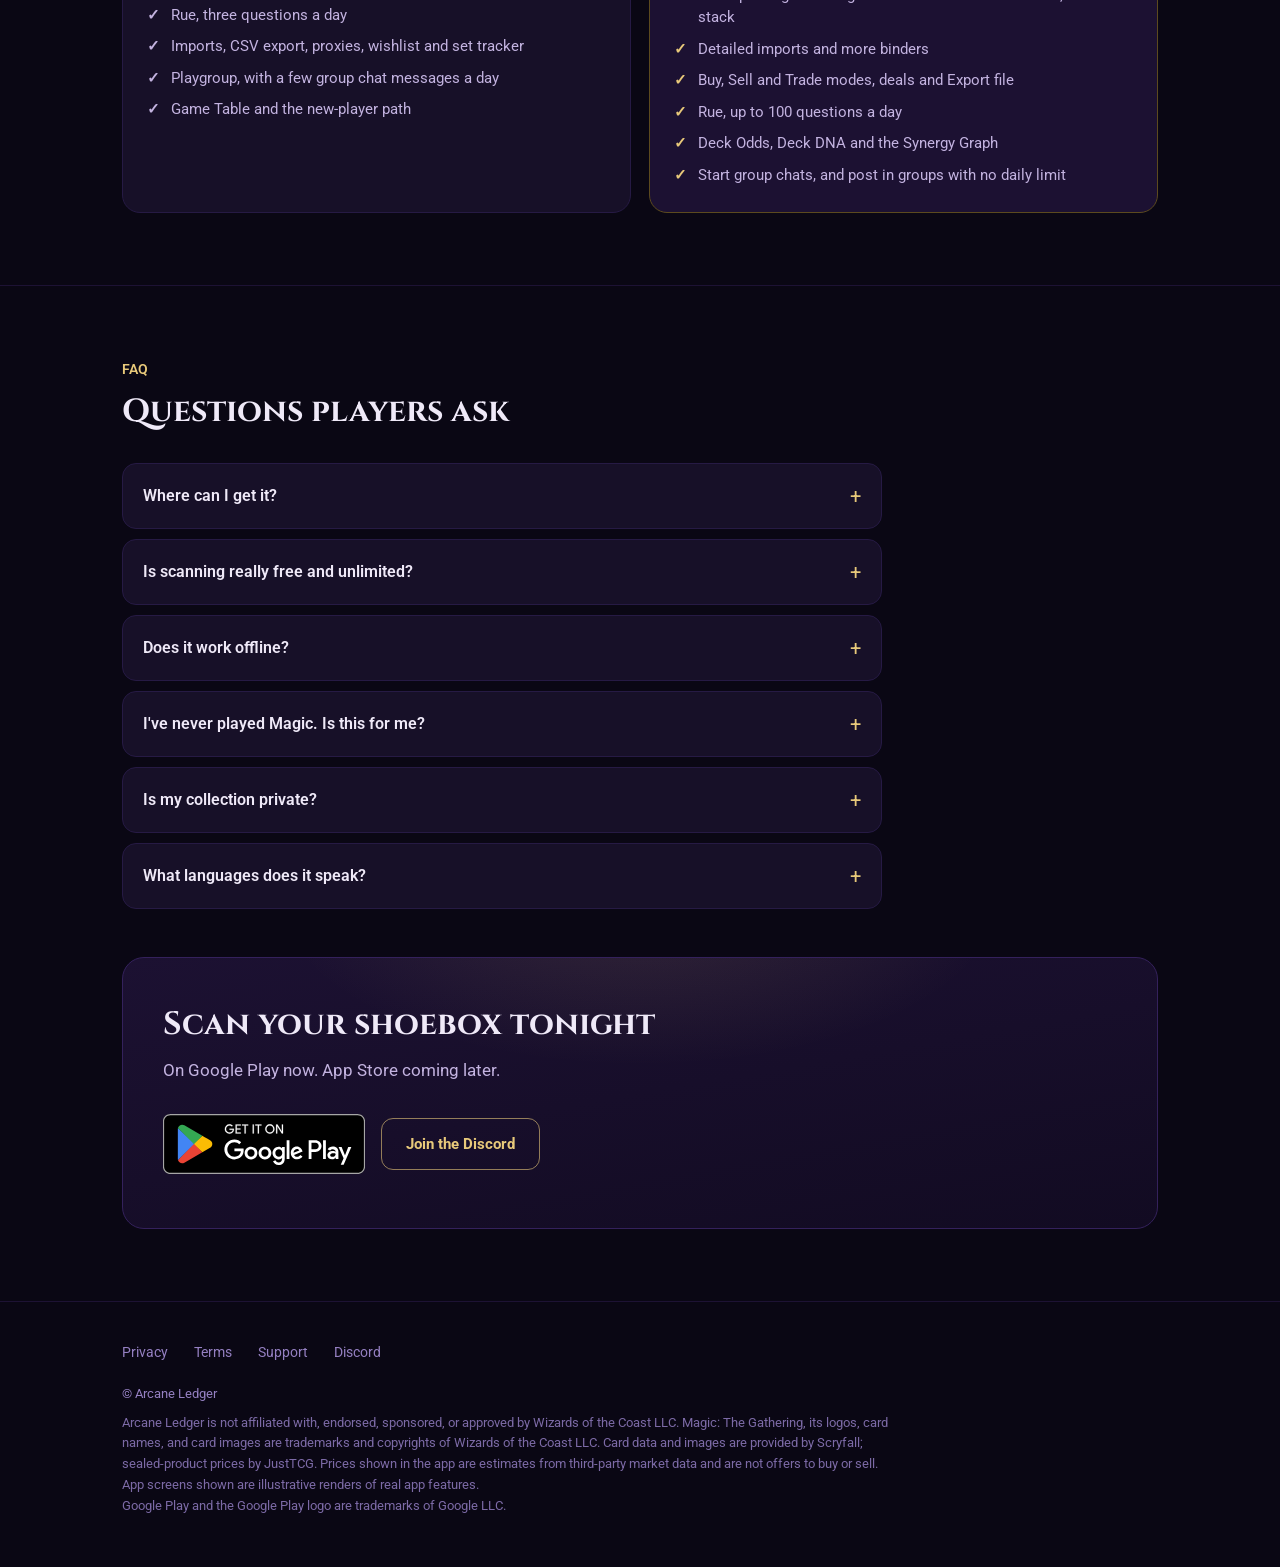
==== commit 43e13b5e: "deploy: sync website from ArcaneLedger@14440e9" ====
--- a/index.html
+++ b/index.html
@@ -464,7 +464,7 @@
     .shop .subhead + p { color: var(--soft); }
 
     /* Pricing: one of the three boxed things */
-    .price-grid { display: grid; grid-template-columns: repeat(3, 1fr); gap: 18px; align-items: stretch; }
+    .price-grid { display: grid; grid-template-columns: repeat(2, 1fr); gap: 18px; align-items: stretch; }
     .price { background: var(--panel); border: 1px solid var(--border-soft); border-radius: 18px; padding: 26px 24px; display: flex; flex-direction: column; }
     .price.curator { background: var(--panel2); border-color: #5c4a1e; }
     .price-name { font-size: 22px; font-weight: 700; color: var(--soft); }
@@ -588,6 +588,7 @@
         <a href="/#how">How it works</a>
         <a href="/#features">Features</a>
         <a href="/#pricing">Pricing</a>
+        <a href="/shops.html">For shops</a>
         <a href="/#faq">FAQ</a>
         <a class="cta cta-play when-live" href="/get/android/">Google Play</a>
       </nav>
@@ -829,11 +830,14 @@
       <ul class="dia">
         <li><b>Read on your phone.</b> The card list comes with the app, so tap scanning works with no signal.
           Prices and exact printings need a connection.</li>
-        <li><b>Whole stacks.</b><span class="pill">Curator or Attic Pass</span> Turn on AUTO and feed it cards.
-          When it reads a card it isn't sure of, you hear it and see it instead of getting a guess.</li>
-        <li><b>Cards nothing can read.</b> Tap Identify by photo and the app works it out from the image. Online,
-          with a daily allowance that's larger with Curator.</li>
-        <li><b>A spreadsheet of cards.</b> Import a CSV free. With Curator or an Attic Pass it also keeps
+        <li><b>Whole stacks.</b> Turn on AUTO and feed it cards, free with no limit for every card your phone
+          reads on its own. When it reads a card it isn't sure of, you hear it and see it instead of getting a guess.</li>
+        <li><b>Cards nothing can read.</b> Tap Identify by photo and the app works it out from the image, and
+          Auto-scan does the same for a card your phone can't read. Online, free with a daily allowance the two
+          share. It refills at midnight your time, and a match only counts when it finds the card. When it's used up,
+          Auto-scan keeps going and sets those cards aside for you to pick from a list, type the name, or match
+          after the refill. Curator has no daily allowance.</li>
+        <li><b>A spreadsheet of cards.</b> Import a CSV free. With Curator it also keeps
           printing, condition, foil and price paid.</li>
       </ul>
 
@@ -875,9 +879,9 @@
       <p>Every buy, sale and trade gets a receipt you send from your own email, to yourself or the customer. The Deals
         list keeps every deal with each day's totals and profit, and exports to a spreadsheet for your books.</p>
       <h3 class="subhead">Export file<span class="pill">Curator</span></h3>
-      <p>Scan straight into a file instead of your collection. When you're done, export it for TCGplayer, BinderPOS,
-        ManaPool, Crystal Commerce, Shopify or a plain CSV, then share it or save it to your phone and import it into
-        the program you already use. Uploading to TCGplayer needs a TCGplayer Level 4 seller account.</p>
+      <p>Scan straight into a file instead of your collection. When you're done, export it in a layout several store
+        inventory programs import, or as a plain CSV, then share it or save it to your phone and import it into the
+        program you already use. The app names each layout and what it needs before you export.</p>
       <p class="note">Buy, Sell and Trade modes, deals and Export file are part of Curator.</p>
     </div>
   </section>
@@ -1048,6 +1052,8 @@
           <div class="cost">$0</div>
           <ul>
             <li>Unlimited tap scanning and tracking</li>
+            <li>Auto-scan for whole stacks, with no limit on cards your phone reads on its own</li>
+            <li>Photo matching for cards your phone can't read, with a daily allowance</li>
             <li>Key cards owned, missing lists and the cost of the missing key cards</li>
             <li>Deck builder, sideboards and the bracket check</li>
             <li>Rue, three questions a day</li>
@@ -1066,24 +1072,13 @@
             <li>Combos in your collection</li>
             <li>Deck generators and the cheapest printings to buy</li>
             <li>The Watcher, value history, alerts and sealed tracking</li>
-            <li>Auto-scan, detailed imports and more binders</li>
+            <li>Photo matching with no daily allowance</li>
+            <li>Exact-printing matching when the set line can't be read, and Foil stack</li>
+            <li>Detailed imports and more binders</li>
             <li>Buy, Sell and Trade modes, deals and Export file</li>
             <li>Rue, up to 100 questions a day</li>
             <li>Deck Odds, Deck DNA and the Synergy Graph</li>
             <li>Start group chats, and post in groups with no daily limit</li>
-          </ul>
-        </div>
-        <div class="price">
-          <div class="price-name">Attic Pass</div>
-          <div class="who">For cataloging a collection once</div>
-          <div class="cost">$7.99 <small>one time</small></div>
-          <p class="terms">Thirty days, then it ends by itself. Not a subscription.</p>
-          <ul>
-            <li>Auto-scan for whole stacks</li>
-            <li>More Identify by photo lookups</li>
-            <li>Detailed imports</li>
-            <li>Free features unchanged</li>
-            <li>Nothing to cancel</li>
           </ul>
         </div>
       </div>
@@ -1106,8 +1101,9 @@
         </details>
         <details>
           <summary>Is scanning really free and unlimited?</summary>
-          <div class="a">Yes. Tap to scan as many cards as you like, free for good. Curator adds Auto-scan for
-            stacks.</div>
+          <div class="a">Yes. Tap to scan, or turn on Auto-scan for a whole stack, as many cards as you like,
+            free for good, for every card your phone reads on its own. For a card it can't read, the photo match
+            is free with a daily allowance. Curator has no daily allowance.</div>
         </details>
         <details>
           <summary>Does it work offline?</summary>
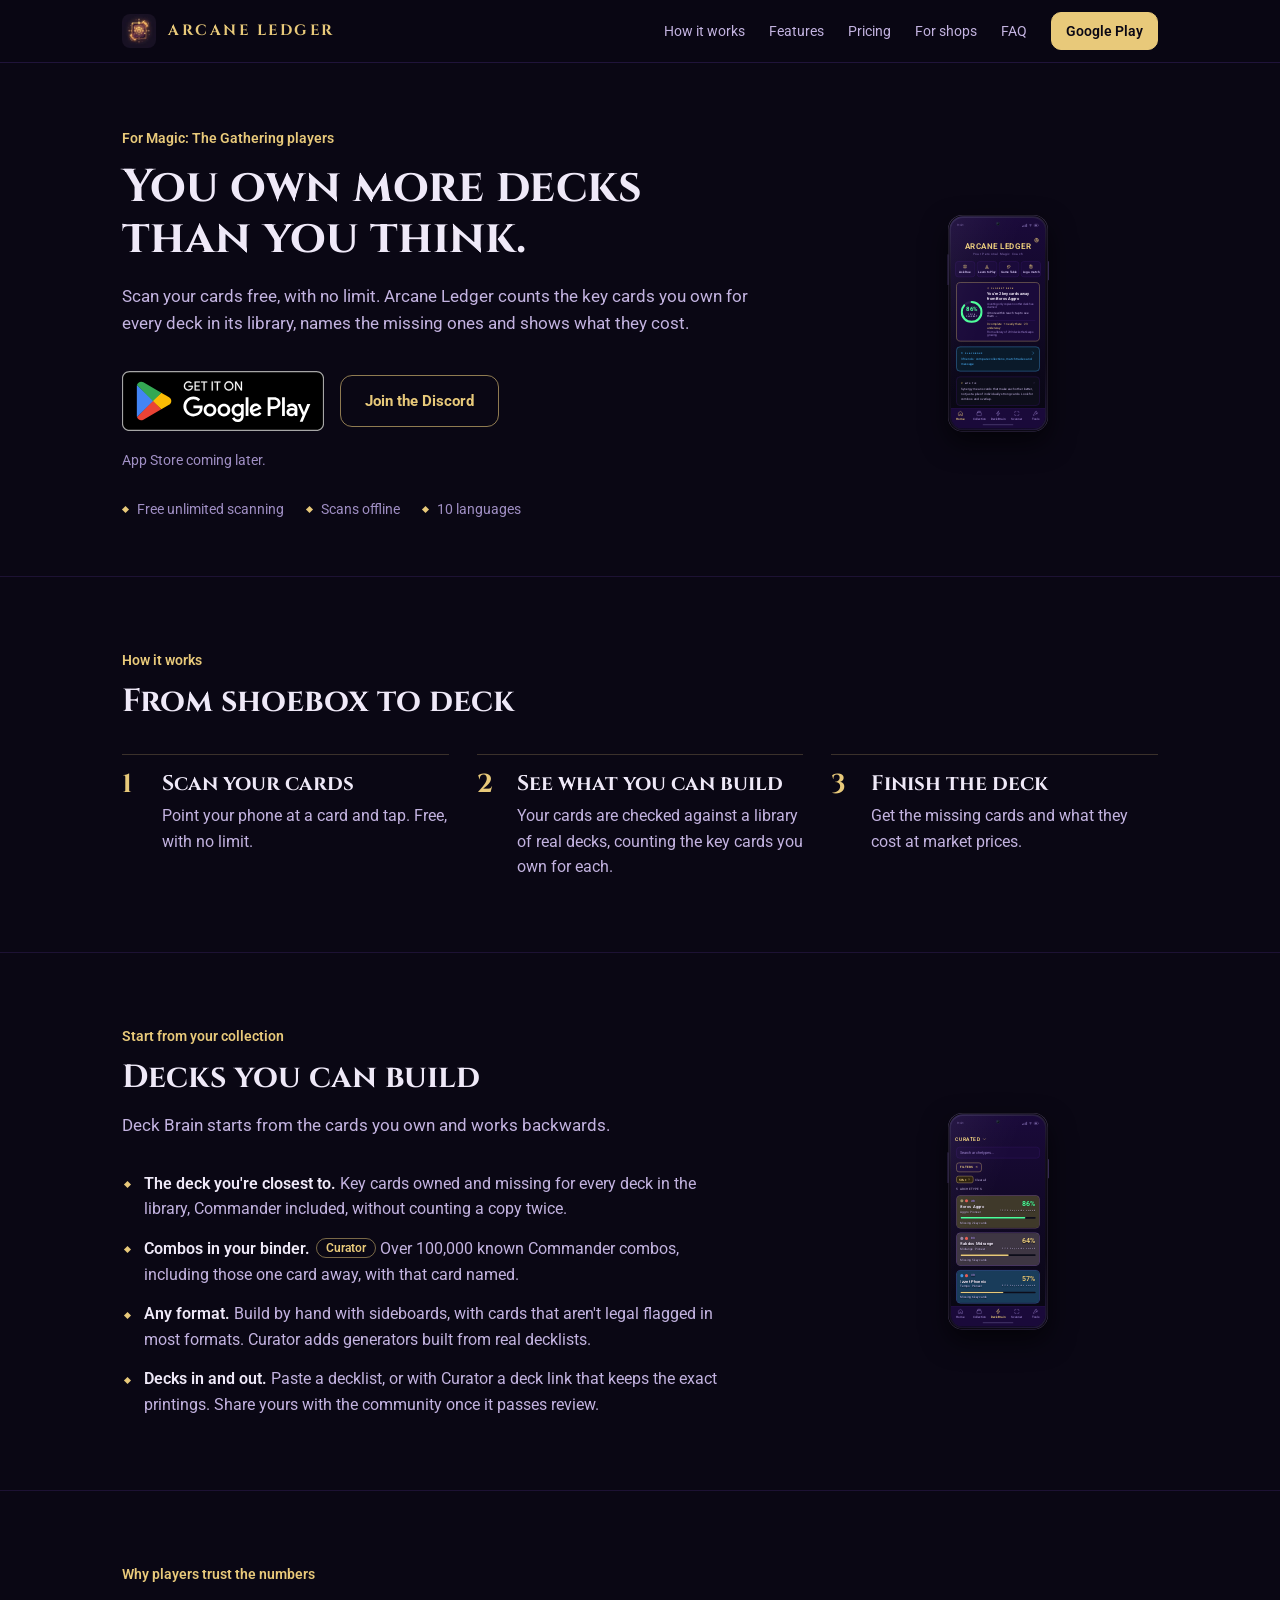
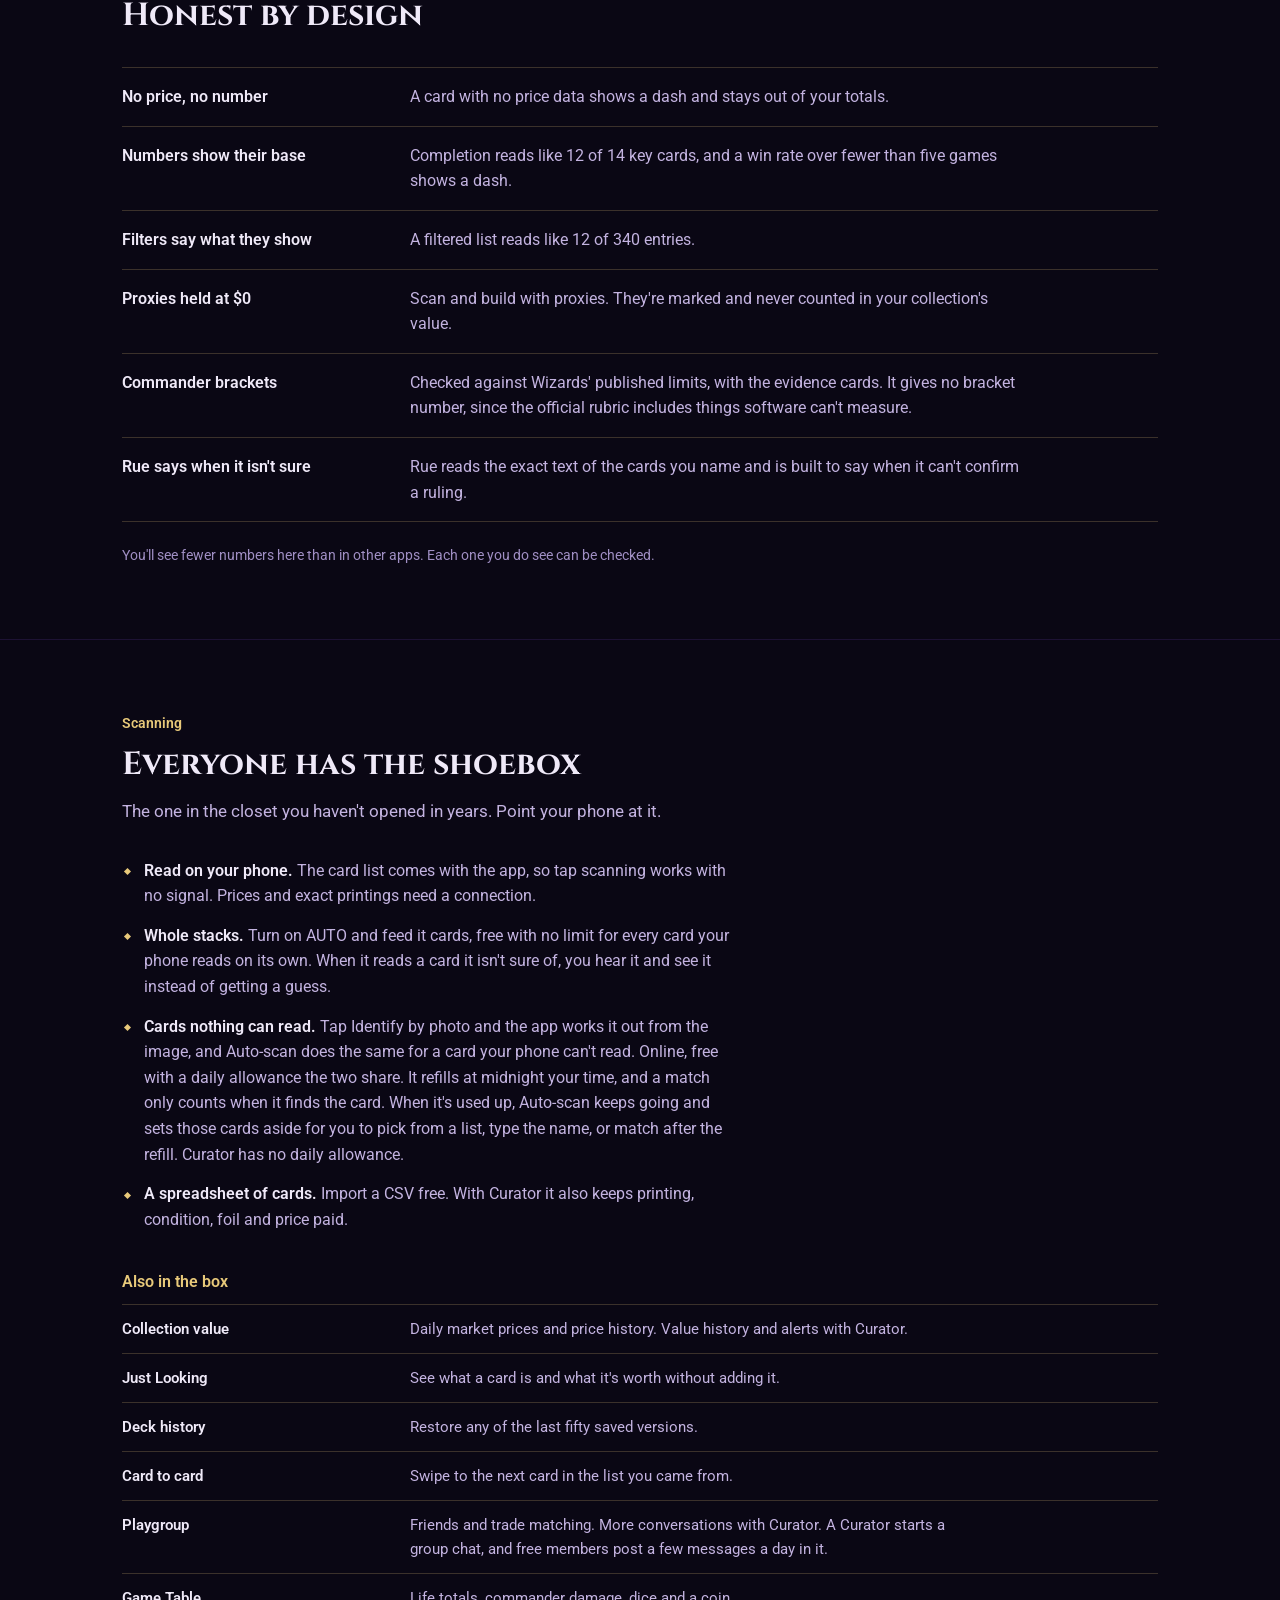
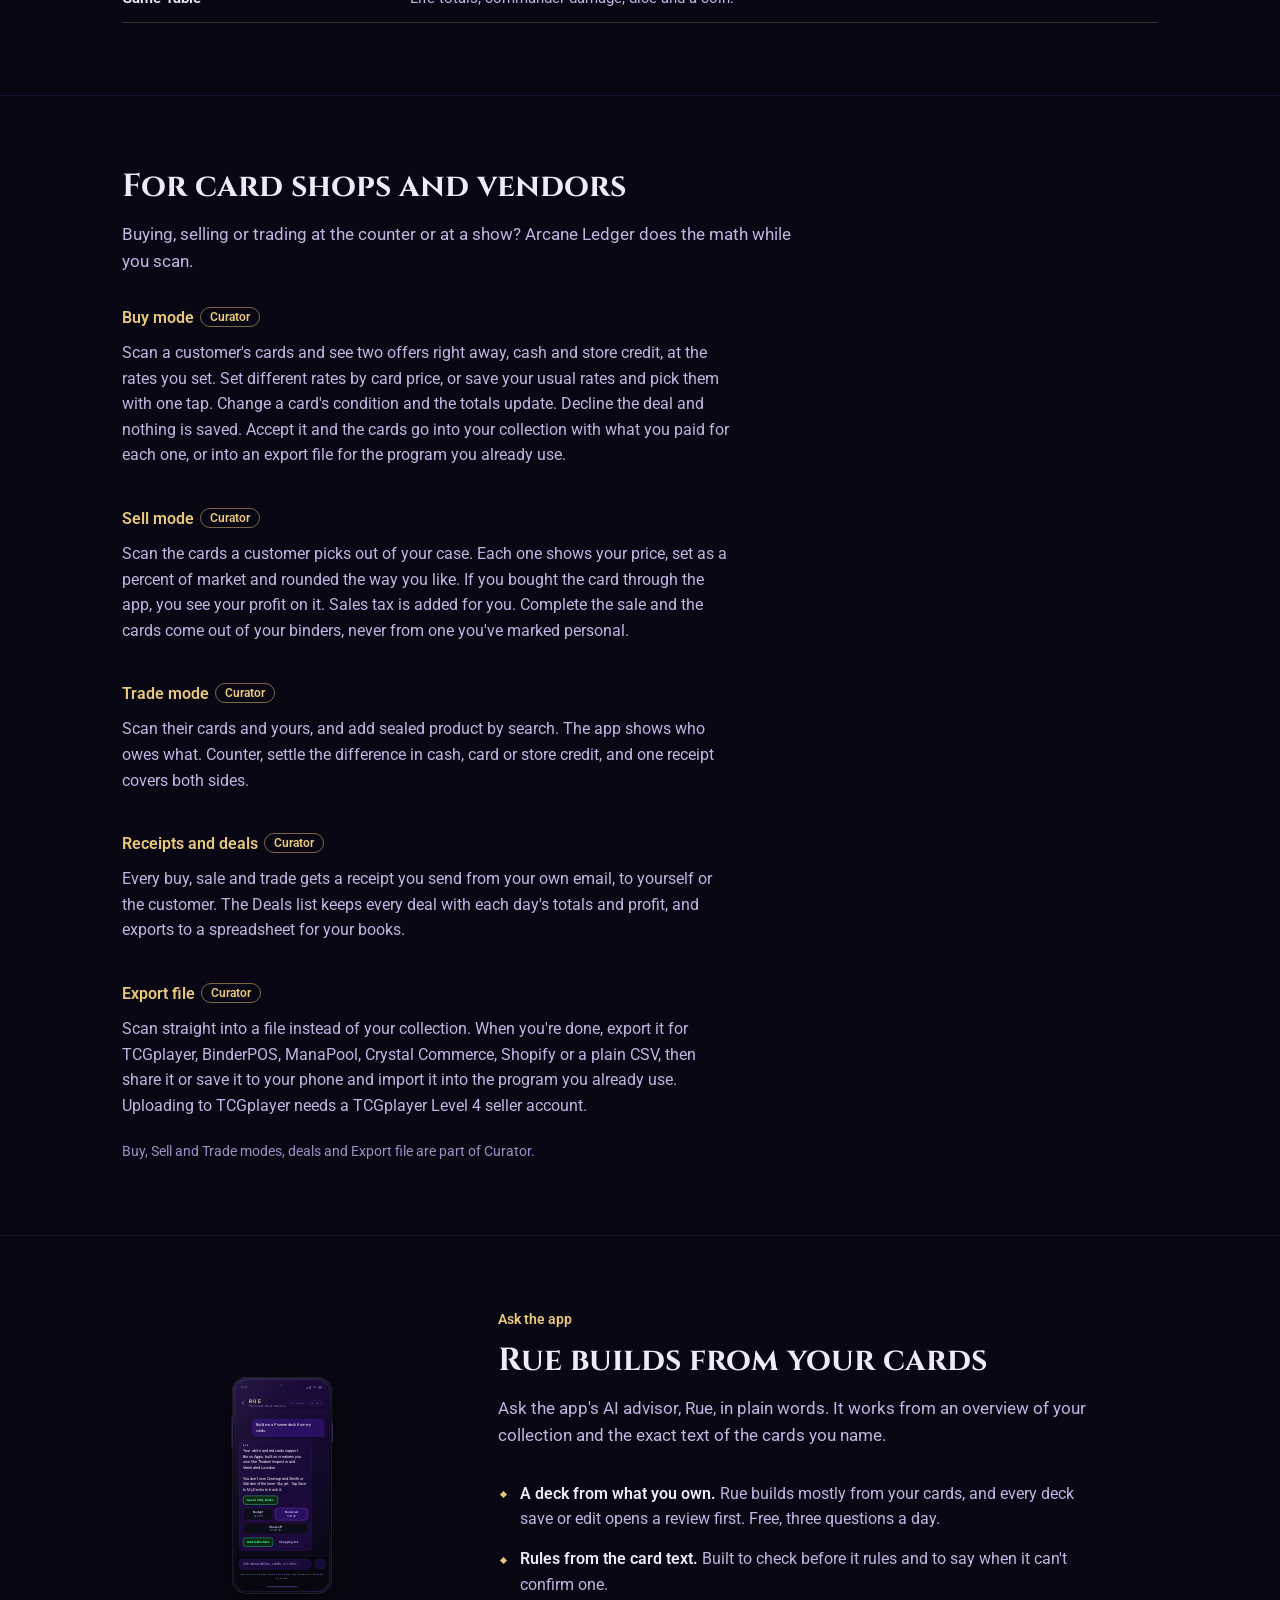
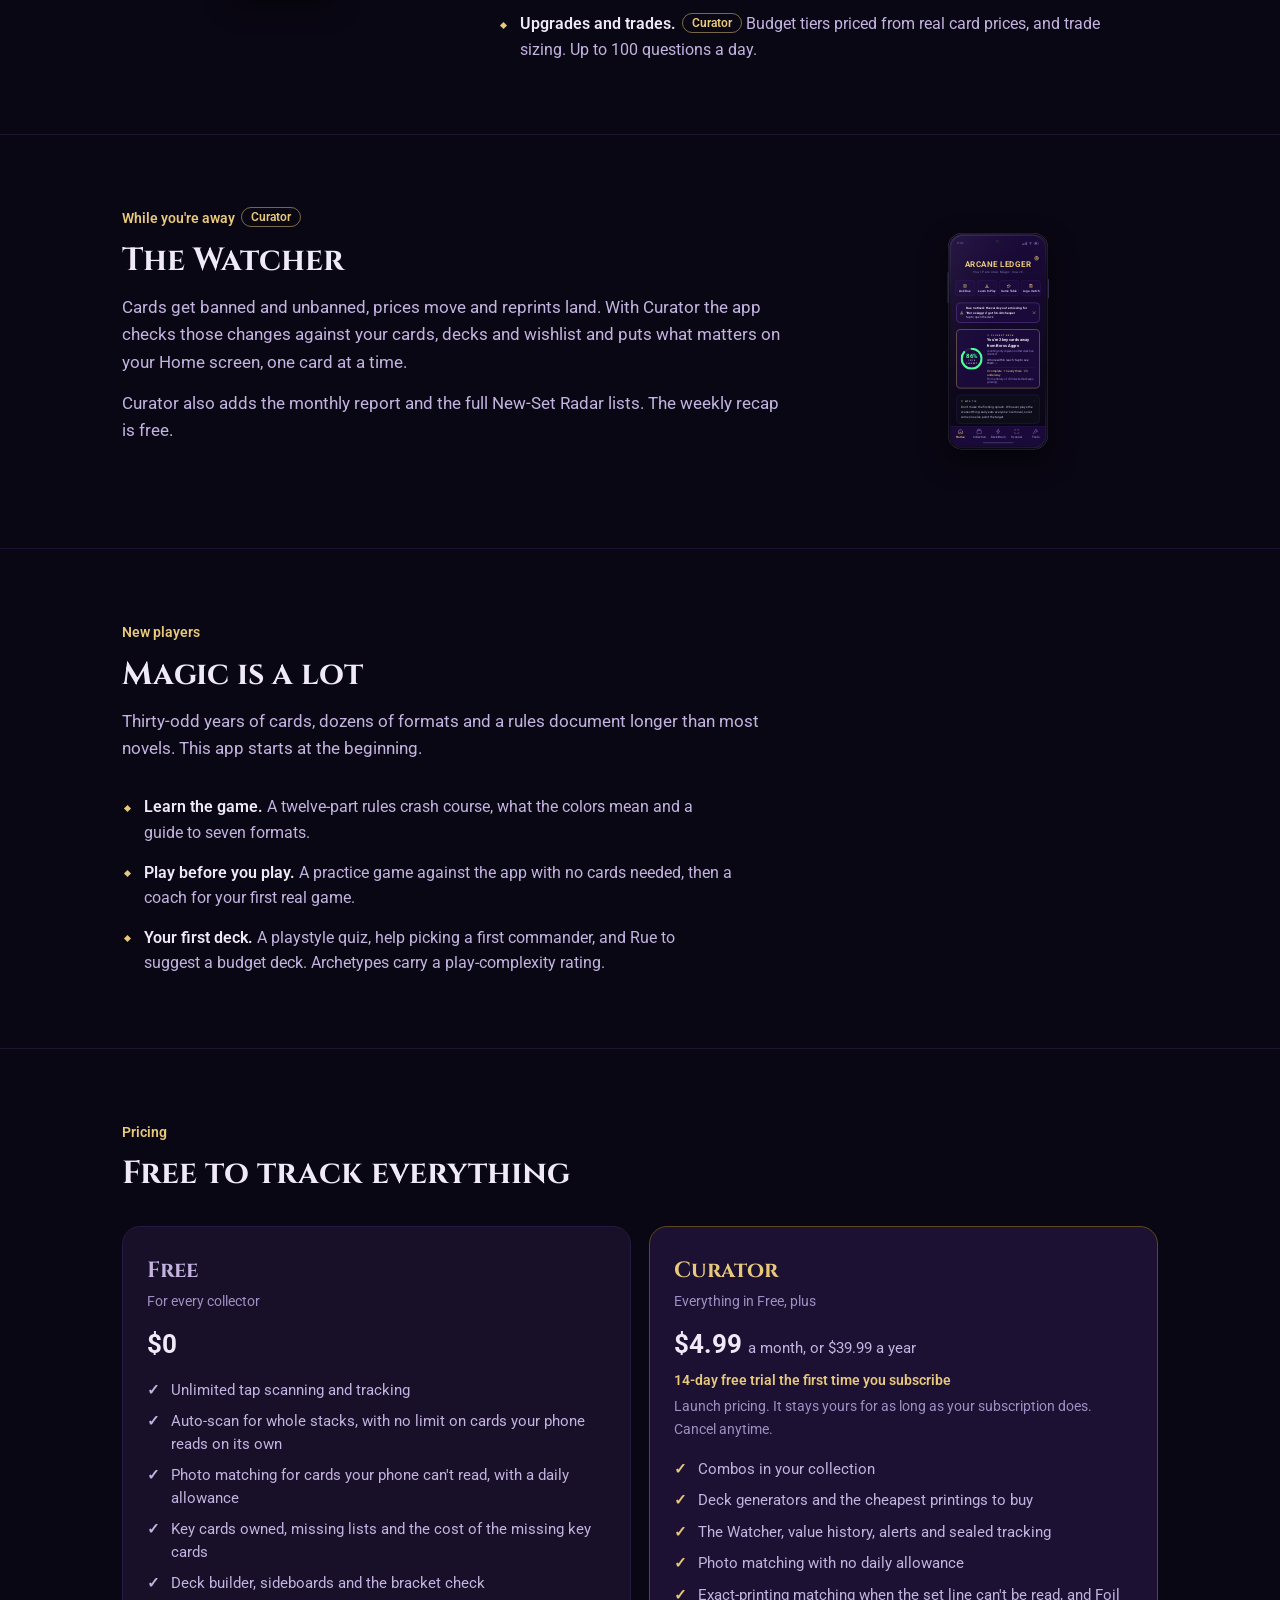
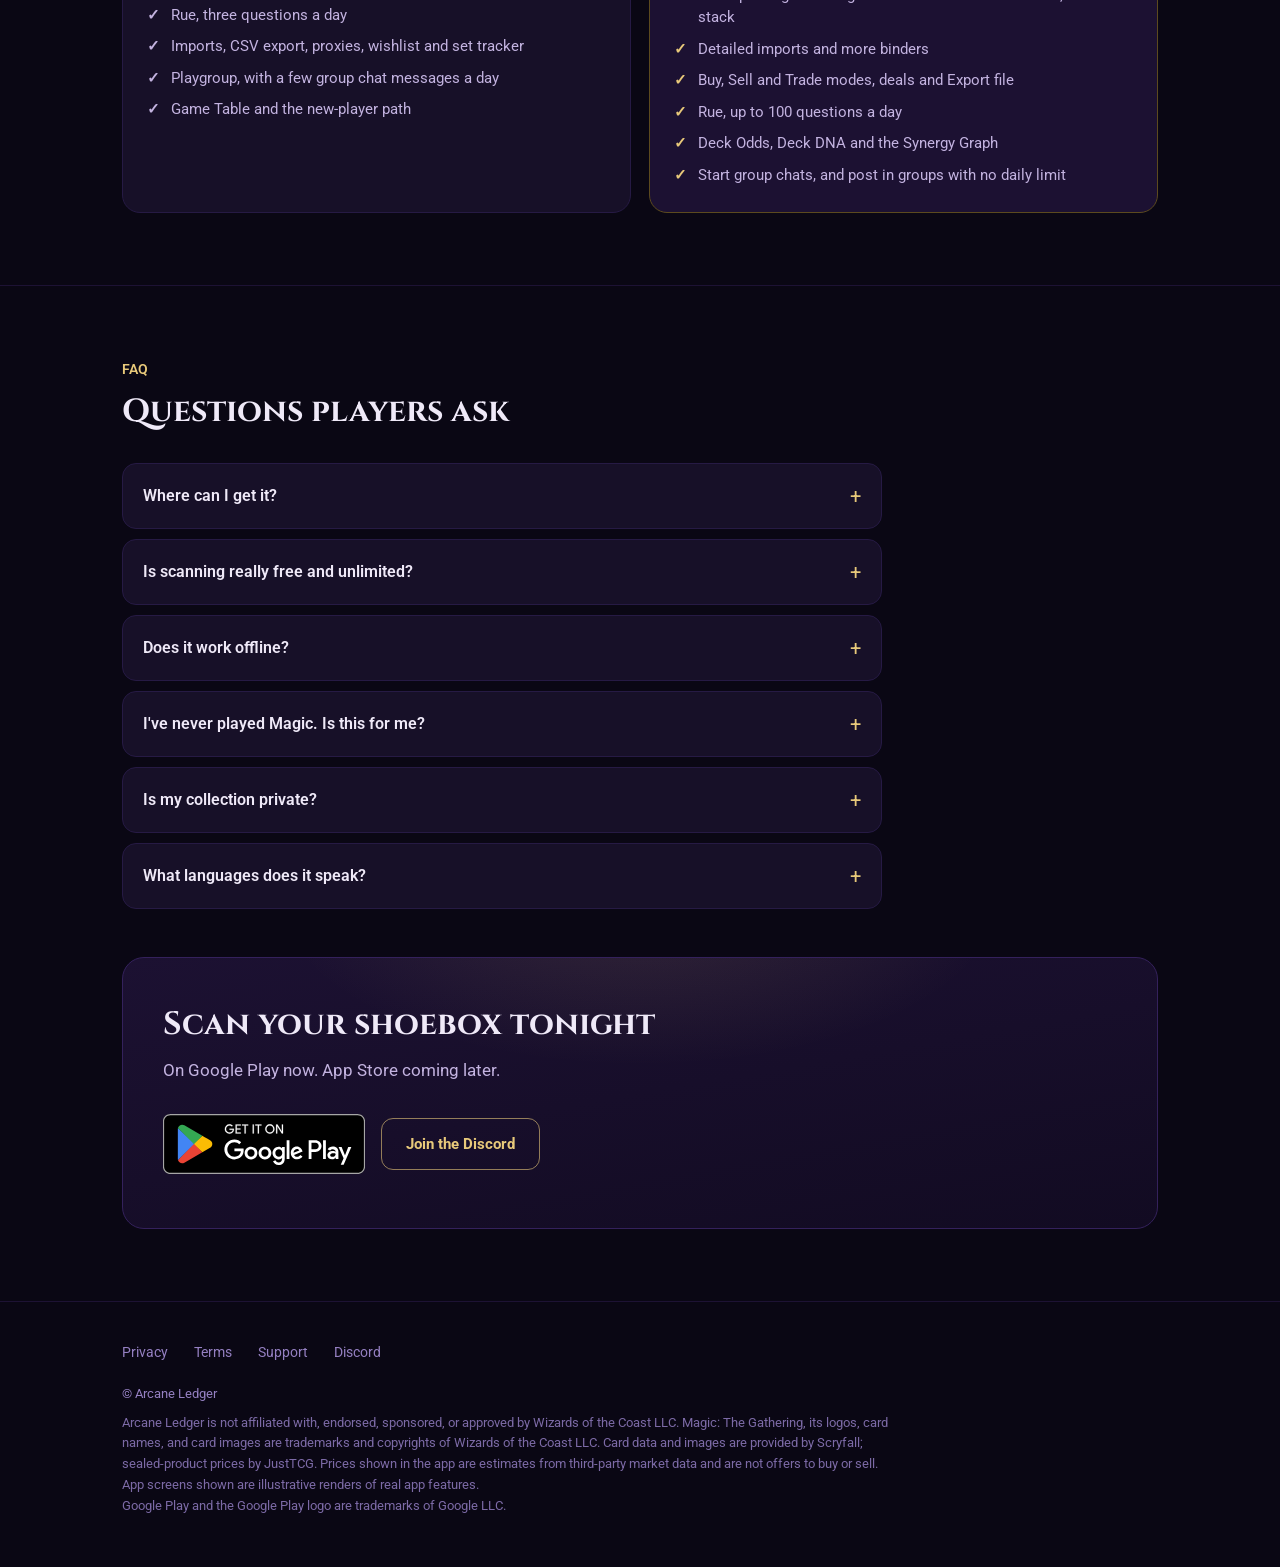
==== commit c36cdb10: "deploy: sync website from ArcaneLedger@570df84" ====
--- a/index.html
+++ b/index.html
@@ -879,9 +879,9 @@
       <p>Every buy, sale and trade gets a receipt you send from your own email, to yourself or the customer. The Deals
         list keeps every deal with each day's totals and profit, and exports to a spreadsheet for your books.</p>
       <h3 class="subhead">Export file<span class="pill">Curator</span></h3>
-      <p>Scan straight into a file instead of your collection. When you're done, export it in a layout several store
-        inventory programs import, or as a plain CSV, then share it or save it to your phone and import it into the
-        program you already use. The app names each layout and what it needs before you export.</p>
+      <p>Scan straight into a file instead of your collection. When you're done, export it for TCGplayer, BinderPOS,
+        ManaPool, Crystal Commerce, Shopify or a plain CSV, then share it or save it to your phone and import it into
+        the program you already use. Uploading to TCGplayer needs a TCGplayer Level 4 seller account.</p>
       <p class="note">Buy, Sell and Trade modes, deals and Export file are part of Curator.</p>
     </div>
   </section>
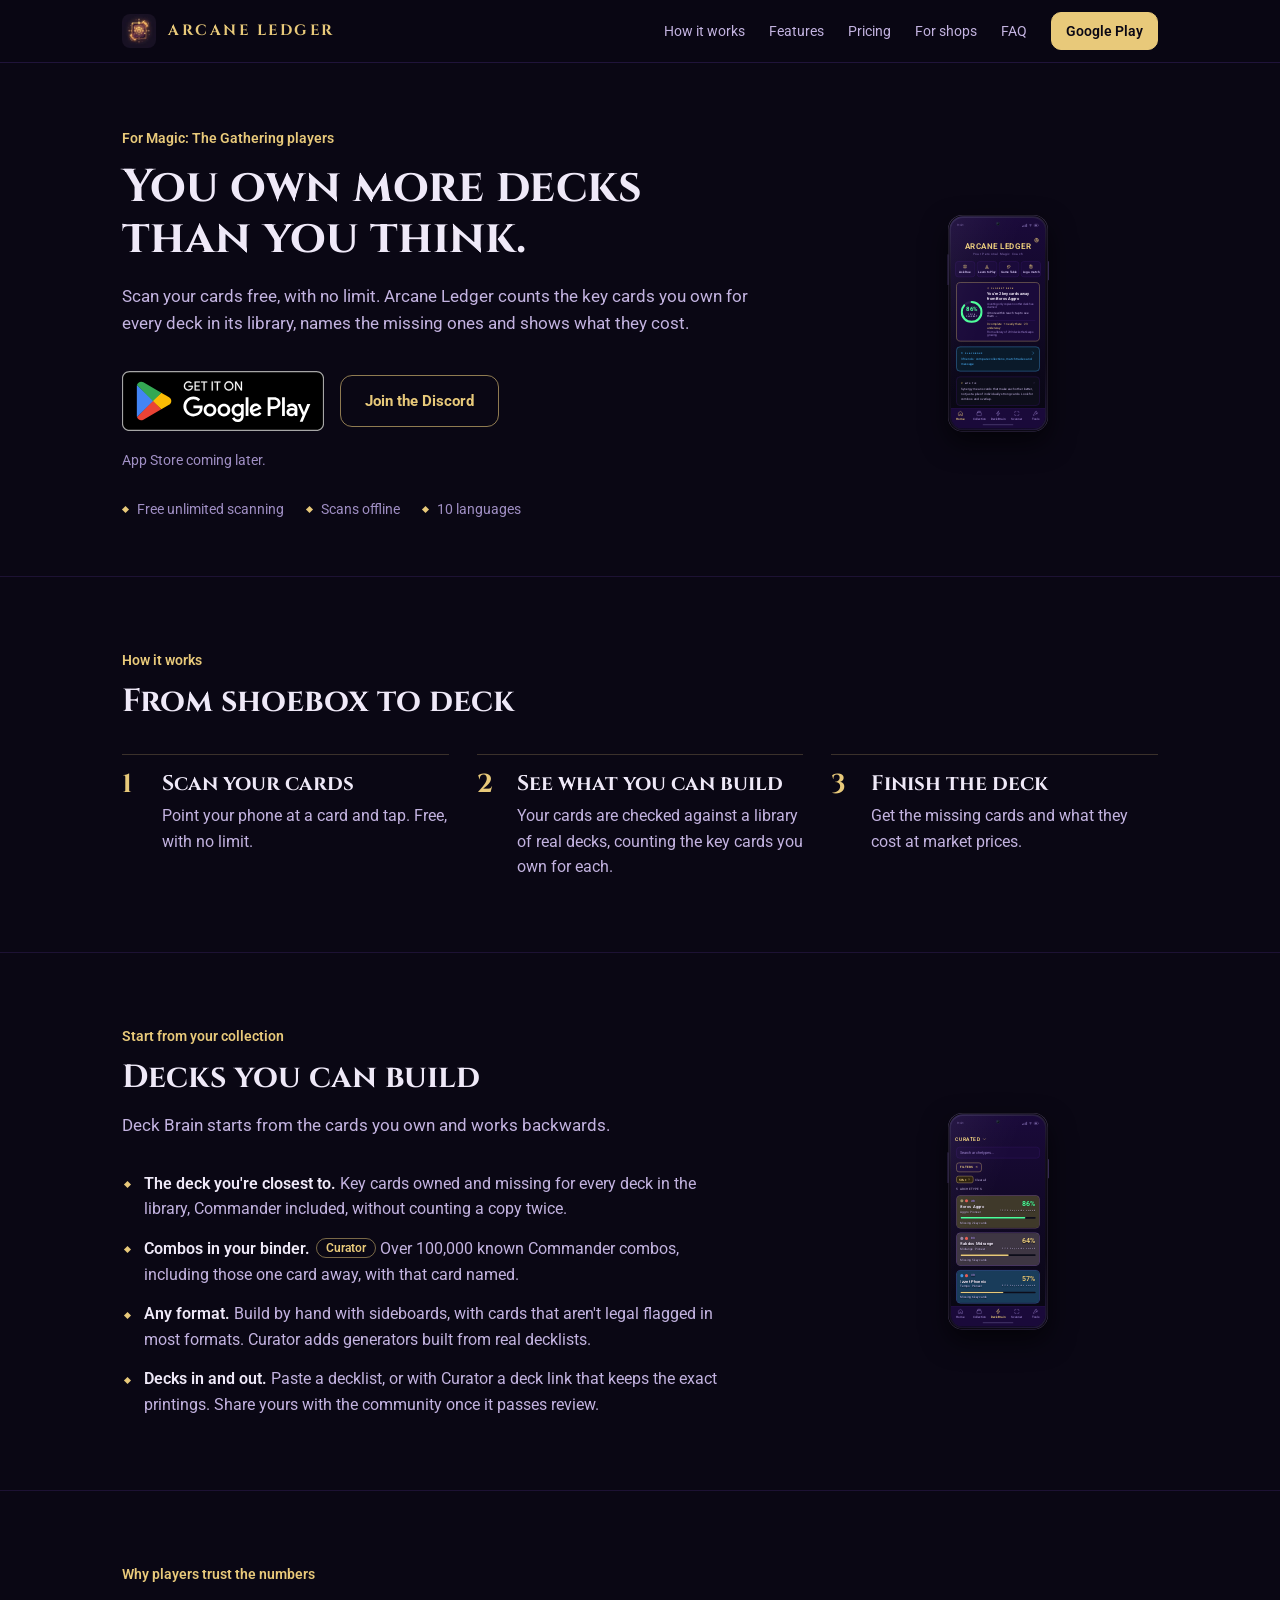
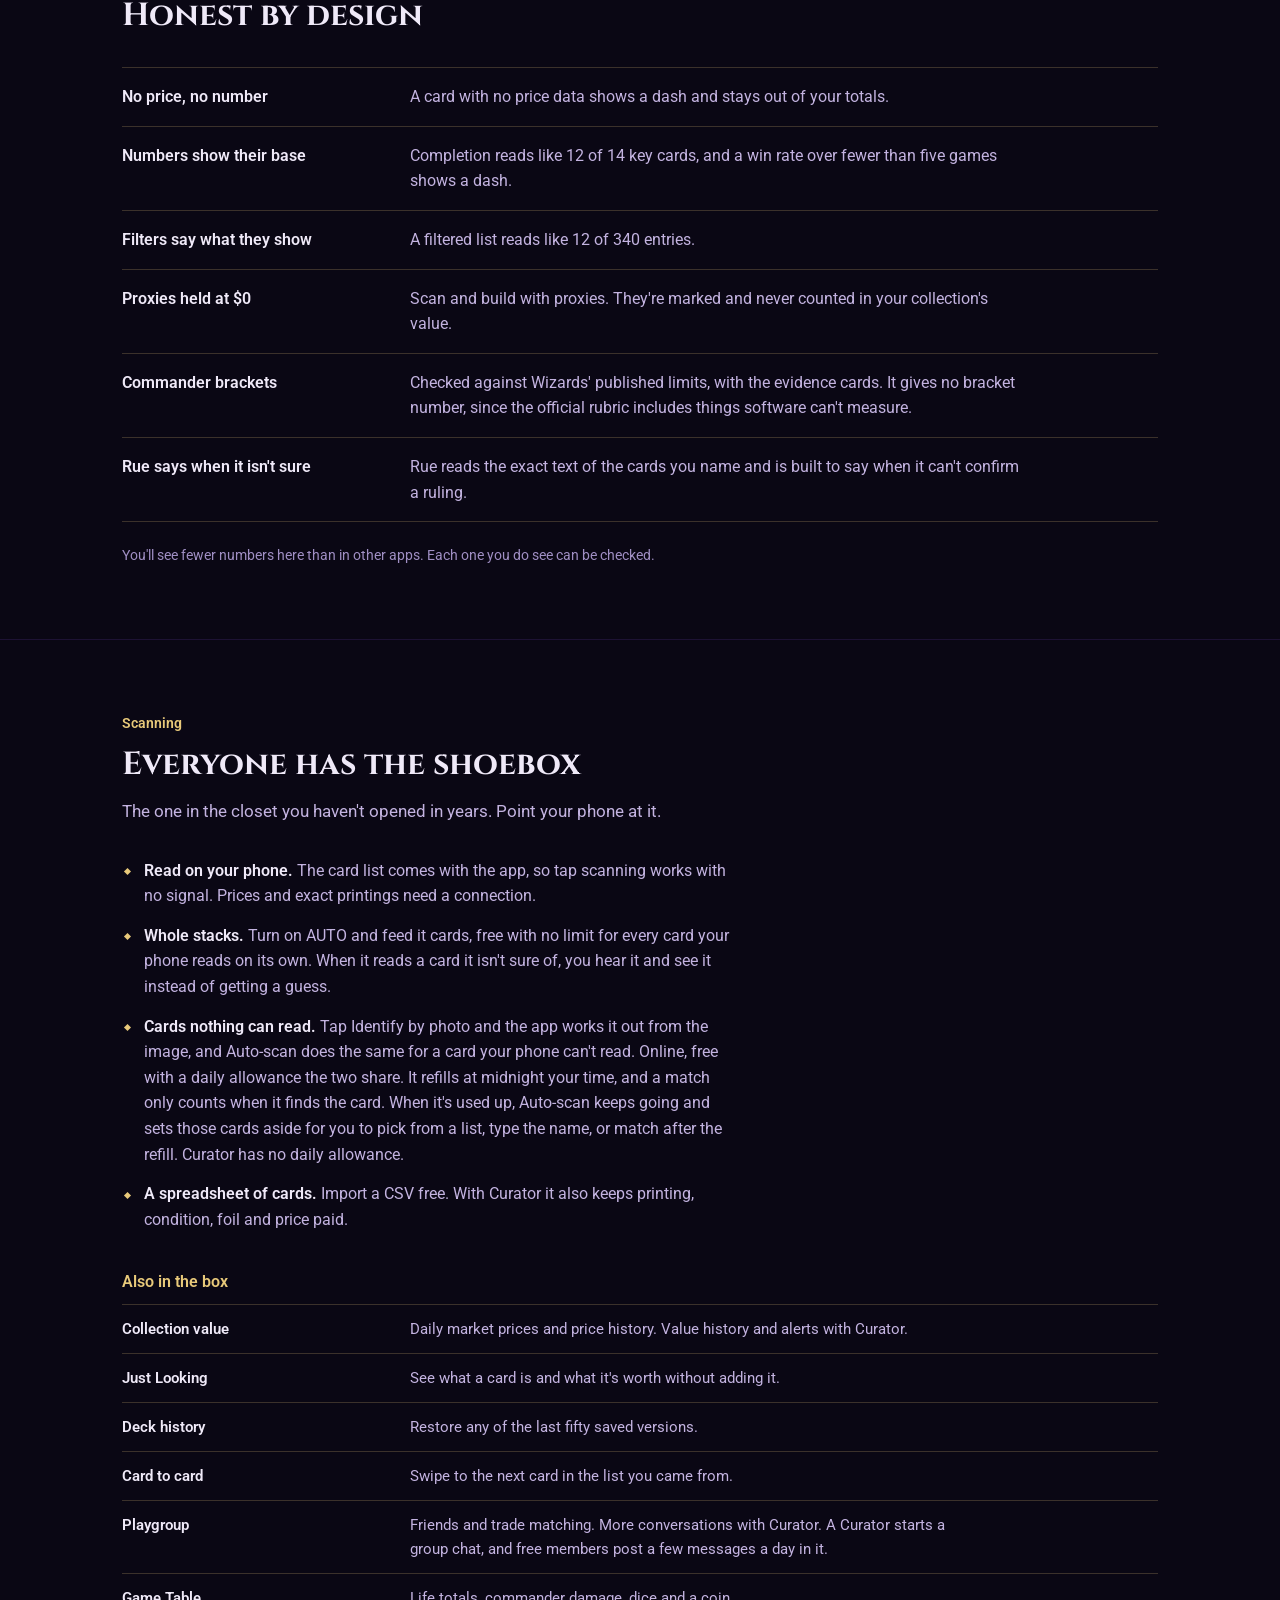
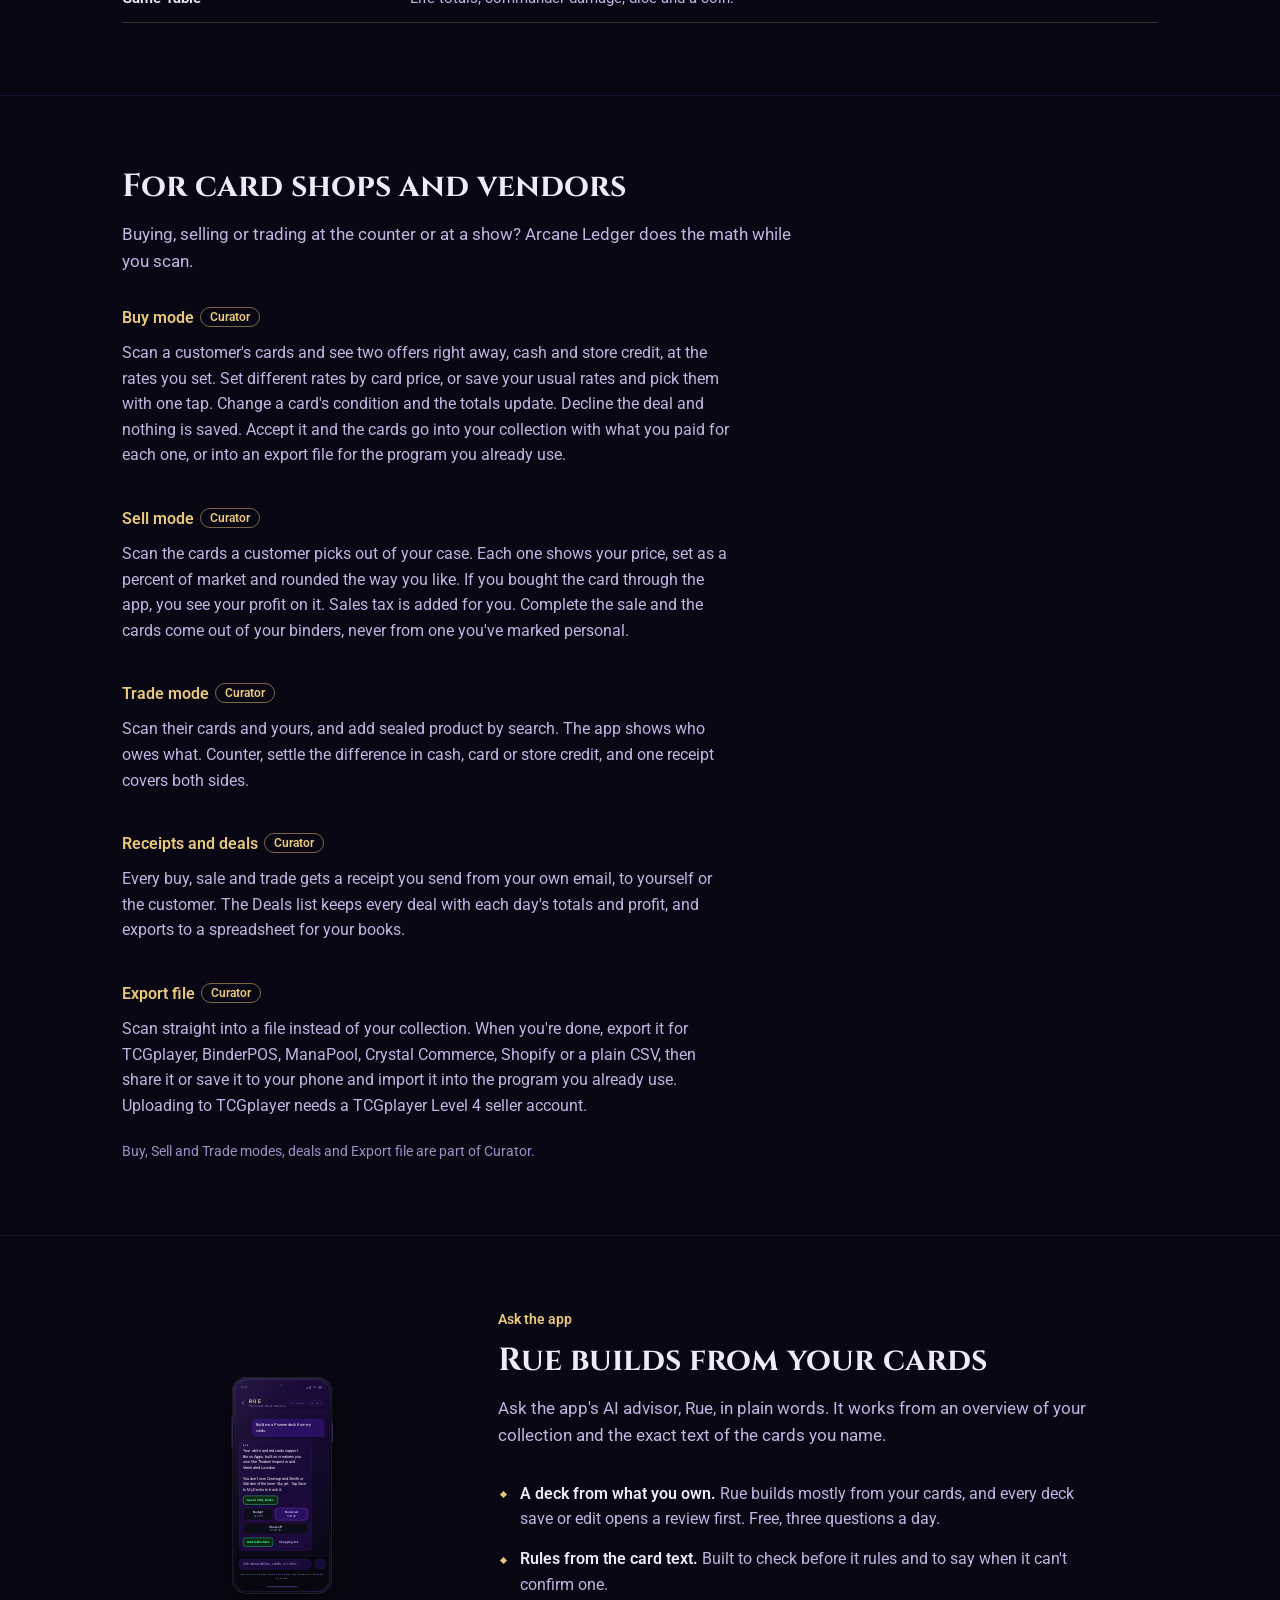
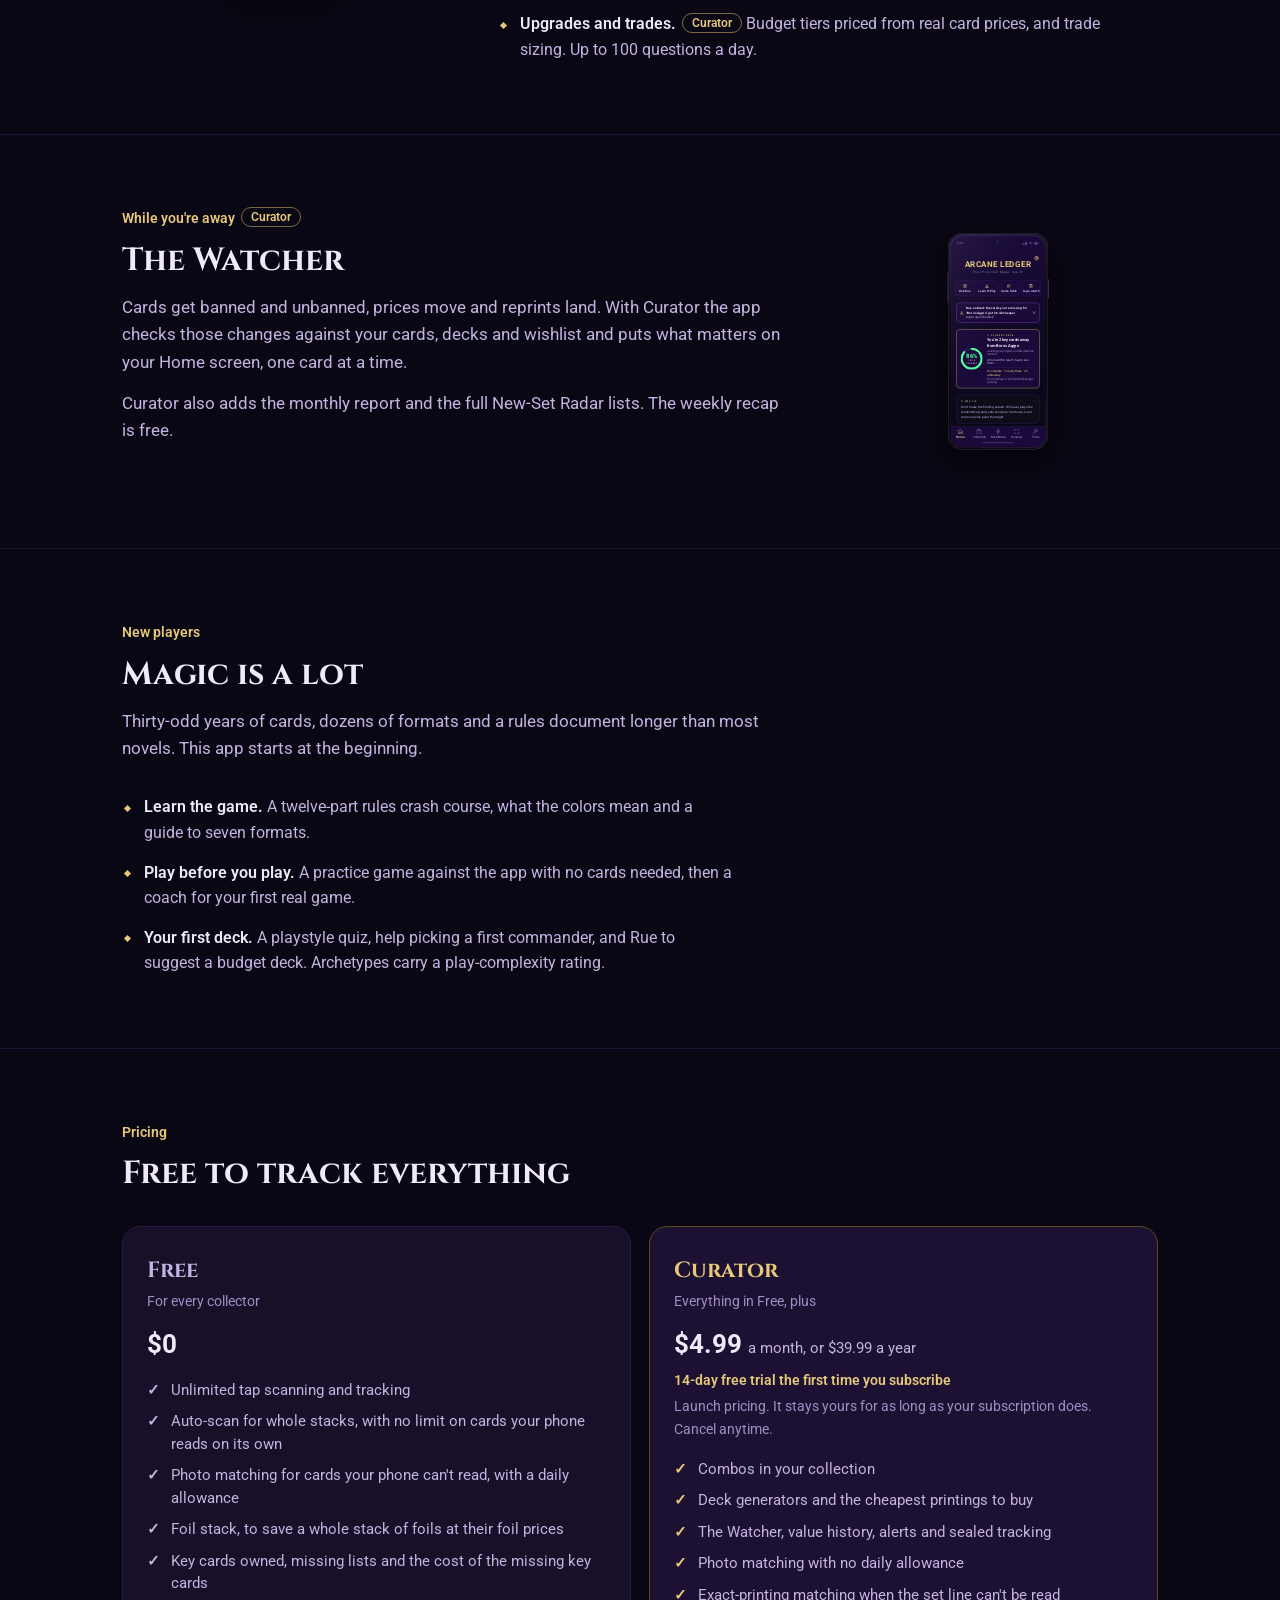
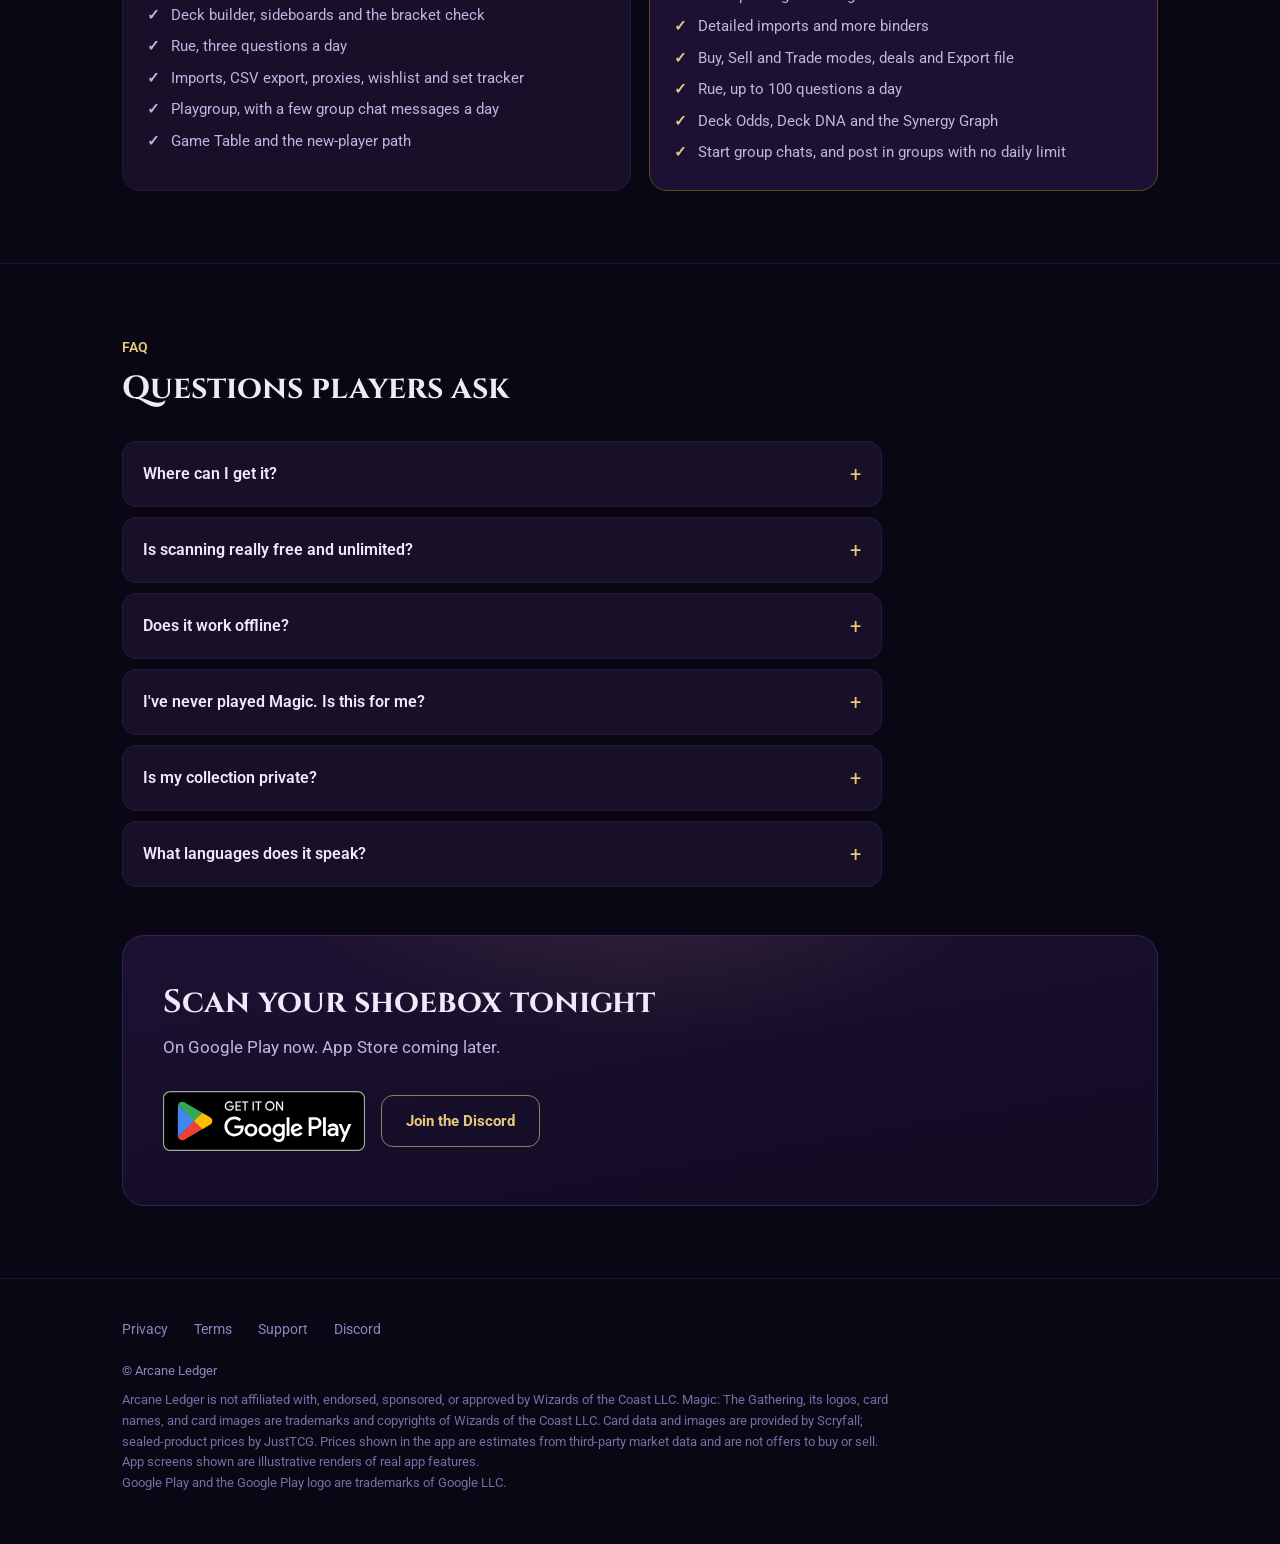
==== commit ecfcf335: "deploy: sync website from ArcaneLedger@07000d7" ====
--- a/index.html
+++ b/index.html
@@ -1054,6 +1054,7 @@
             <li>Unlimited tap scanning and tracking</li>
             <li>Auto-scan for whole stacks, with no limit on cards your phone reads on its own</li>
             <li>Photo matching for cards your phone can't read, with a daily allowance</li>
+            <li>Foil stack, to save a whole stack of foils at their foil prices</li>
             <li>Key cards owned, missing lists and the cost of the missing key cards</li>
             <li>Deck builder, sideboards and the bracket check</li>
             <li>Rue, three questions a day</li>
@@ -1073,7 +1074,7 @@
             <li>Deck generators and the cheapest printings to buy</li>
             <li>The Watcher, value history, alerts and sealed tracking</li>
             <li>Photo matching with no daily allowance</li>
-            <li>Exact-printing matching when the set line can't be read, and Foil stack</li>
+            <li>Exact-printing matching when the set line can't be read</li>
             <li>Detailed imports and more binders</li>
             <li>Buy, Sell and Trade modes, deals and Export file</li>
             <li>Rue, up to 100 questions a day</li>
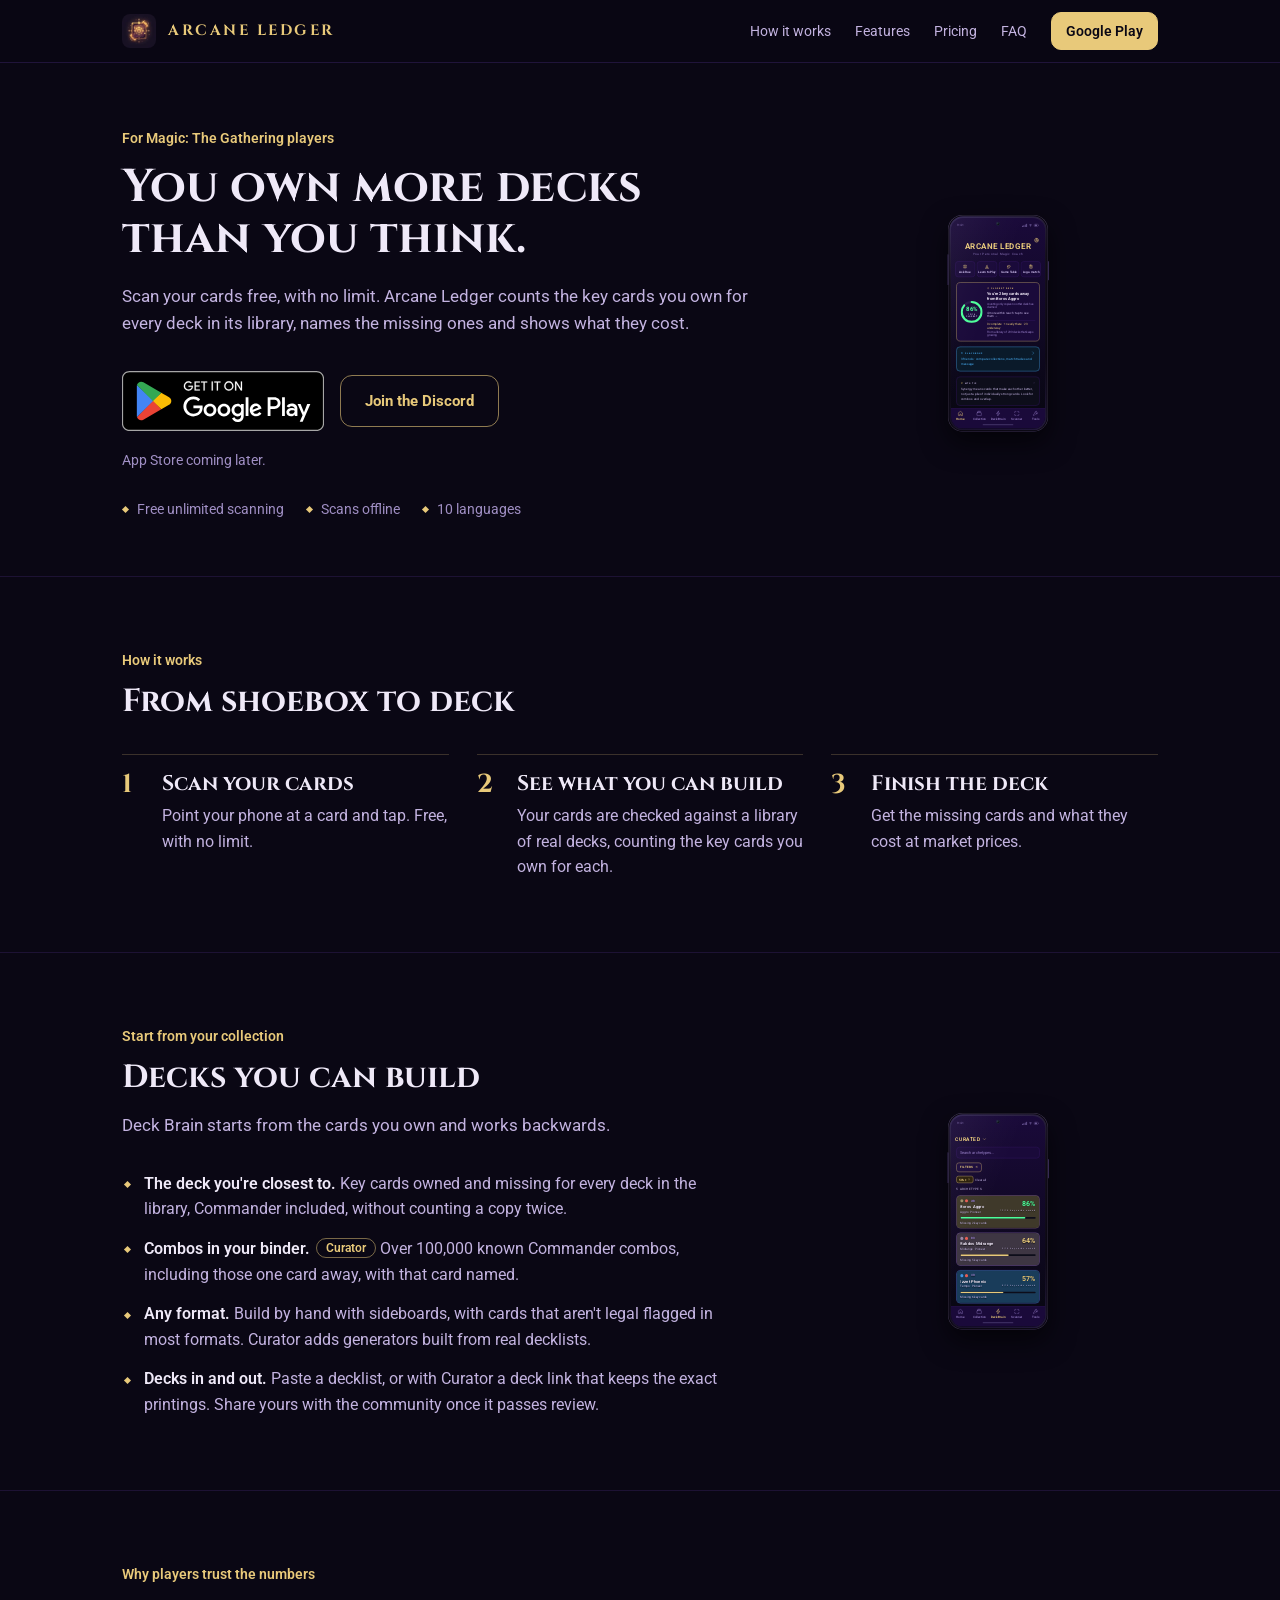
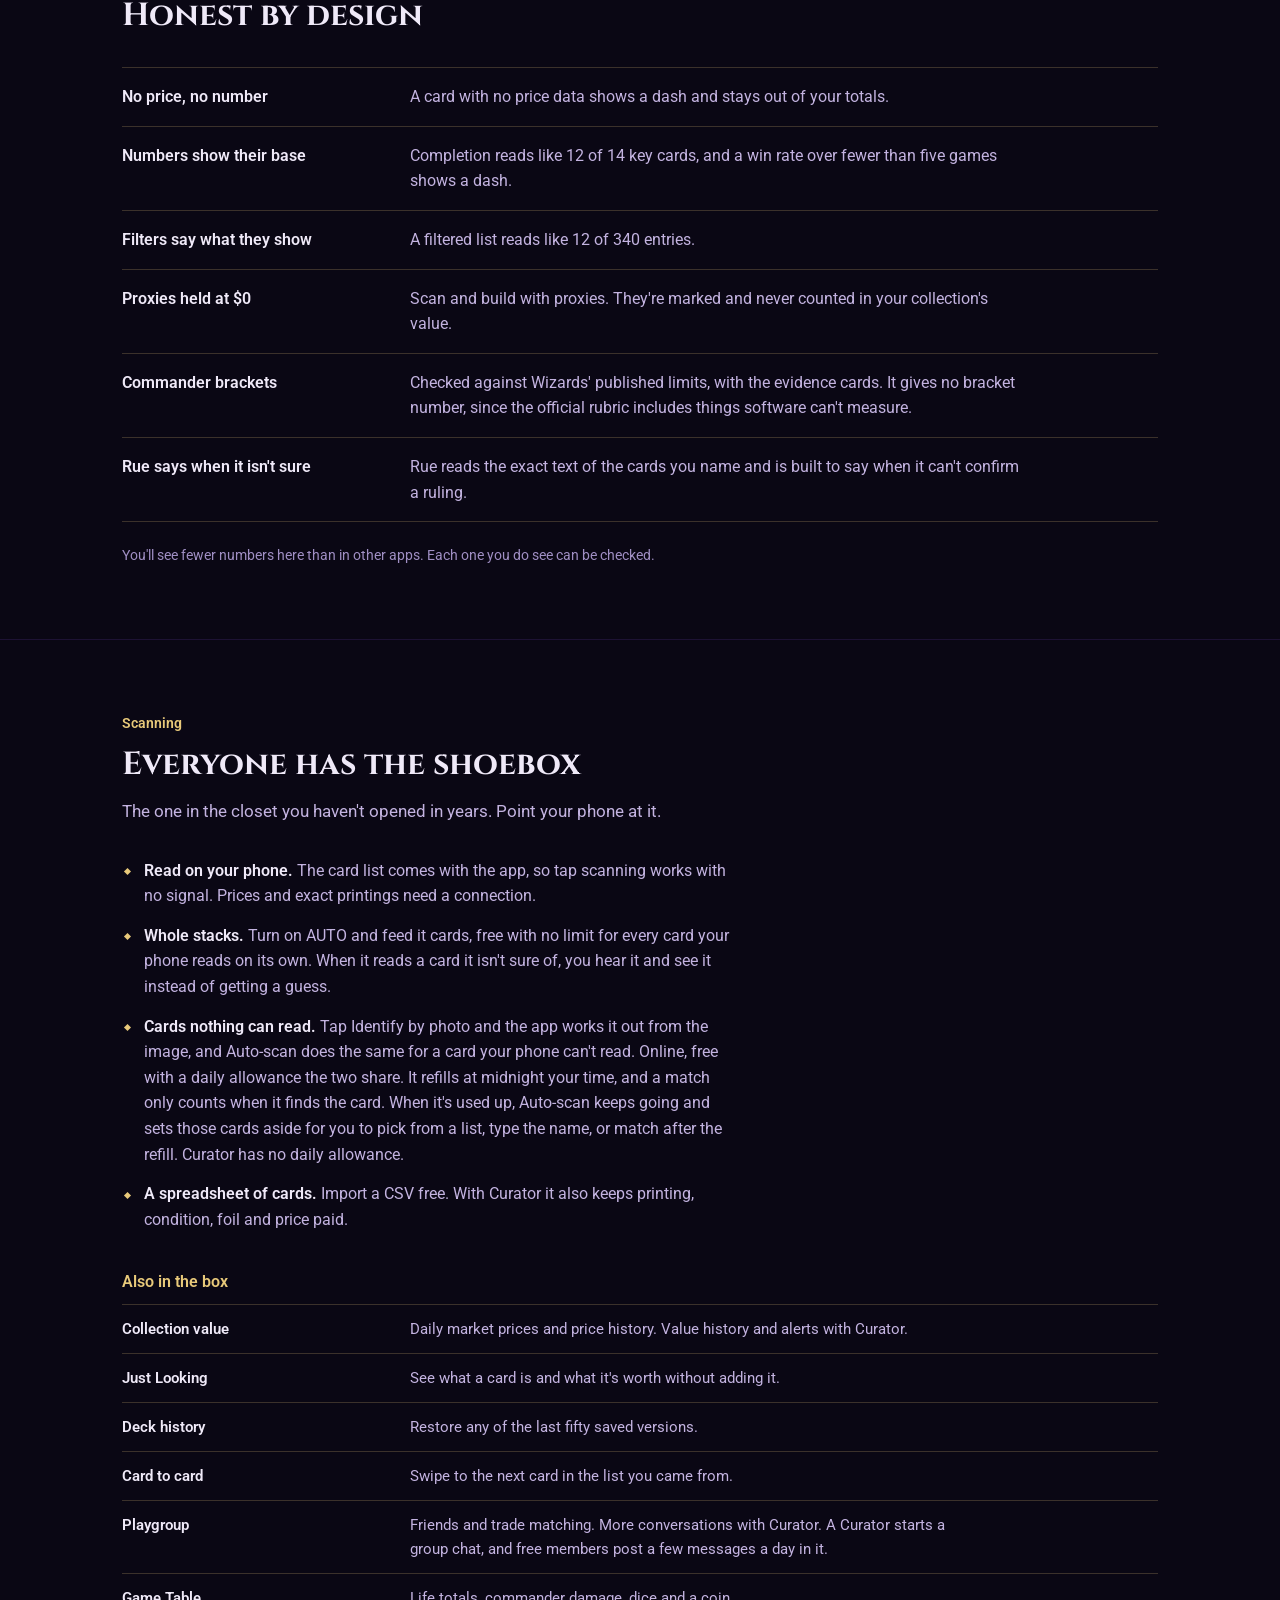
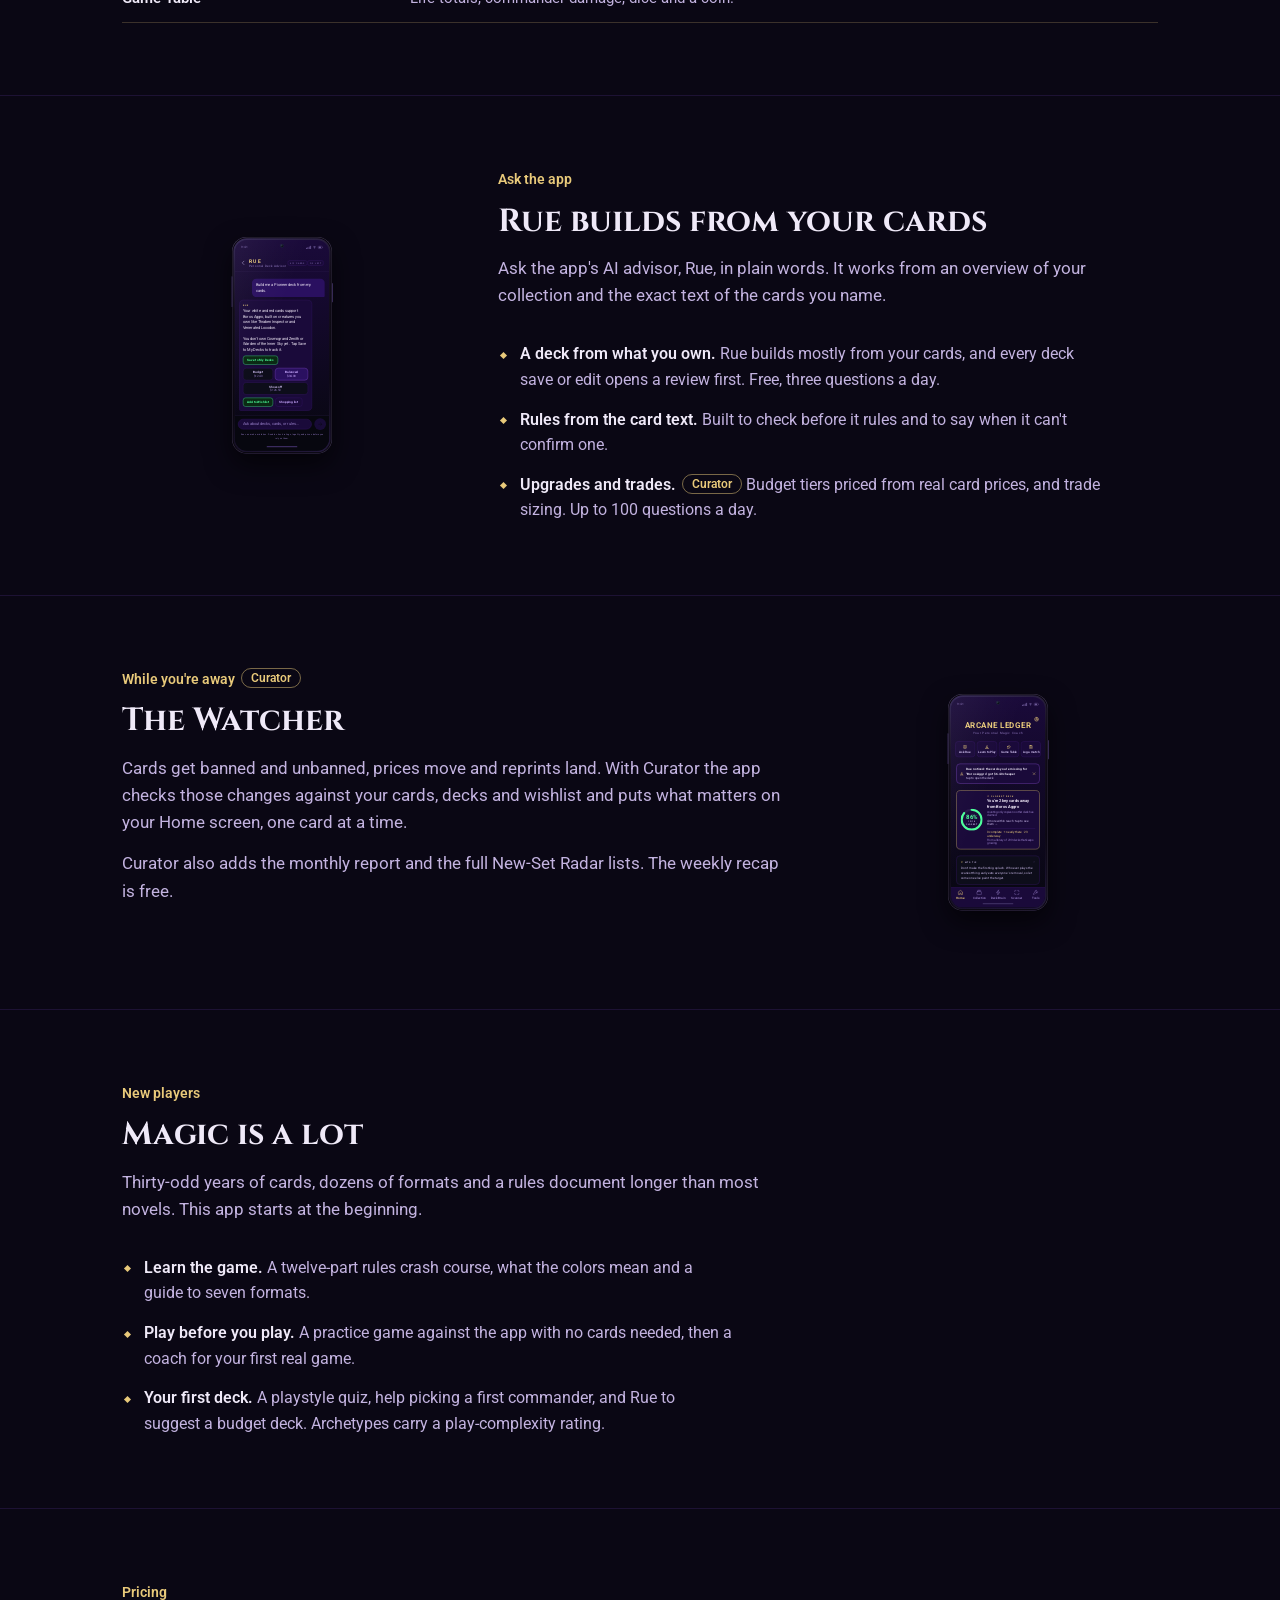
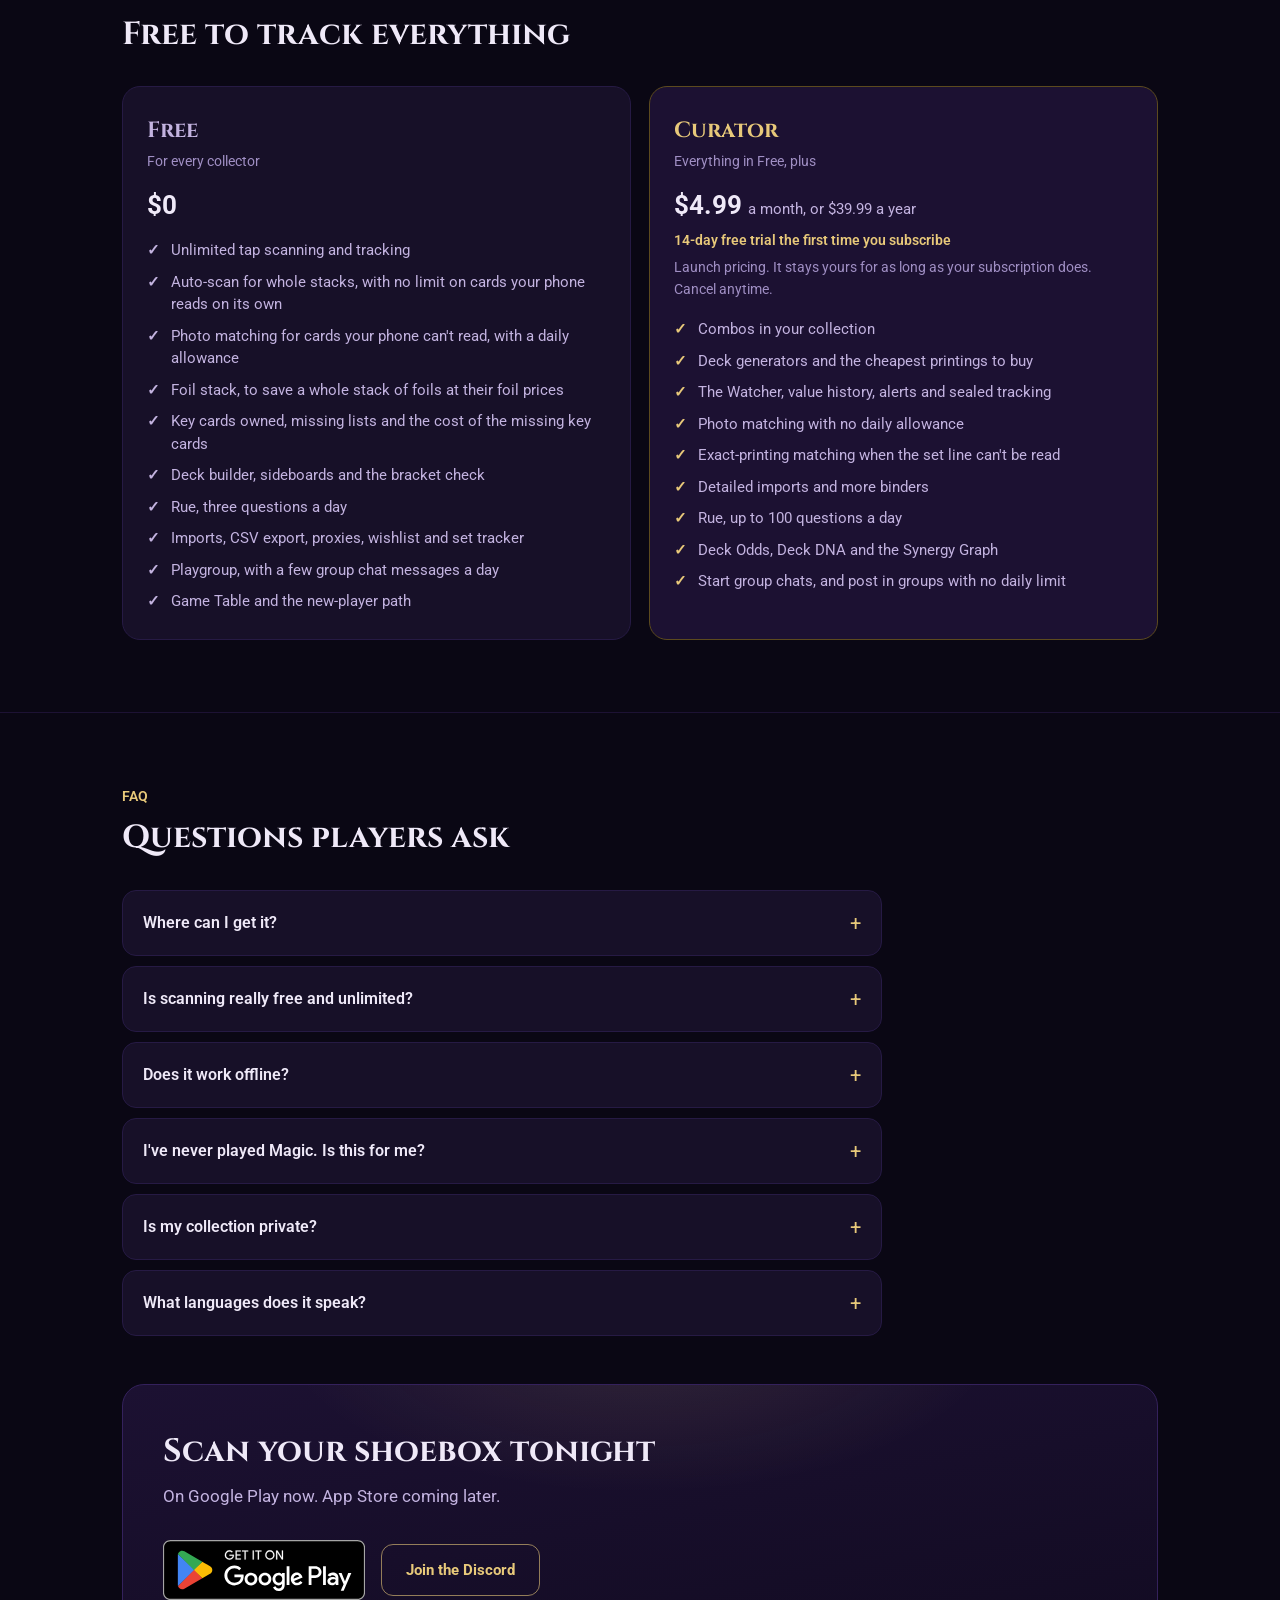
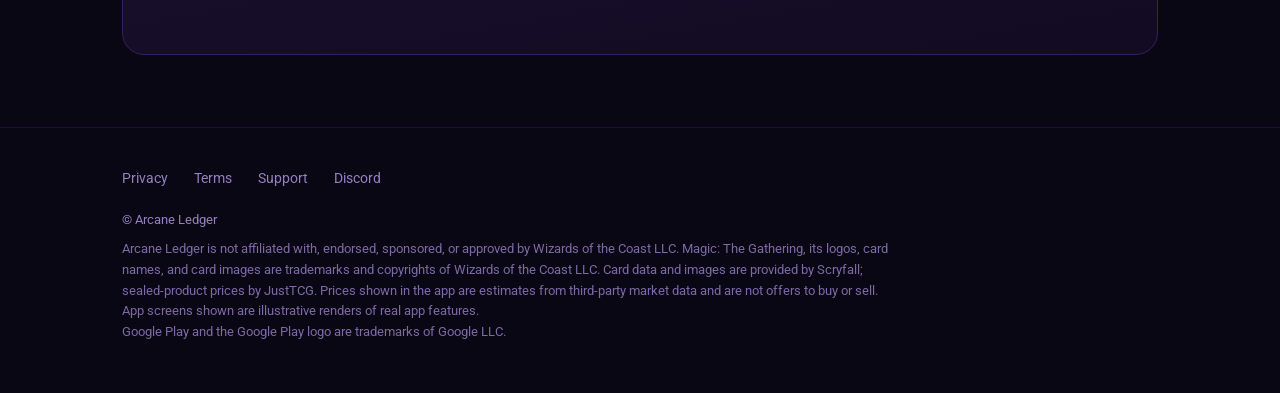
==== commit edefe338: "deploy: sync website from ArcaneLedger@da22a97" ====
--- a/index.html
+++ b/index.html
@@ -459,9 +459,6 @@
     .ledger.small .row { padding: 12px 0; }
     .ledger.small dd, .ledger.small dt { font-size: 15px; }
     .subhead { font-family: var(--body); font-size: 16px; font-weight: 600; color: var(--gold); margin: 40px 0 12px; }
-    /* For card shops and vendors: a heading per feature, its paragraph in the lists' colour. */
-    .shop .sect-head + .subhead { margin-top: 0; }
-    .shop .subhead + p { color: var(--soft); }
 
     /* Pricing: one of the three boxed things */
     .price-grid { display: grid; grid-template-columns: repeat(2, 1fr); gap: 18px; align-items: stretch; }
@@ -588,7 +585,6 @@
         <a href="/#how">How it works</a>
         <a href="/#features">Features</a>
         <a href="/#pricing">Pricing</a>
-        <a href="/shops.html">For shops</a>
         <a href="/#faq">FAQ</a>
         <a class="cta cta-play when-live" href="/get/android/">Google Play</a>
       </nav>
@@ -853,38 +849,9 @@
     </div>
   </section>
 
-  <!-- 6. For card shops and vendors. Chris's text, word for word (Buy mode and Export file 2026-10-06; the intro, Sell mode,
-       Trade mode, Receipts and deals and the closing line approved by him 2026-10-14); do not reword it. Only what is live on
-       the phones goes here: taking one card out of an offer is built (2026-10-06) and waits for its update before it is
-       mentioned. Each claim and the code that makes it true: scripts/tests/test_website_shop_section.js. -->
-  <section id="shops" class="sect shop">
-    <div class="wrap">
-      <div class="sect-head">
-        <h2>For card shops and vendors</h2>
-        <p>Buying, selling or trading at the counter or at a show? Arcane Ledger does the math while you scan.</p>
-      </div>
-      <h3 class="subhead">Buy mode<span class="pill">Curator</span></h3>
-      <p>Scan a customer's cards and see two offers right away, cash and store credit, at the rates you set. Set
-        different rates by card price, or save your usual rates and pick them with one tap. Change a card's condition
-        and the totals update. Decline the deal and nothing is saved. Accept it and the cards go into your collection
-        with what you paid for each one, or into an export file for the program you already use.</p>
-      <h3 class="subhead">Sell mode<span class="pill">Curator</span></h3>
-      <p>Scan the cards a customer picks out of your case. Each one shows your price, set as a percent of market and
-        rounded the way you like. If you bought the card through the app, you see your profit on it. Sales tax is added
-        for you. Complete the sale and the cards come out of your binders, never from one you've marked personal.</p>
-      <h3 class="subhead">Trade mode<span class="pill">Curator</span></h3>
-      <p>Scan their cards and yours, and add sealed product by search. The app shows who owes what. Counter, settle the
-        difference in cash, card or store credit, and one receipt covers both sides.</p>
-      <h3 class="subhead">Receipts and deals<span class="pill">Curator</span></h3>
-      <p>Every buy, sale and trade gets a receipt you send from your own email, to yourself or the customer. The Deals
-        list keeps every deal with each day's totals and profit, and exports to a spreadsheet for your books.</p>
-      <h3 class="subhead">Export file<span class="pill">Curator</span></h3>
-      <p>Scan straight into a file instead of your collection. When you're done, export it for TCGplayer, BinderPOS,
-        ManaPool, Crystal Commerce, Shopify or a plain CSV, then share it or save it to your phone and import it into
-        the program you already use. Uploading to TCGplayer needs a TCGplayer Level 4 seller account.</p>
-      <p class="note">Buy, Sell and Trade modes, deals and Export file are part of Curator.</p>
-    </div>
-  </section>
+  <!-- 6. (The card shops section, Chris's approved text of 2026-10-06 and 2026-10-14, was TAKEN DOWN by the shop-hide brief of
+       2026-10-28: the app hides its shop tools from every account not on the admin's allowlist. Its words are in git at b5c7e05c,
+       website/index.html, section id "shops"; scripts/tests/test_website_shop_section.js pins that the site names no shop tool.) -->
 
   <!-- 7. Rue -->
   <section class="sect">
@@ -1076,7 +1043,6 @@
             <li>Photo matching with no daily allowance</li>
             <li>Exact-printing matching when the set line can't be read</li>
             <li>Detailed imports and more binders</li>
-            <li>Buy, Sell and Trade modes, deals and Export file</li>
             <li>Rue, up to 100 questions a day</li>
             <li>Deck Odds, Deck DNA and the Synergy Graph</li>
             <li>Start group chats, and post in groups with no daily limit</li>
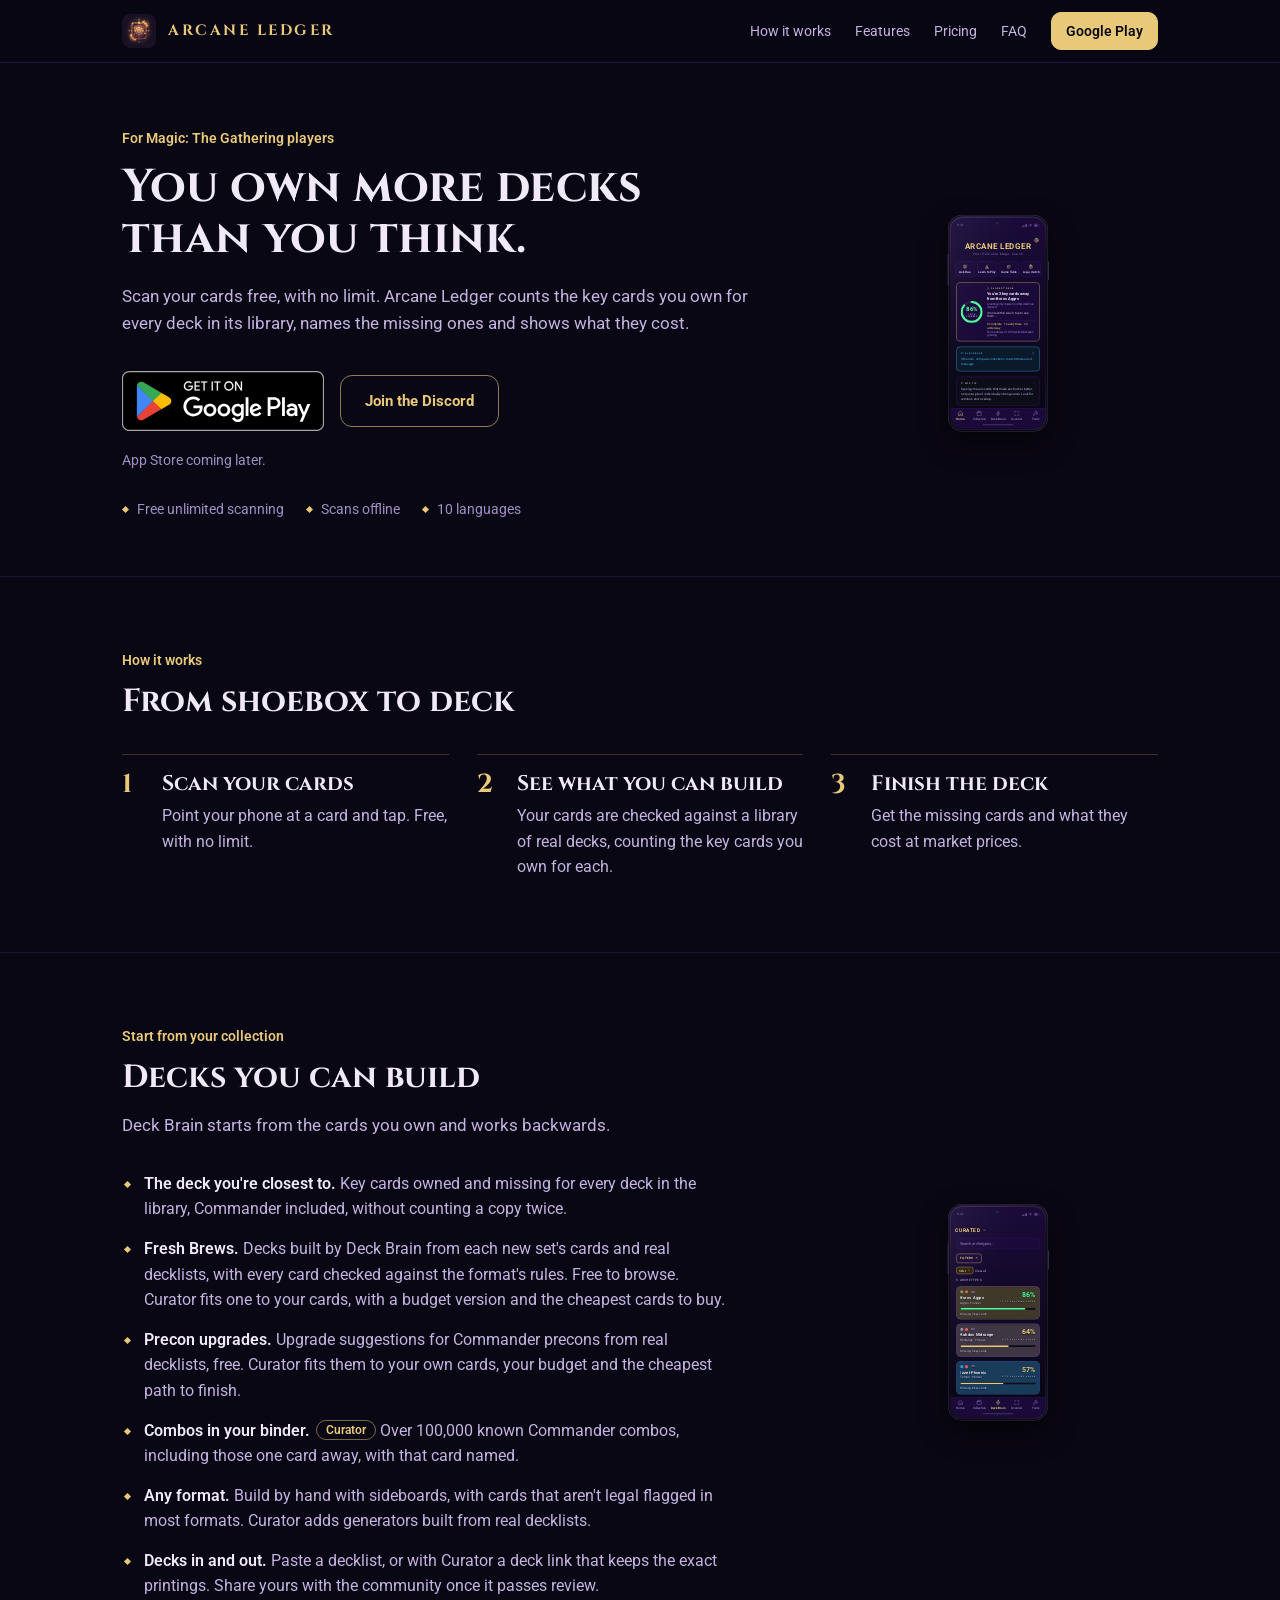
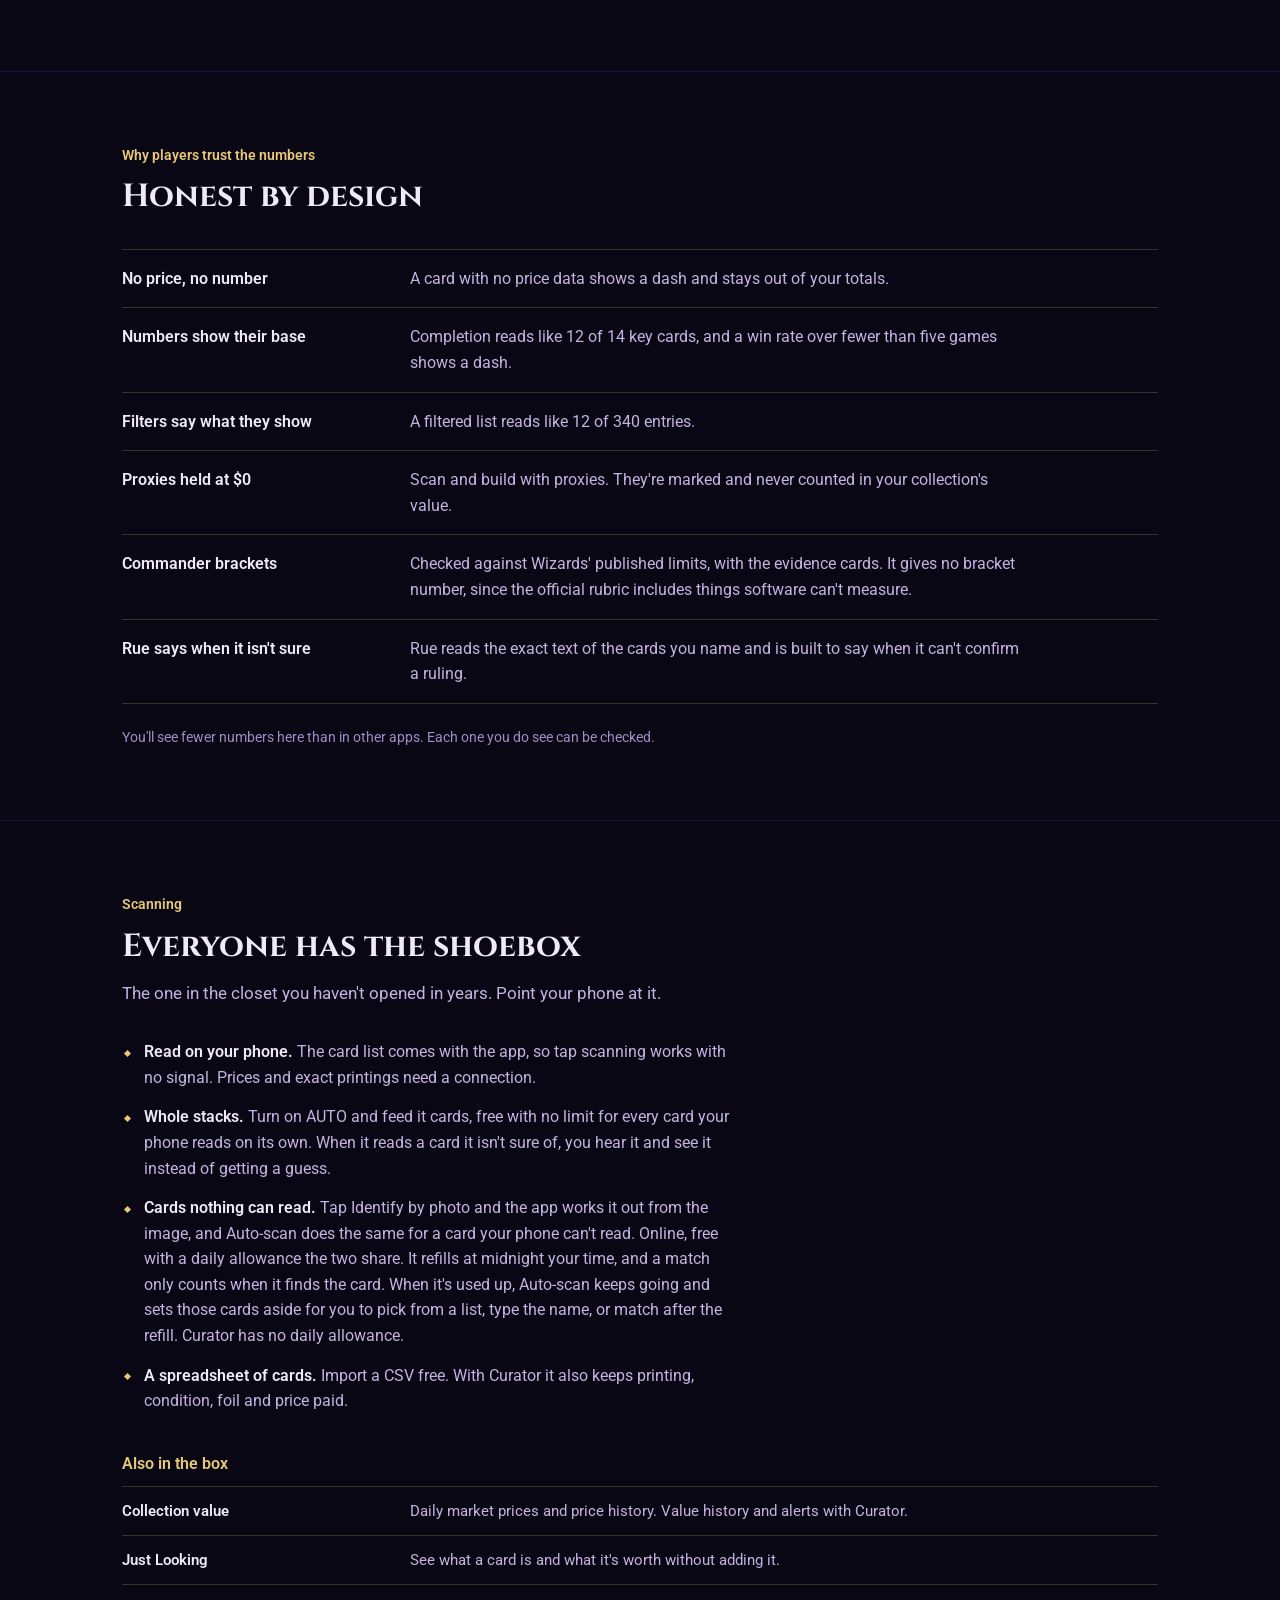
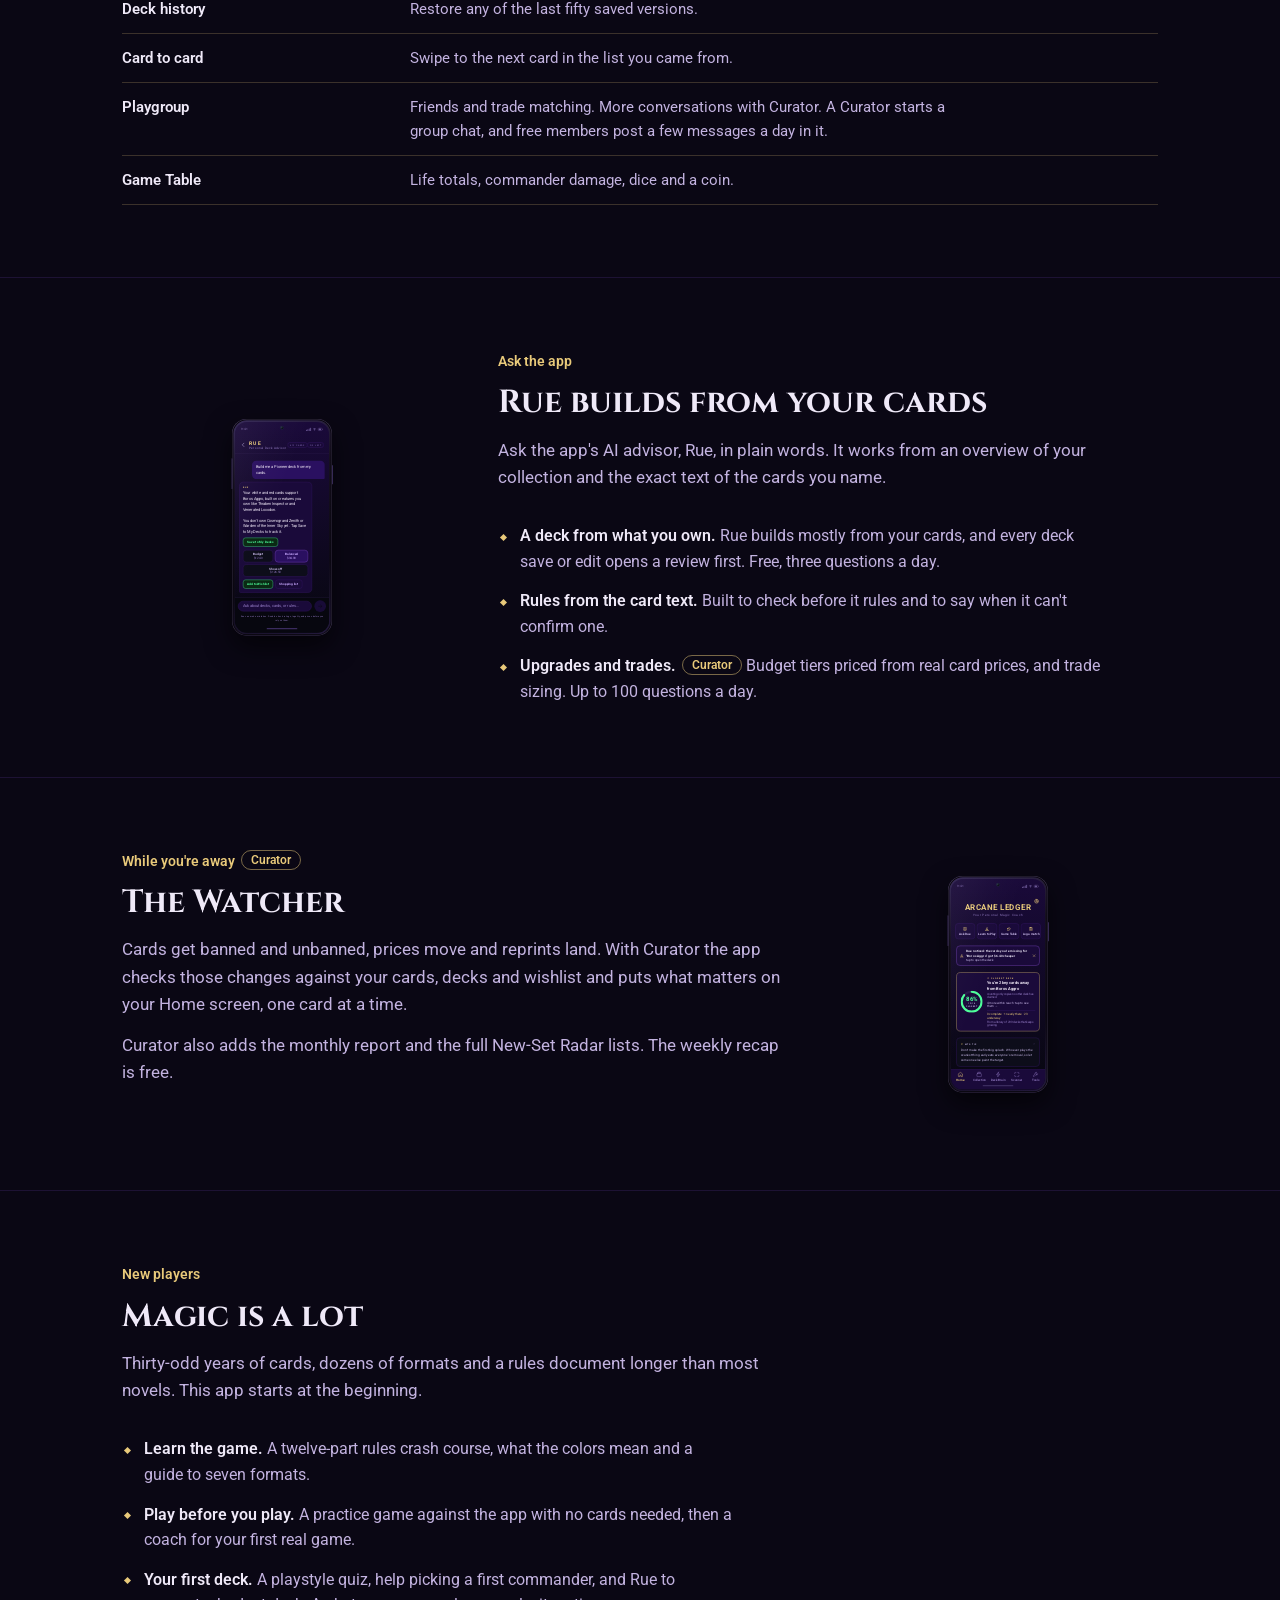
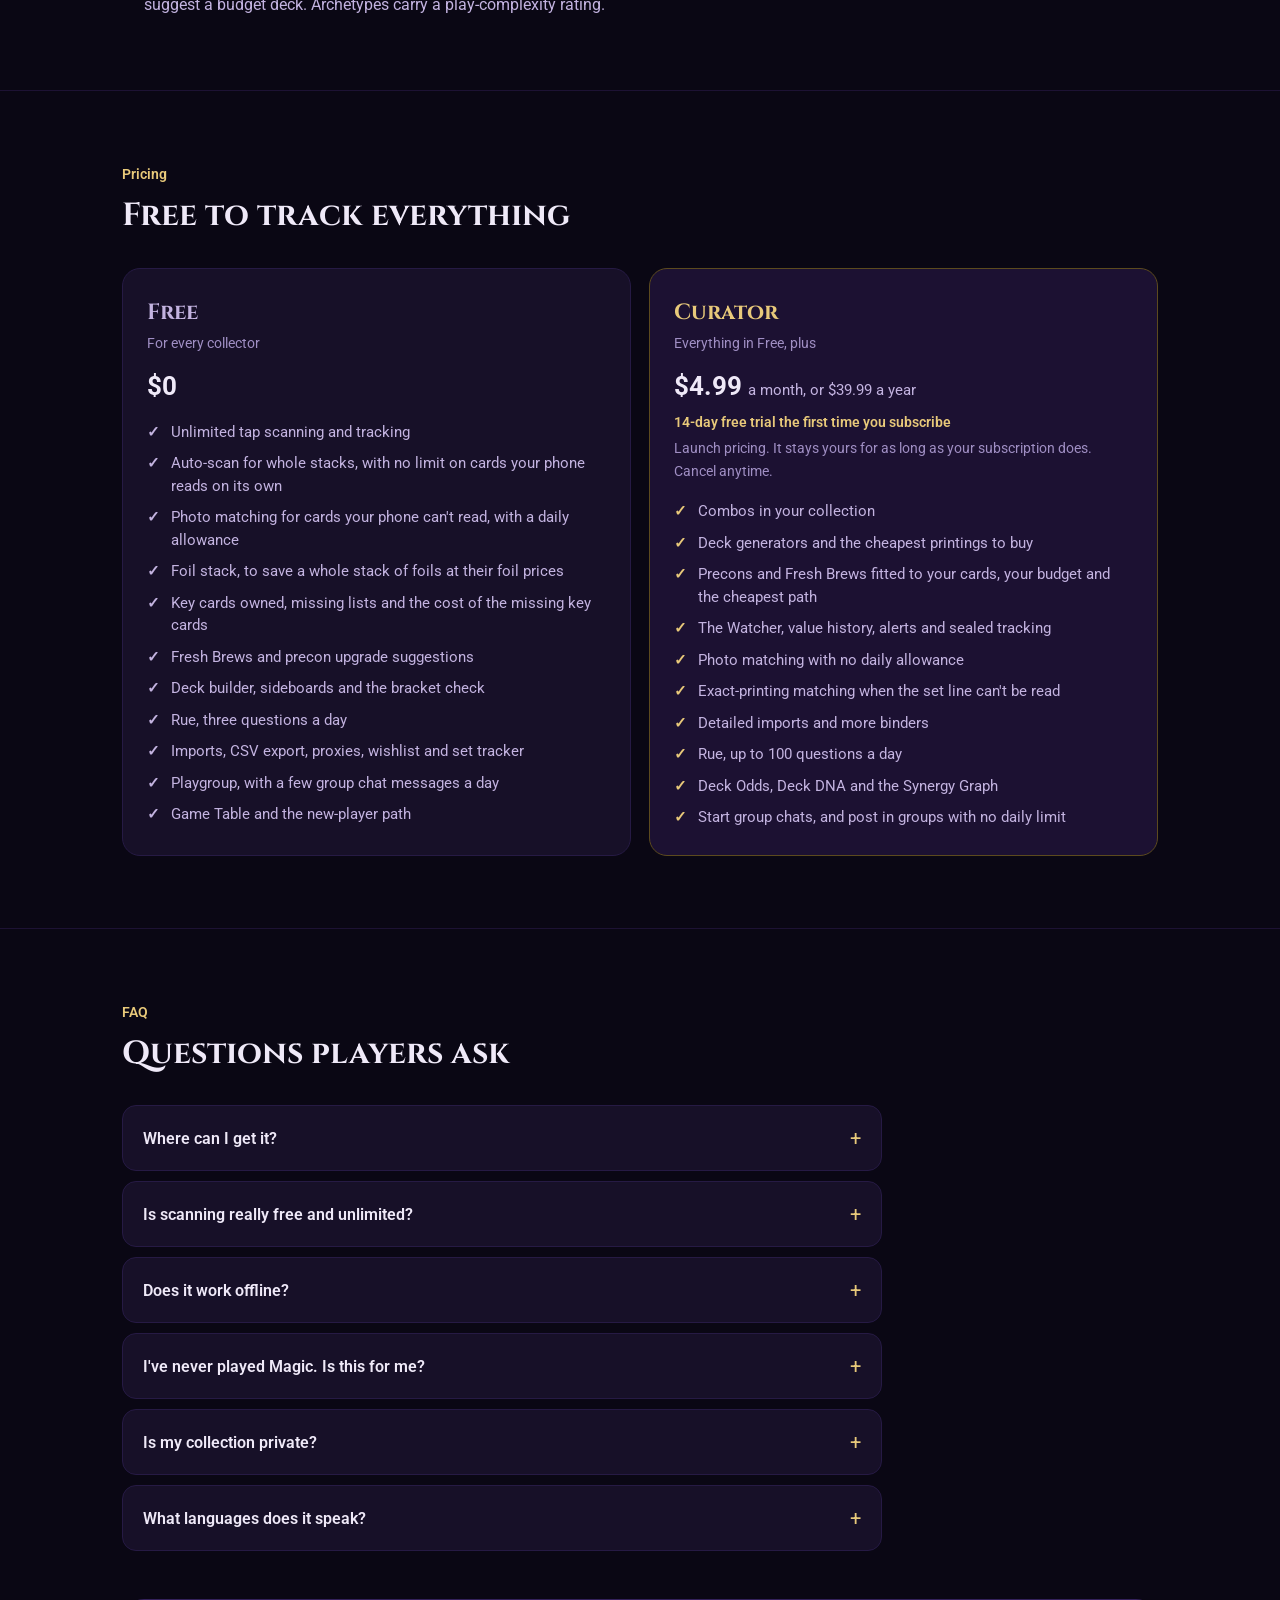
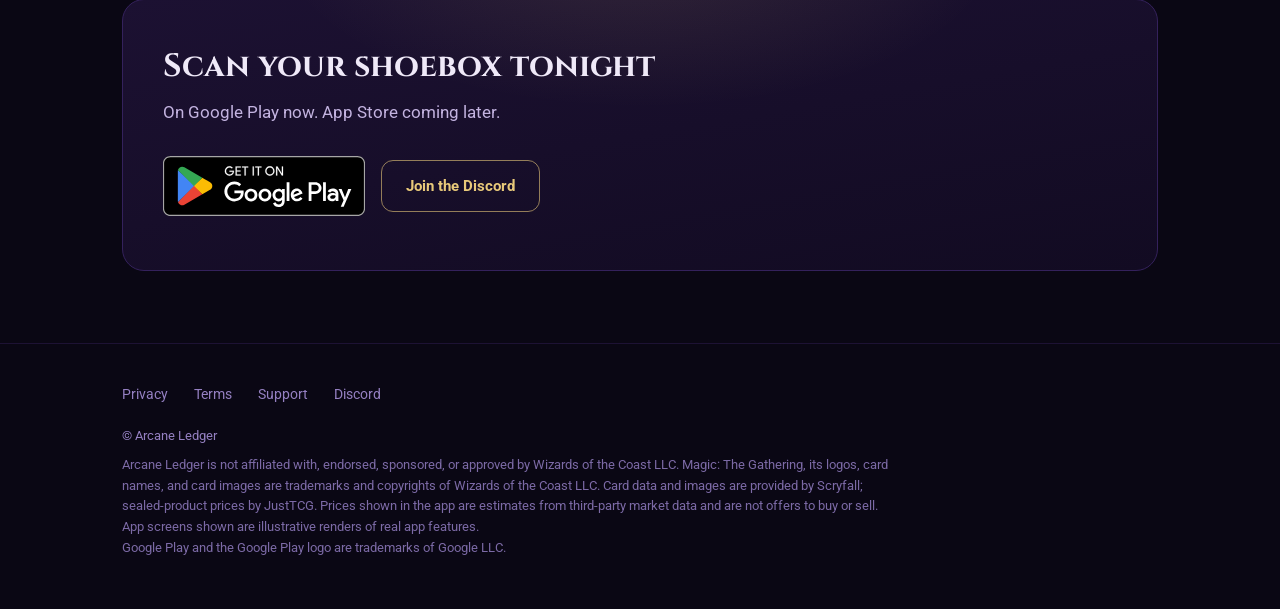
==== commit 0ee6d7a8: "deploy: sync website from ArcaneLedger@a562090" ====
--- a/index.html
+++ b/index.html
@@ -700,6 +700,11 @@
         <ul class="dia">
           <li><b>The deck you're closest to.</b> Key cards owned and missing for every deck in the library,
             Commander included, without counting a copy twice.</li>
+          <li><b>Fresh Brews.</b> Decks built by Deck Brain from each new set's cards and real decklists, with every
+            card checked against the format's rules. Free to browse. Curator fits one to your cards, with a budget
+            version and the cheapest cards to buy.</li>
+          <li><b>Precon upgrades.</b> Upgrade suggestions for Commander precons from real decklists, free. Curator
+            fits them to your own cards, your budget and the cheapest path to finish.</li>
           <li><b>Combos in your binder.</b><span class="pill">Curator</span> Over 100,000 known Commander combos,
             including those one card away, with that card named.</li>
           <li><b>Any format.</b> Build by hand with sideboards, with cards that aren't legal flagged in most formats.
@@ -1023,6 +1028,7 @@
             <li>Photo matching for cards your phone can't read, with a daily allowance</li>
             <li>Foil stack, to save a whole stack of foils at their foil prices</li>
             <li>Key cards owned, missing lists and the cost of the missing key cards</li>
+            <li>Fresh Brews and precon upgrade suggestions</li>
             <li>Deck builder, sideboards and the bracket check</li>
             <li>Rue, three questions a day</li>
             <li>Imports, CSV export, proxies, wishlist and set tracker</li>
@@ -1039,6 +1045,7 @@
           <ul>
             <li>Combos in your collection</li>
             <li>Deck generators and the cheapest printings to buy</li>
+            <li>Precons and Fresh Brews fitted to your cards, your budget and the cheapest path</li>
             <li>The Watcher, value history, alerts and sealed tracking</li>
             <li>Photo matching with no daily allowance</li>
             <li>Exact-printing matching when the set line can't be read</li>
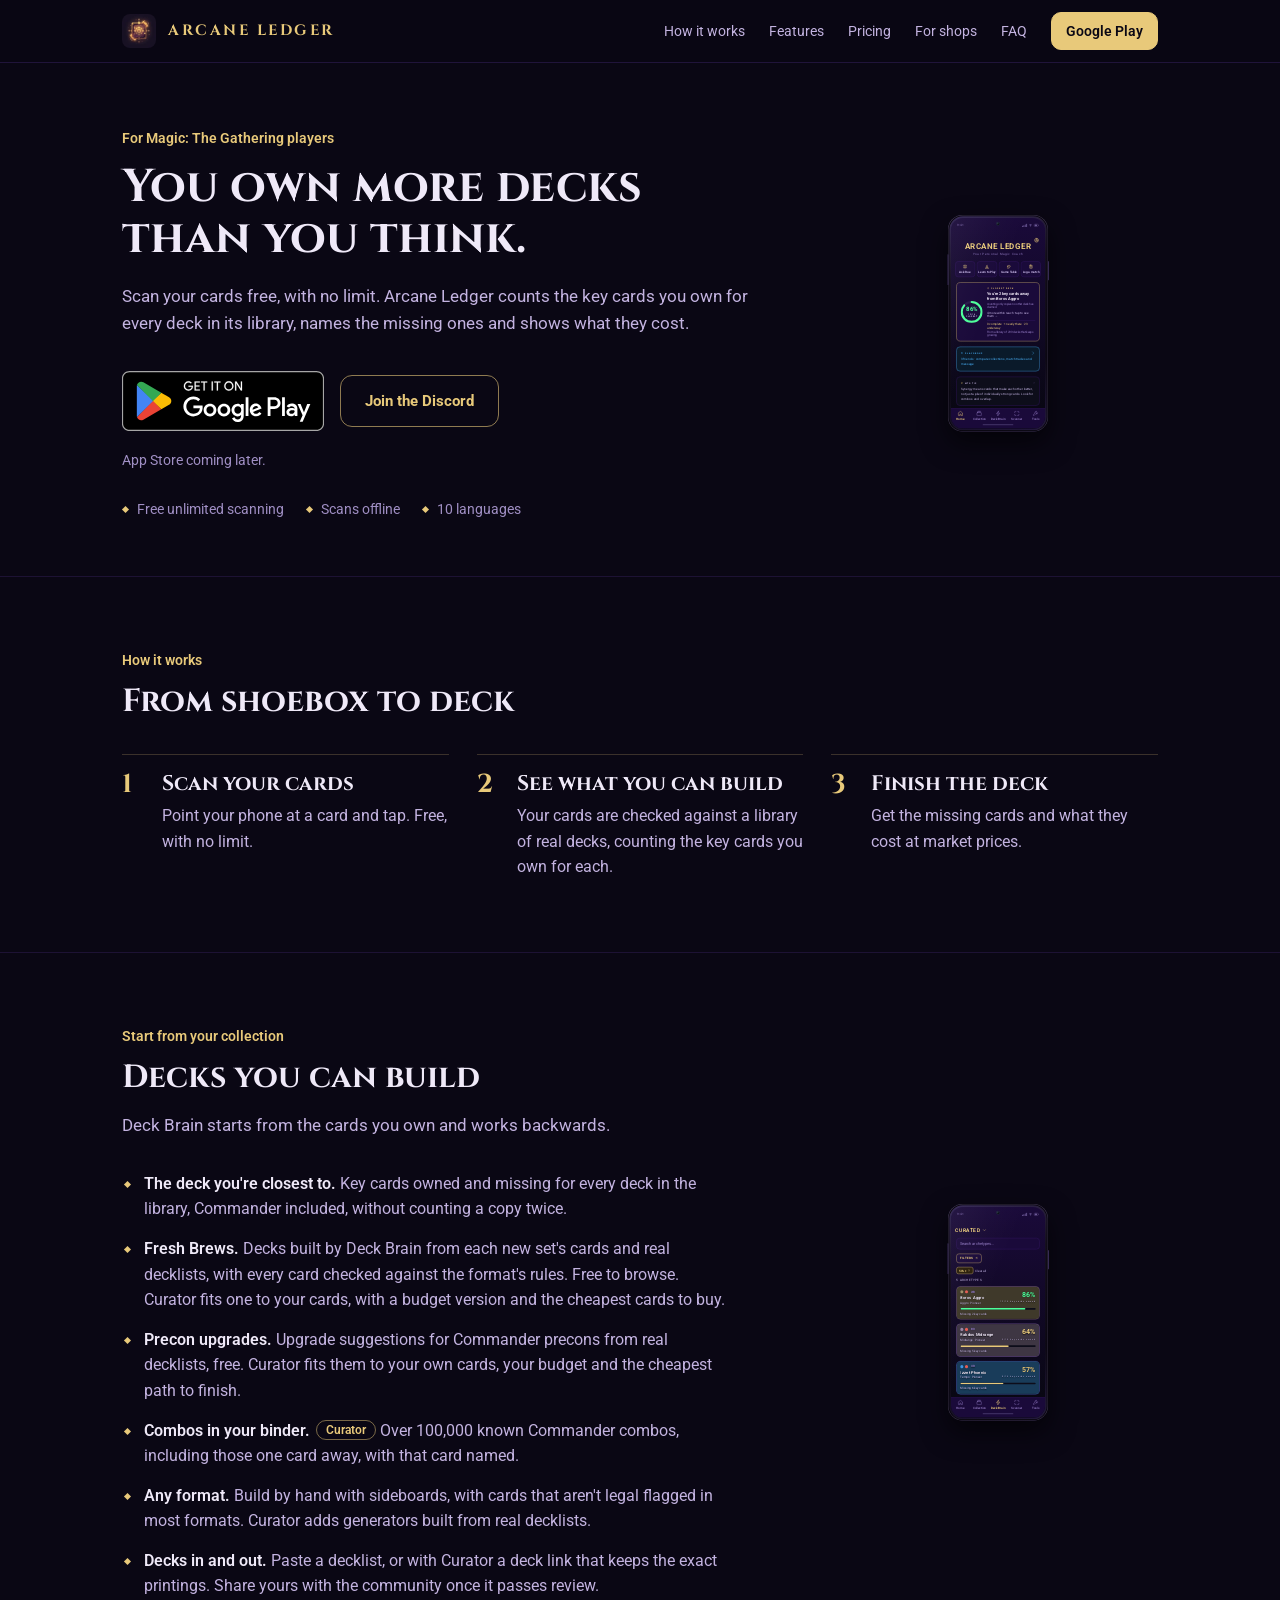
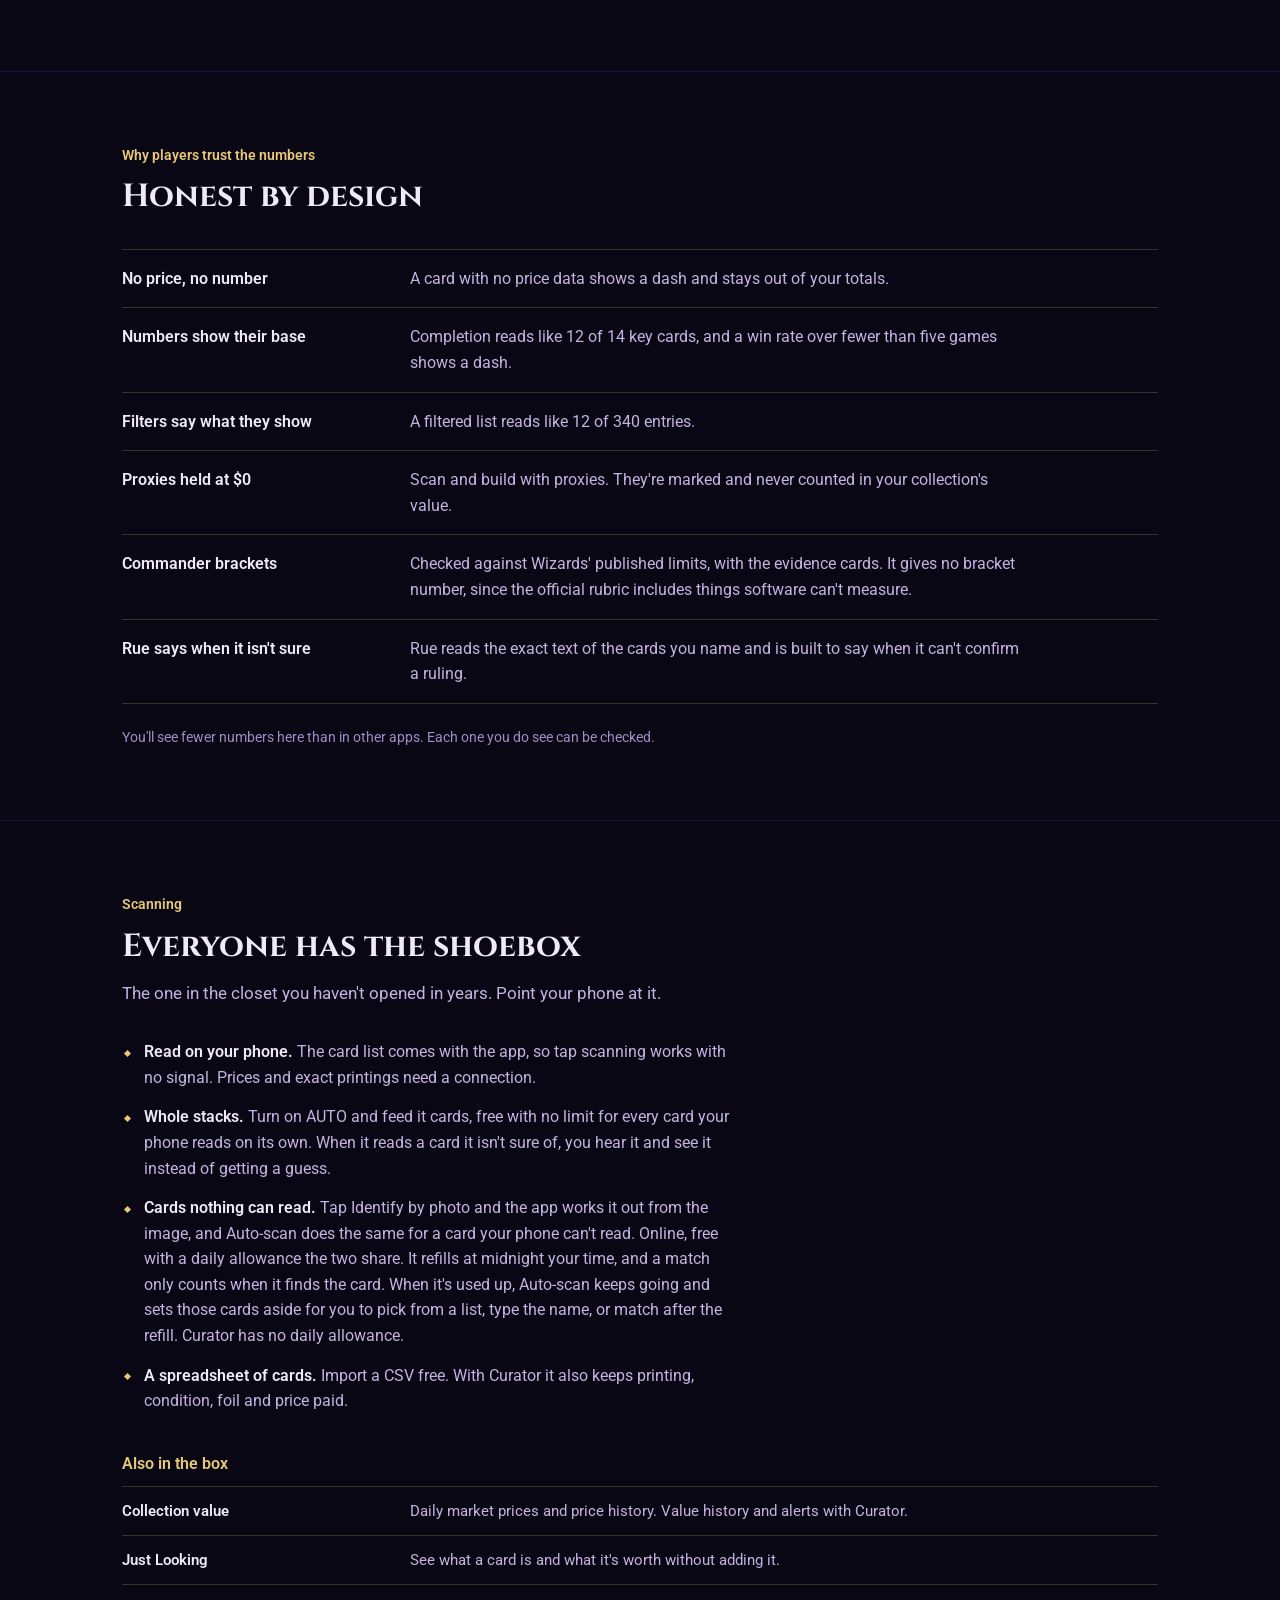
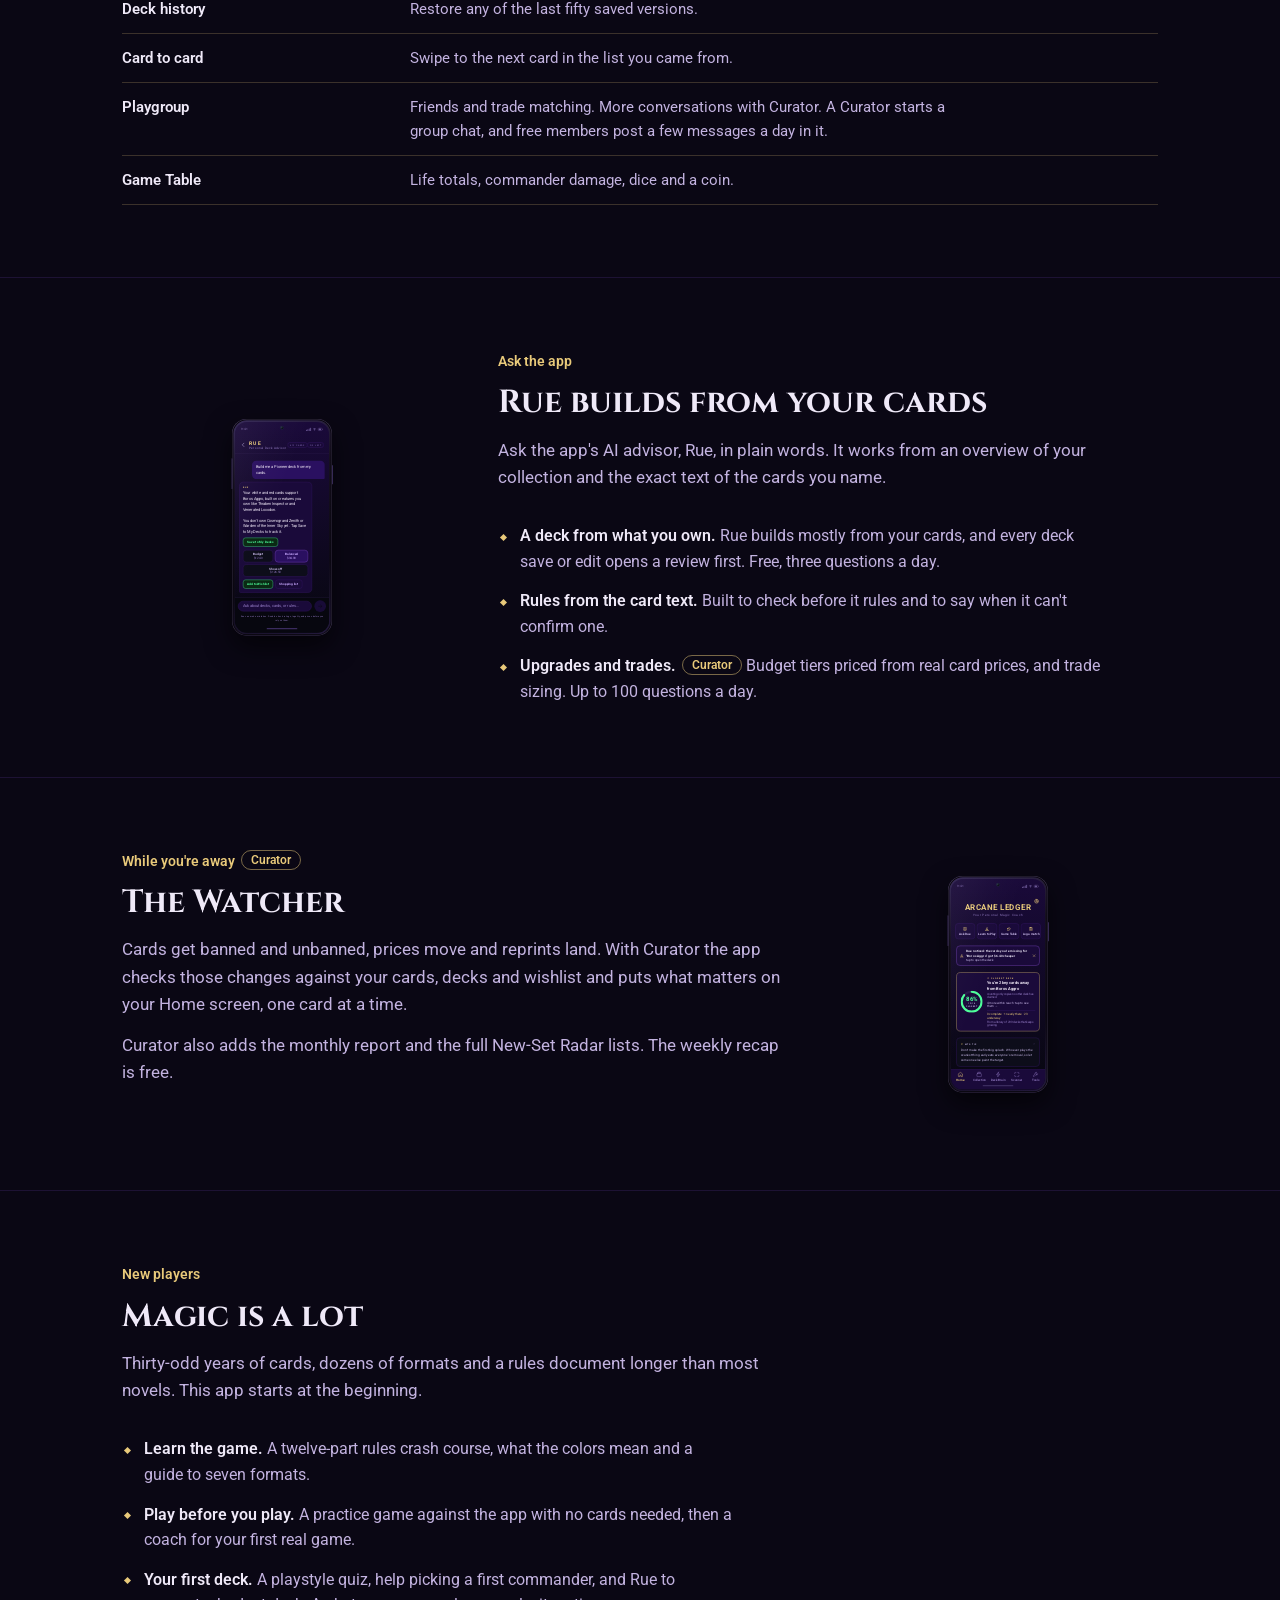
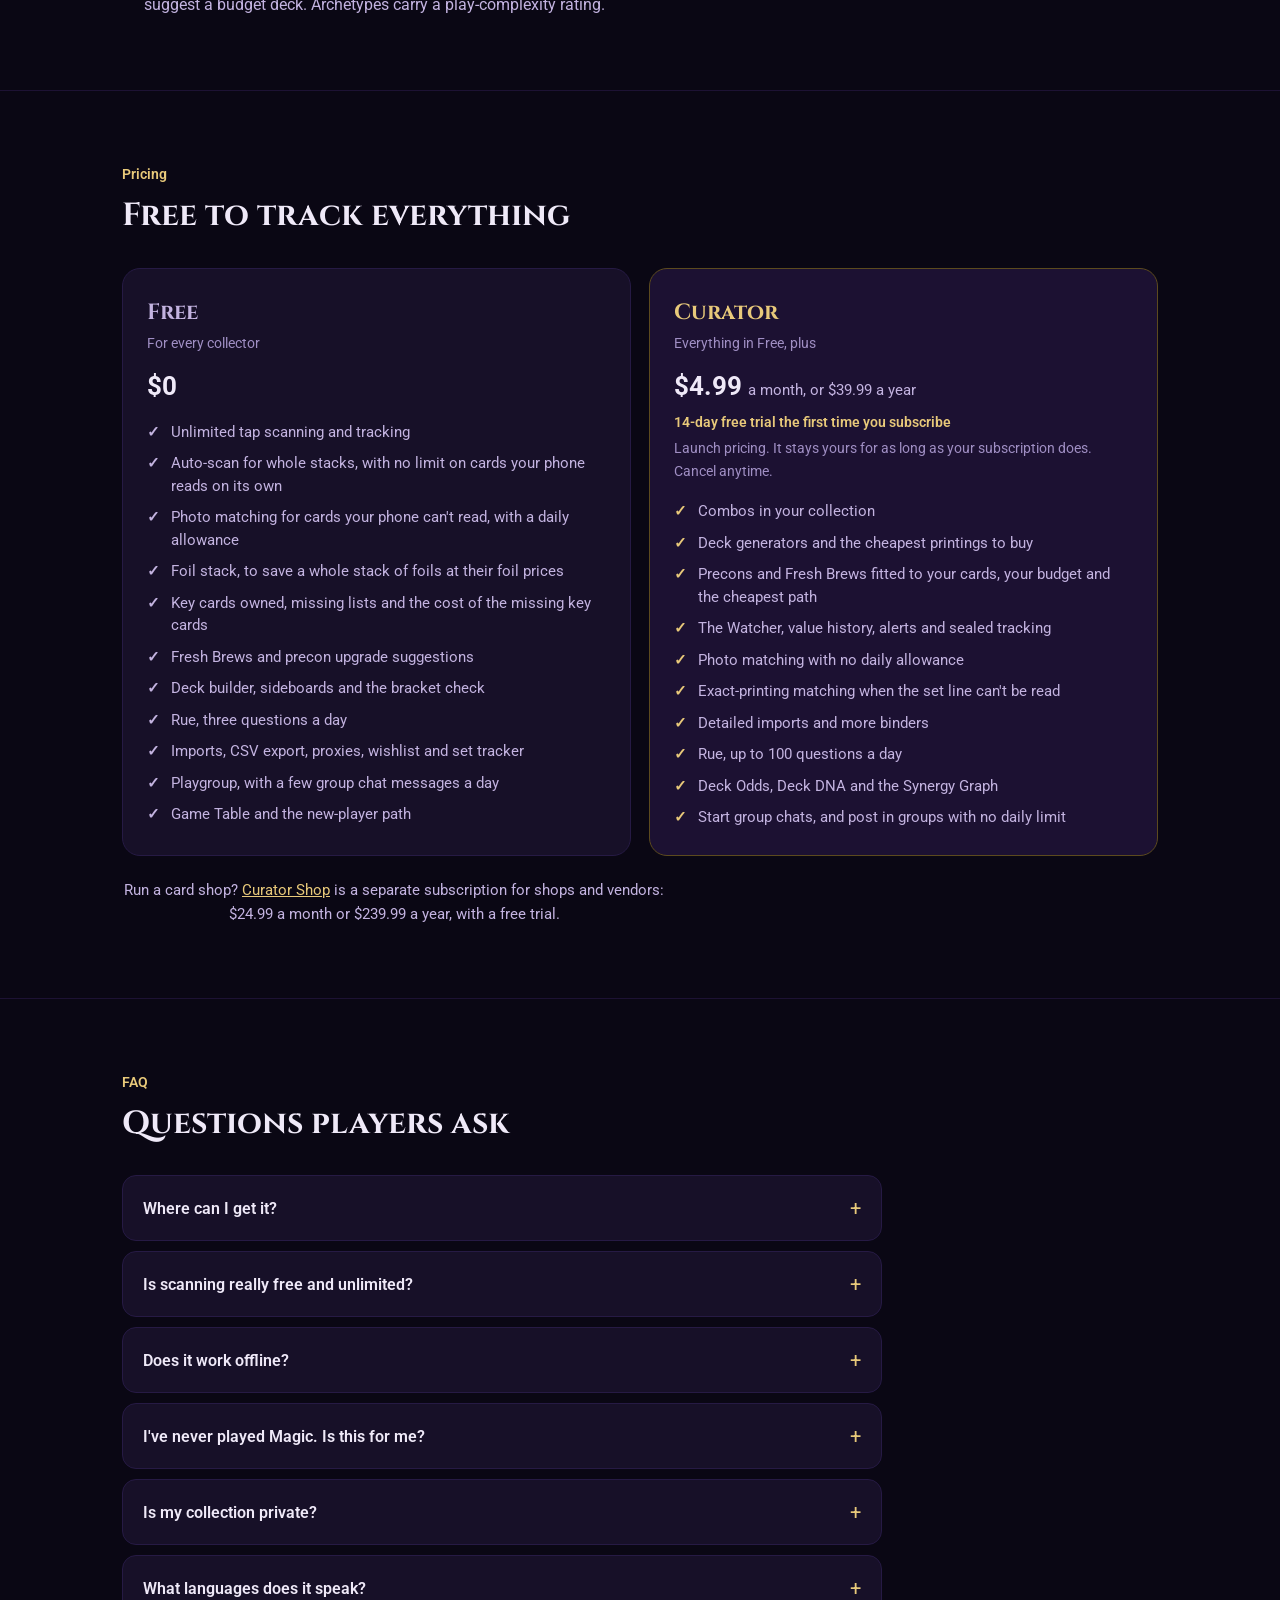
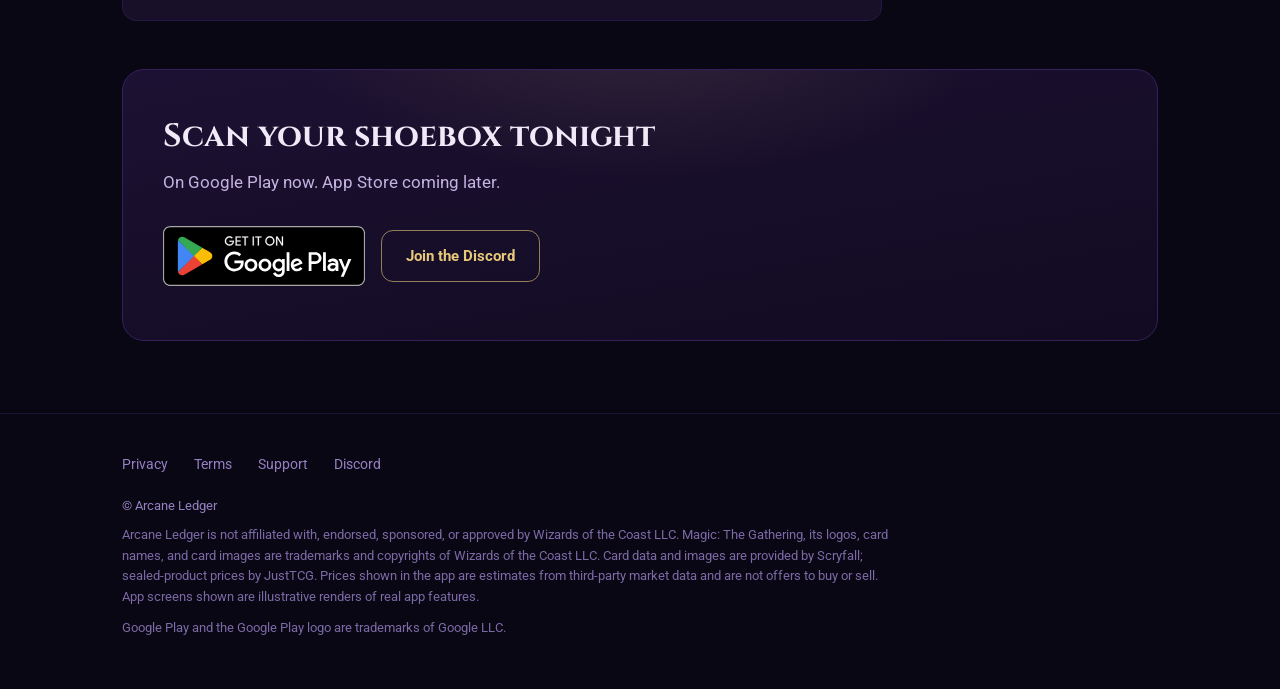
==== commit 48fcf548: "deploy: sync website from ArcaneLedger@d35001f" ====
--- a/index.html
+++ b/index.html
@@ -1,5 +1,15 @@
 <!DOCTYPE html>
-<!-- ⭐ STORE STATE. GOOGLE PLAY WENT LIVE 2026-10-21 (production, 1.10.4, build 33, US only), and the swap below was made that
+<!-- ⭐⭐ STORE STATE, ANDROID FIRST (2026-11-22, Chris: "Android goes live first"): Google Play only, the Curator Shop page live, and
+     "App Store coming later" kept. /get/ sends an Android phone to Google Play and anything else to this page. The App Store version below
+     is ONE commit for the day Apple releases 1.10.8 (docs/store/golive_1.10.8_checklist.md, the website step), described here as it will be:
+     the App Store version is for the day Apple releases 1.10.8
+     and the shop side opens to everyone. The App Store button sits
+     beside Google Play's everywhere the site names a store (the header, the hero, the FAQ, the final panel, /add, /get, the shops page),
+     /get/ios/ forwards to apps.apple.com/app/id6787223502, /get/ sends each phone to its own store, and "App Store coming later" is gone.
+     The header shows both stores on a wide screen and one "Get the app" (/get/) on a phone, where two buttons do not fit one row at 360 px.
+     ⚠ The App Store button is a CSS stand-in at the badge's size until Apple's official badge is downloaded into the site (style.css).
+     The note below is the Google Play history, kept as it was.
+     ⭐ STORE STATE. GOOGLE PLAY WENT LIVE 2026-10-21 (production, 1.10.4, build 33, US only), and the swap below was made that
      day, in one push: class="play-live", the meta description, the JSON-LD downloadUrl and the four pages' header buttons. The
      "coming to Google Play" blocks (class when-soon) were then deleted from this page, so the play-soon class has nothing left to
      show; the two CSS rules that switch on it are kept only so a when-live block can never show beside a when-soon one again.
@@ -184,6 +194,16 @@
     .nav .links a.cta:hover { border-color: var(--gold); }
     .nav .links a.cta-play { color: #0a0714; background: var(--gold); border-color: var(--gold); }
     @media (max-width: 720px) { .nav .links a:not(.cta) { display: none; } }
+    /* The App Store button beside Google Play's badge (hero, final panel, /add, /get, the shops page). ⚠ A STAND-IN, drawn in CSS at the badge's
+       size: Apple's official "Download on the App Store" badge (Apple's marketing tools, an SVG) replaces it once Chris says it may be downloaded
+       into the site, as google-play-badge.svg was from Google. */
+    .store-badge {
+      display: inline-flex; flex-direction: column; justify-content: center; box-sizing: border-box; height: 60px; min-width: 180px;
+      padding: 0 18px; margin: 6px 0; border: 1px solid #a6a6a6; border-radius: 10px; background: #000; color: #fff; text-decoration: none;
+      font-family: -apple-system, "Helvetica Neue", Arial, sans-serif; line-height: 1.1;
+    }
+    .store-badge small { font-size: 11px; font-weight: 500; }
+    .store-badge span { font-size: 22px; font-weight: 600; letter-spacing: -0.3px; }
 
     /* ── Buttons: sentence case, 15px, 700, no letter-spacing. Primary gold fill, secondary gold outline. ── */
     .btn {
@@ -201,6 +221,7 @@
     .play-badge { display: inline-block; line-height: 0; padding: 6px 0; }
     .play-badge img { display: block; height: 60px; width: auto; }
     .status { color: var(--dim); font-size: 14px; margin-top: 12px; }
+    .shops-note { color: var(--soft); font-size: 15px; text-align: center; margin-top: 22px; }
 
     /* ── Tier tag: an outlined pill ── */
     .pill {
@@ -505,6 +526,7 @@
     footer .foot-links a:hover { color: var(--gold); }
     footer .company { color: var(--foot-link); font-size: 13px; margin-bottom: 8px; }
     footer .legal { color: var(--legal); font-size: 13px; max-width: 780px; }
+    footer .legal + .legal { margin-top: 10px; }
 
     /* ── Responsive ──────────────────────────────────────── */
     @media (max-width: 960px) {
@@ -585,6 +607,7 @@
         <a href="/#how">How it works</a>
         <a href="/#features">Features</a>
         <a href="/#pricing">Pricing</a>
+        <a href="/shops.html">For shops</a>
         <a href="/#faq">FAQ</a>
         <a class="cta cta-play when-live" href="/get/android/">Google Play</a>
       </nav>
@@ -1056,6 +1079,8 @@
           </ul>
         </div>
       </div>
+      <p class="shops-note">Run a card shop? <a href="/shops.html">Curator Shop</a> is a separate subscription for shops and vendors:
+        $24.99 a month or $239.99 a year, with a free trial.</p>
     </div>
   </section>
 
